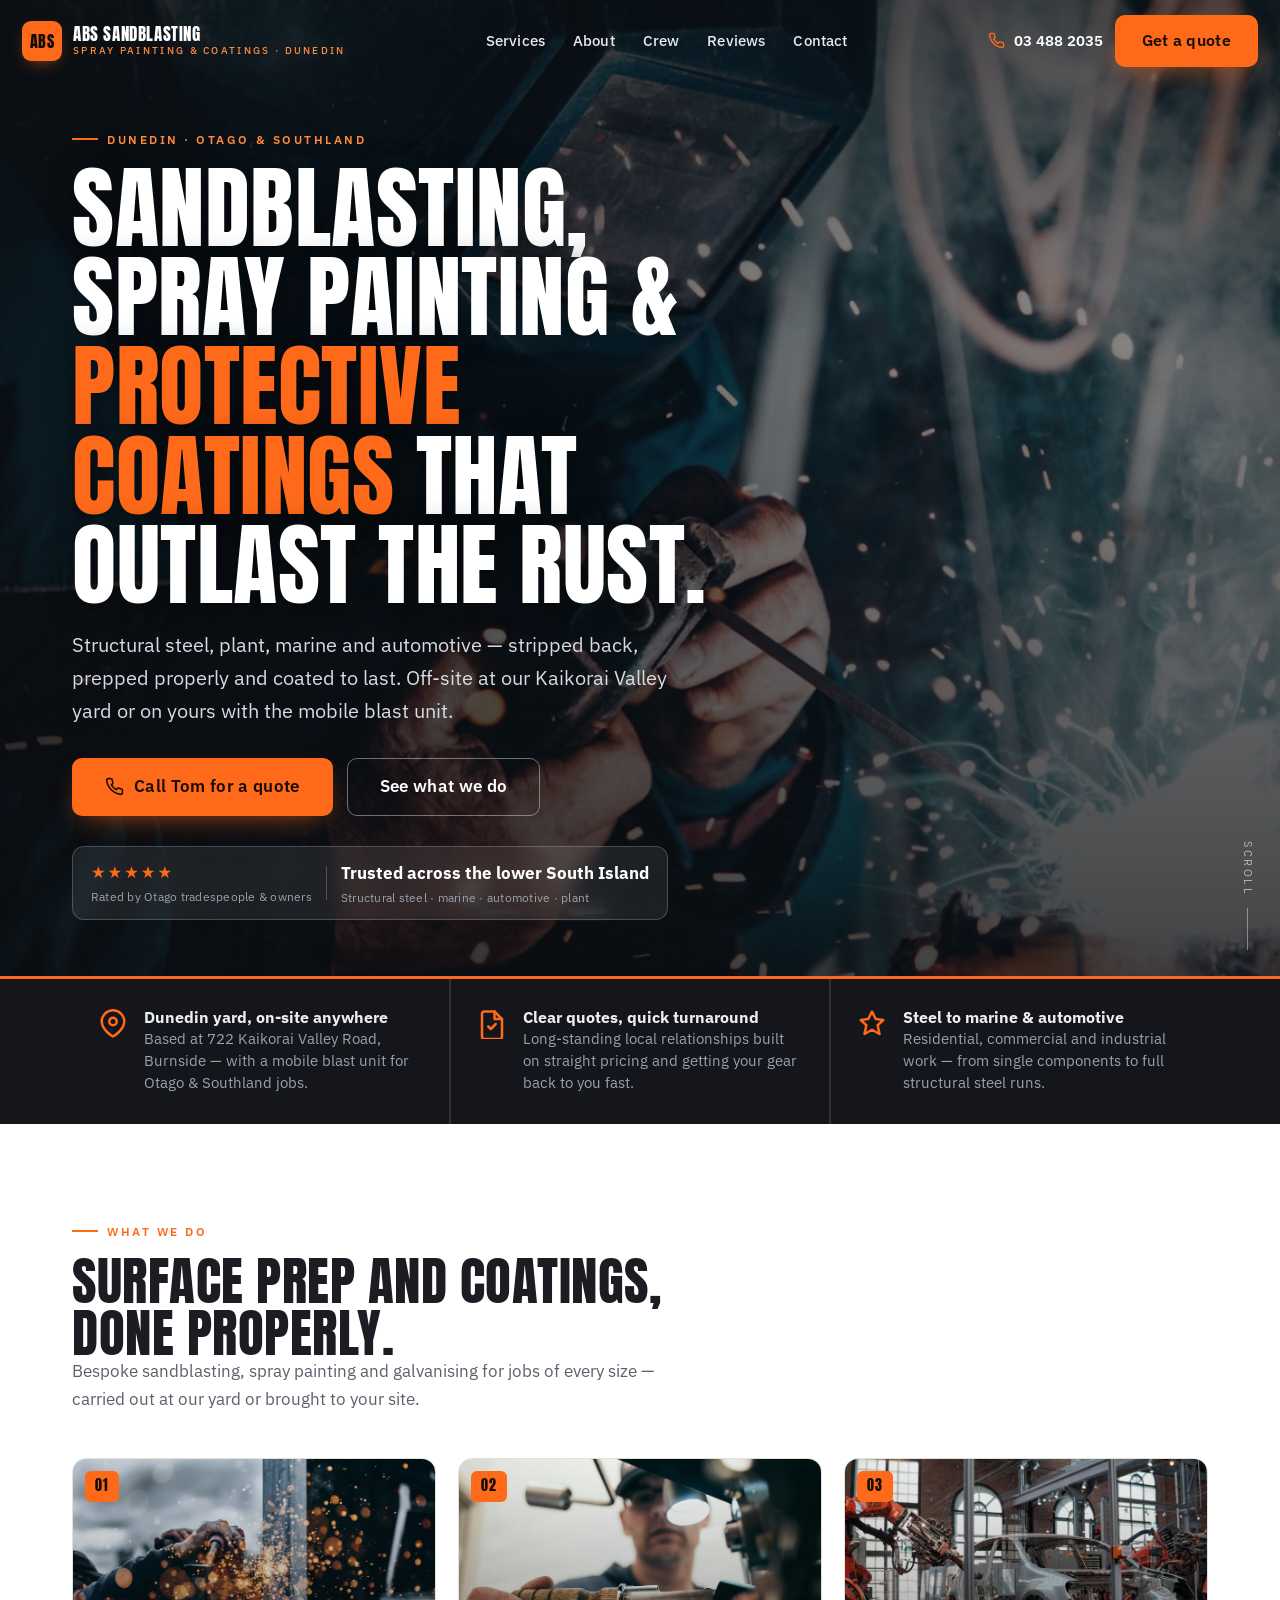
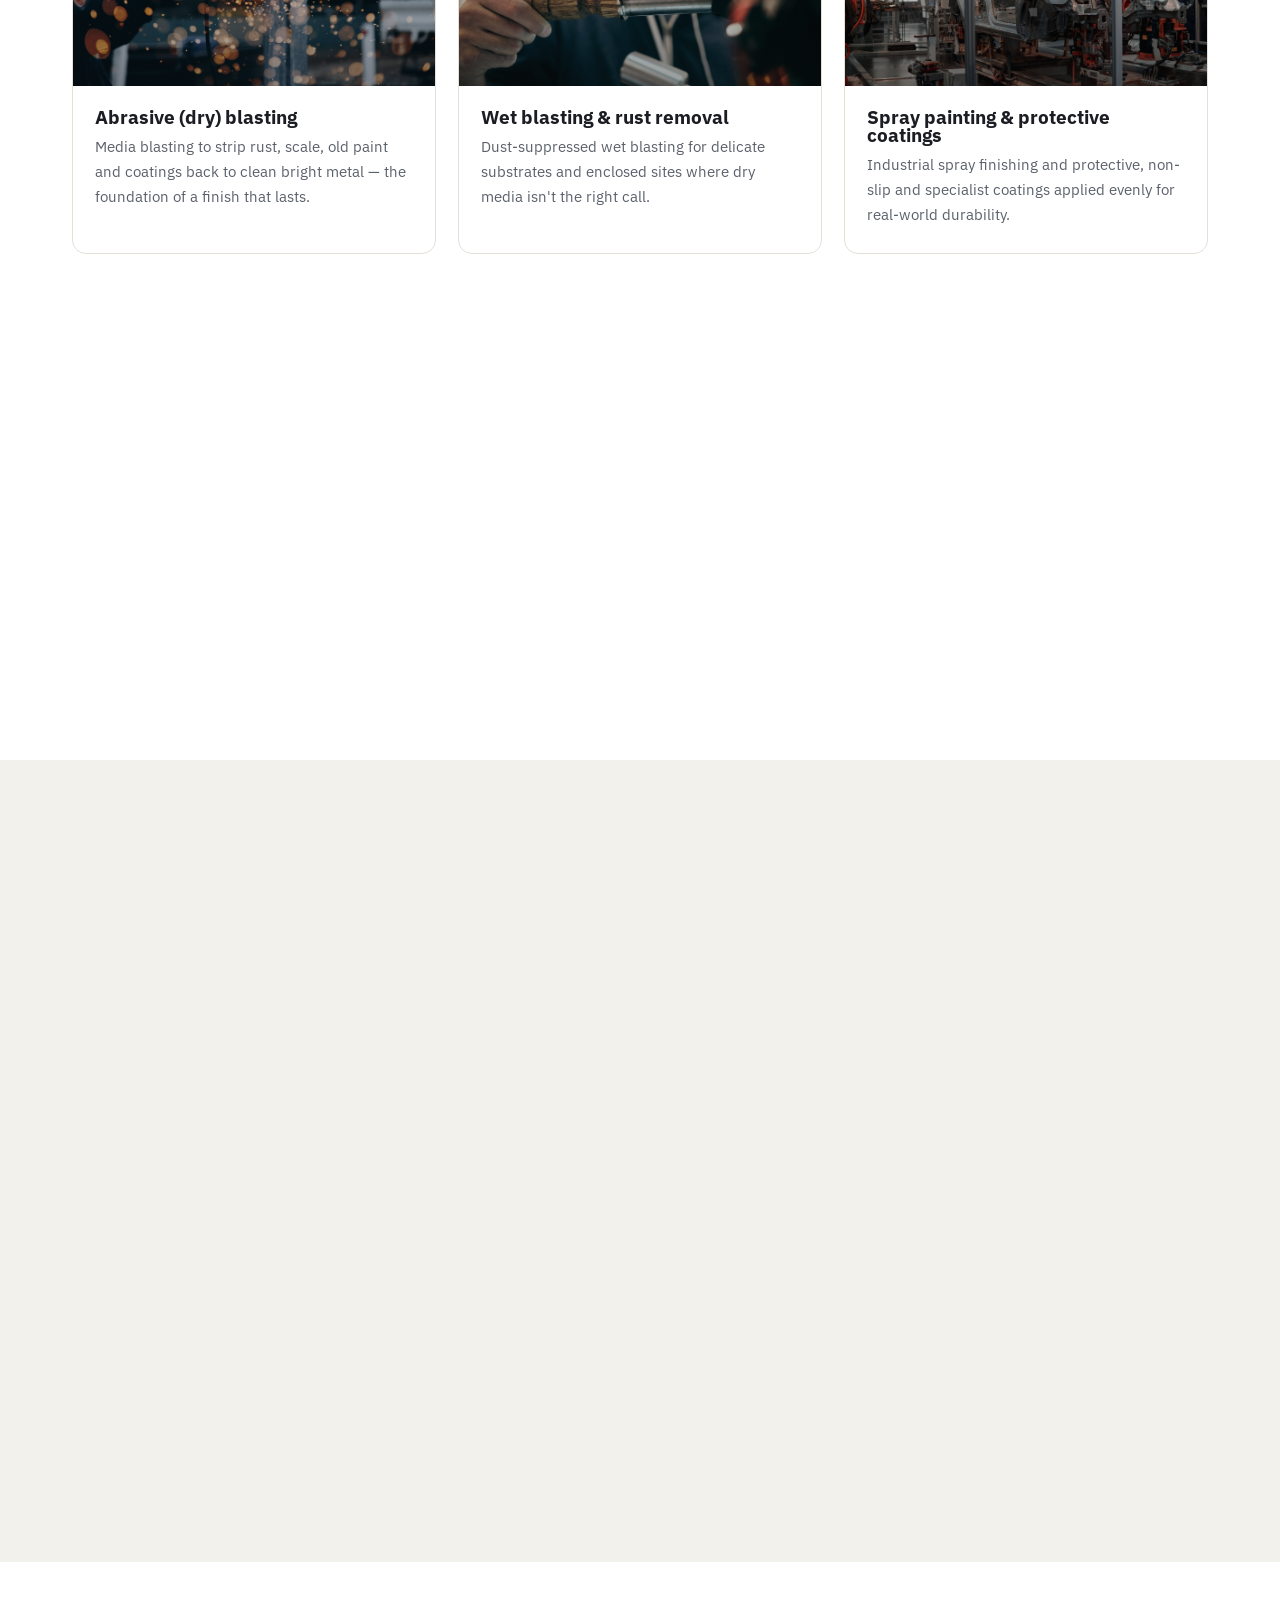
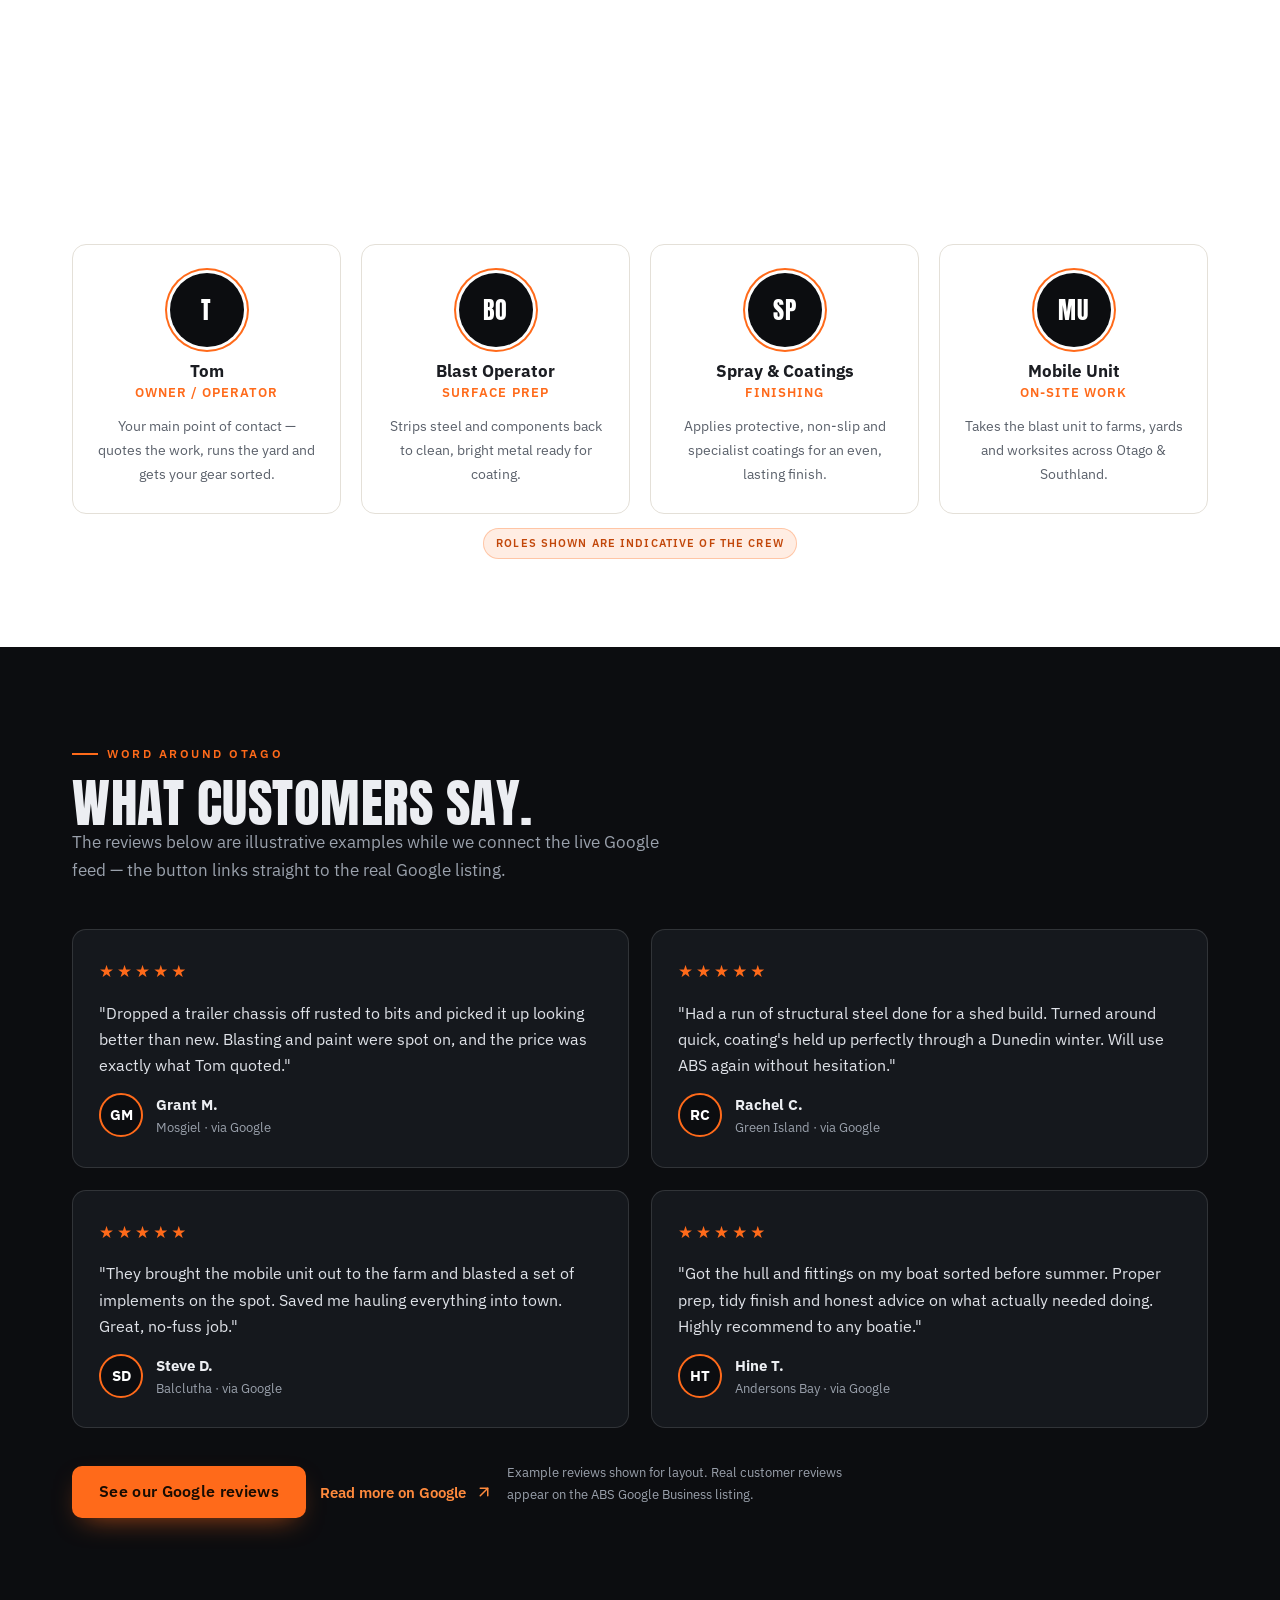
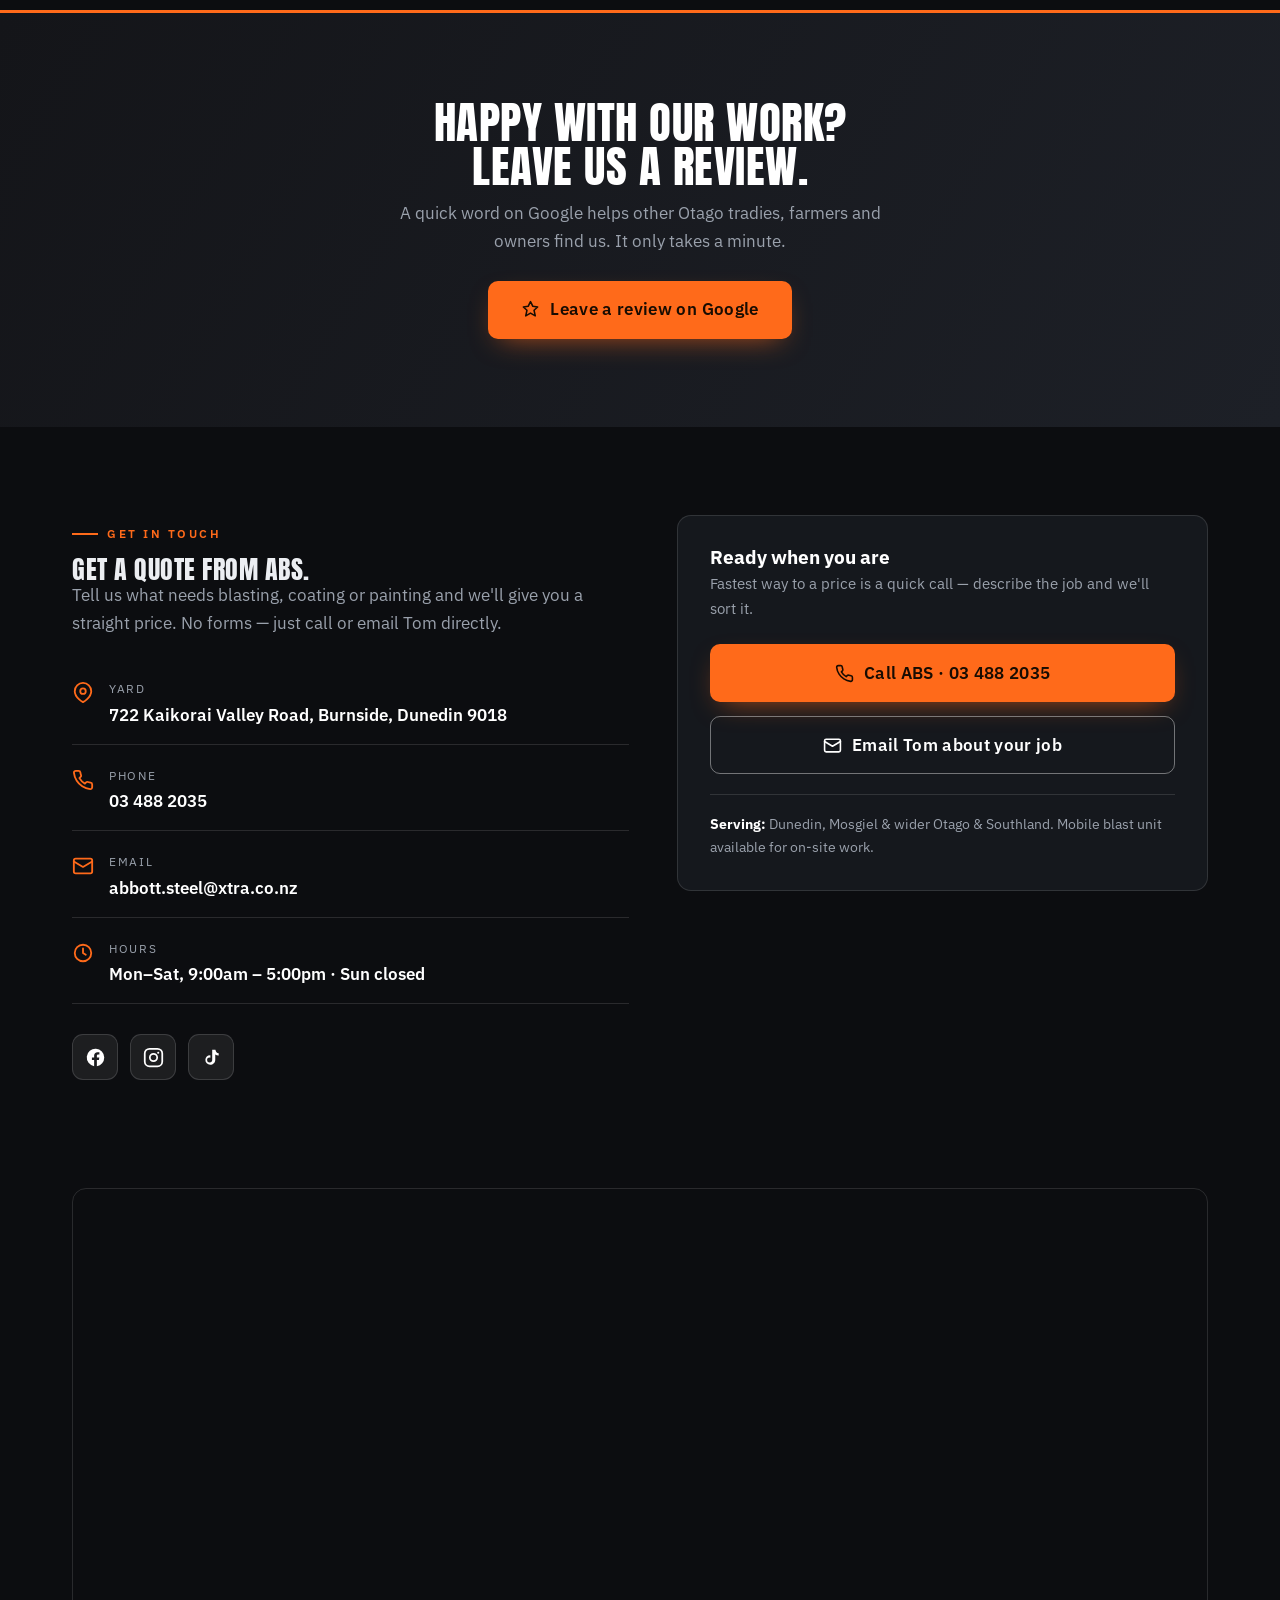
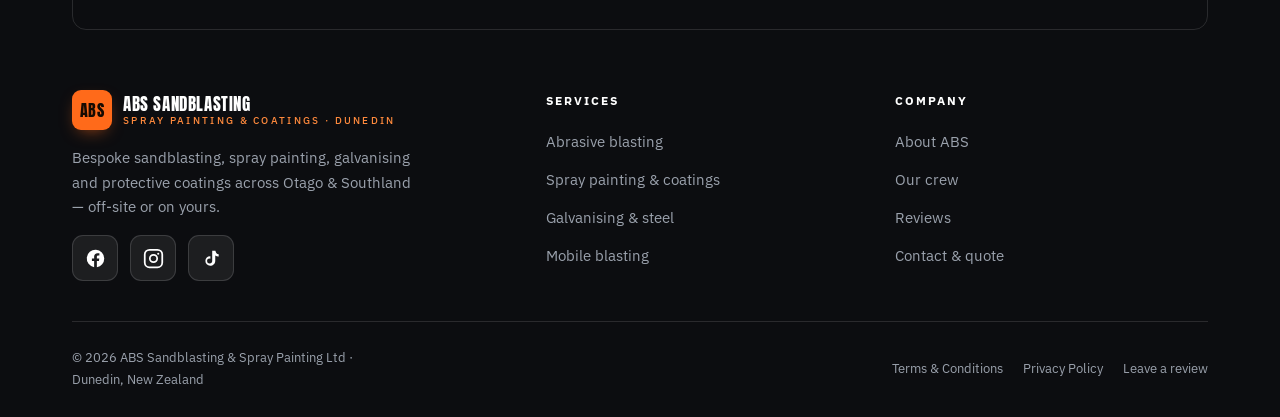
==== index.html @ 1811d4f9 "Initial build: ABS Sandblasting & Spray Painting Ltd" ====
<!DOCTYPE html>
<html lang="en-NZ">
<head>
<meta charset="UTF-8">
<meta name="viewport" content="width=device-width, initial-scale=1">
<title>ABS Sandblasting &amp; Spray Painting Ltd | Sandblasting &amp; Coatings, Dunedin</title>
<meta name="description" content="Dunedin sandblasting, spray painting, hot arc galvanising and protective coatings for structural steel, plant, marine and automotive. Mobile blast unit serving Otago &amp; Southland. Call Tom on 03 488 2035.">
<link rel="icon" href="favicon.svg" type="image/svg+xml">
<meta property="og:type" content="website">
<meta property="og:title" content="ABS Sandblasting &amp; Spray Painting Ltd — Dunedin">
<meta property="og:description" content="Abrasive blasting, spray painting, galvanising &amp; protective coatings across Otago &amp; Southland. Mobile blast unit. Call Tom on 03 488 2035.">
<meta property="og:image" content="img/og.jpg">
<meta name="theme-color" content="#0c0d10">
<link rel="preconnect" href="https://fonts.googleapis.com">
<link rel="preconnect" href="https://fonts.gstatic.com" crossorigin>
<link href="https://fonts.googleapis.com/css2?family=Anton&family=IBM+Plex+Sans:wght@400;500;600;700&display=swap" rel="stylesheet">
<link rel="stylesheet" href="styles.css">
</head>
<body>

<!-- Opening animation -->
<div id="loader" aria-hidden="true">
  <div class="loader-mark">AB<span>S</span></div>
  <div class="loader-bar"><i></i></div>
  <div class="loader-tag">Sandblasting &amp; Spray Painting</div>
</div>

<!-- Nav -->
<header class="nav" id="nav">
  <a class="brand" href="#top" aria-label="ABS Sandblasting &amp; Spray Painting home">
    <span class="brand-mark">ABS</span>
    <span class="brand-name">ABS Sandblasting<small>Spray Painting &amp; Coatings · Dunedin</small></span>
  </a>
  <nav class="nav-links" aria-label="Primary">
    <a href="#services">Services</a>
    <a href="#about">About</a>
    <a href="#crew">Crew</a>
    <a href="#reviews">Reviews</a>
    <a href="#contact">Contact</a>
  </nav>
  <div class="nav-cta">
    <a class="nav-phone" href="tel:+6434882035" aria-label="Call ABS on 03 488 2035">
      <svg viewBox="0 0 24 24" fill="none" stroke="currentColor" stroke-width="2" stroke-linecap="round" stroke-linejoin="round"><path d="M22 16.92v3a2 2 0 0 1-2.18 2 19.79 19.79 0 0 1-8.63-3.07 19.5 19.5 0 0 1-6-6 19.79 19.79 0 0 1-3.07-8.67A2 2 0 0 1 4.11 2h3a2 2 0 0 1 2 1.72c.13.96.36 1.9.7 2.81a2 2 0 0 1-.45 2.11L8.09 9.91a16 16 0 0 0 6 6l1.27-1.27a2 2 0 0 1 2.11-.45c.9.34 1.85.57 2.81.7A2 2 0 0 1 22 16.92z"/></svg>
      03 488 2035
    </a>
    <a class="btn btn--primary" href="#contact">Get a quote</a>
    <button class="hamburger" aria-label="Open menu" aria-expanded="false"><span></span><span></span><span></span></button>
  </div>
</header>

<!-- Hero -->
<section class="hero" id="top">
  <div class="hero-slides" aria-hidden="true">
    <div class="hero-slide active" style="background-image:url('img/h1.jpg')"></div>
    <div class="hero-slide" data-bg="img/a6.jpg"></div>
    <div class="hero-slide" data-bg="img/a3.jpg"></div>
  </div>
  <div class="hero-scrim"></div>
  <div class="hero-inner">
    <div class="container">
      <span class="eyebrow hero-eyebrow">Dunedin · Otago &amp; Southland</span>
      <h1>Sandblasting, spray painting &amp; <em>protective coatings</em> that outlast the rust.</h1>
      <p class="hero-sub">Structural steel, plant, marine and automotive — stripped back, prepped properly and coated to last. Off-site at our Kaikorai Valley yard or on yours with the mobile blast unit.</p>
      <div class="hero-cta">
        <a class="btn btn--primary btn--lg" href="tel:+6434882035">
          <svg viewBox="0 0 24 24" fill="none" stroke="currentColor" stroke-width="2" stroke-linecap="round" stroke-linejoin="round"><path d="M22 16.92v3a2 2 0 0 1-2.18 2 19.79 19.79 0 0 1-8.63-3.07 19.5 19.5 0 0 1-6-6 19.79 19.79 0 0 1-3.07-8.67A2 2 0 0 1 4.11 2h3a2 2 0 0 1 2 1.72c.13.96.36 1.9.7 2.81a2 2 0 0 1-.45 2.11L8.09 9.91a16 16 0 0 0 6 6l1.27-1.27a2 2 0 0 1 2.11-.45c.9.34 1.85.57 2.81.7A2 2 0 0 1 22 16.92z"/></svg>
          Call Tom for a quote
        </a>
        <a class="btn btn--ghost btn--lg" href="#services">See what we do</a>
      </div>
      <div class="hero-badge">
        <div><div class="stars">★★★★★</div><small>Rated by Otago tradespeople &amp; owners</small></div>
        <span class="divider"></span>
        <div><b>Trusted across the lower South Island</b><small>Structural steel · marine · automotive · plant</small></div>
      </div>
    </div>
  </div>
  <div class="scroll-hint">Scroll</div>
</section>

<!-- Trust strip -->
<section class="trust">
  <div class="container">
    <div class="trust-grid">
      <div class="trust-item">
        <svg viewBox="0 0 24 24" fill="none" stroke="currentColor" stroke-width="2" stroke-linecap="round" stroke-linejoin="round"><path d="M21 10c0 7-9 12-9 12s-9-5-9-12a9 9 0 0 1 18 0z"/><circle cx="12" cy="10" r="3"/></svg>
        <div><h3>Dunedin yard, on-site anywhere</h3><p>Based at 722 Kaikorai Valley Road, Burnside — with a mobile blast unit for Otago &amp; Southland jobs.</p></div>
      </div>
      <div class="trust-item">
        <svg viewBox="0 0 24 24" fill="none" stroke="currentColor" stroke-width="2" stroke-linecap="round" stroke-linejoin="round"><path d="M14 2v6h6"/><path d="M4 22V4a2 2 0 0 1 2-2h8l6 6v14a2 2 0 0 1-2 2H6a2 2 0 0 1-2-2z"/><path d="M9 14l2 2 4-4"/></svg>
        <div><h3>Clear quotes, quick turnaround</h3><p>Long-standing local relationships built on straight pricing and getting your gear back to you fast.</p></div>
      </div>
      <div class="trust-item">
        <svg viewBox="0 0 24 24" fill="none" stroke="currentColor" stroke-width="2" stroke-linecap="round" stroke-linejoin="round"><path d="M12 2l3 6 6 .8-4.5 4.2L18 20l-6-3.4L6 20l1.5-7L3 8.8 9 8z"/></svg>
        <div><h3>Steel to marine &amp; automotive</h3><p>Residential, commercial and industrial work — from single components to full structural steel runs.</p></div>
      </div>
    </div>
  </div>
</section>

<!-- Services -->
<section class="section" id="services">
  <div class="container">
    <div class="head reveal">
      <span class="eyebrow">What we do</span>
      <h2>Surface prep and coatings, done properly.</h2>
      <p class="lead">Bespoke sandblasting, spray painting and galvanising for jobs of every size — carried out at our yard or brought to your site.</p>
    </div>
    <div class="svc-grid">
      <article class="svc-card reveal">
        <div class="svc-media"><span class="svc-num">01</span><img src="img/a6.jpg" alt="Abrasive blasting sparks flying off a steel section during surface preparation" loading="lazy" width="800" height="500"></div>
        <div class="svc-body"><h3>Abrasive (dry) blasting</h3><p>Media blasting to strip rust, scale, old paint and coatings back to clean bright metal — the foundation of a finish that lasts.</p></div>
      </article>
      <article class="svc-card reveal">
        <div class="svc-media"><span class="svc-num">02</span><img src="img/s4.jpg" alt="Operator preparing a metal component in the ABS workshop" loading="lazy" width="800" height="500"></div>
        <div class="svc-body"><h3>Wet blasting &amp; rust removal</h3><p>Dust-suppressed wet blasting for delicate substrates and enclosed sites where dry media isn't the right call.</p></div>
      </article>
      <article class="svc-card reveal">
        <div class="svc-media"><span class="svc-num">03</span><img src="img/s7.jpg" alt="Panel receiving an even industrial spray-applied coating" loading="lazy" width="800" height="500"></div>
        <div class="svc-body"><h3>Spray painting &amp; protective coatings</h3><p>Industrial spray finishing and protective, non-slip and specialist coatings applied evenly for real-world durability.</p></div>
      </article>
      <article class="svc-card reveal">
        <div class="svc-media"><span class="svc-num">04</span><img src="img/s8.jpg" alt="Heavy plant and machinery prepared for blasting and coating" loading="lazy" width="800" height="500"></div>
        <div class="svc-body"><h3>Hot arc galvanising &amp; structural steel</h3><p>Protective galvanising and coating for structural steel, fabrication, flooring and heavy plant and equipment.</p></div>
      </article>
      <article class="svc-card reveal">
        <div class="svc-media"><span class="svc-num">05</span><img src="img/a5.jpg" alt="Vehicle with a fresh, deep automotive refinish" loading="lazy" width="800" height="500"></div>
        <div class="svc-body"><h3>Automotive &amp; marine refinishing</h3><p>Blasting and refinishing for cars, trailers, boats and marine gear — the right prep and coating for salt-water life.</p></div>
      </article>
      <article class="svc-card reveal">
        <div class="svc-media"><span class="svc-num">06</span><img src="img/a1.jpg" alt="Detailed on-site finishing work carried out with the mobile blast unit" loading="lazy" width="800" height="500"></div>
        <div class="svc-body"><h3>On-site &amp; mobile blasting</h3><p>Our mobile blast unit comes to your yard, farm or worksite when gear is too big or awkward to move.</p></div>
      </article>
    </div>
  </div>
</section>

<!-- About -->
<section class="section section--bone" id="about">
  <div class="container">
    <div class="about-grid">
      <div class="about-figure reveal">
        <img src="img/s7.jpg" alt="Precision coating work being carried out at ABS Sandblasting &amp; Spray Painting" loading="lazy" width="720" height="540">
        <div class="about-tag"><b>ABS</b><span>Dunedin owned &amp; run</span></div>
      </div>
      <div class="about-copy reveal">
        <span class="eyebrow">About ABS</span>
        <h2>A local crew that gets the prep right the first time.</h2>
        <p>ABS Sandblasting &amp; Spray Painting Ltd works out of Kaikorai Valley Road in Dunedin, handling bespoke sandblasting, spray painting and galvanising throughout Otago and Southland. A flexible approach lets us take on jobs of all sizes — off-site at our yard or on location with the mobile blast unit.</p>
        <p>We've built long-term relationships with local engineers, farmers, fabricators and boat owners by keeping things simple: proper surface preparation, honest advice and faster turnarounds.</p>
        <ul class="checklist">
          <li><svg viewBox="0 0 24 24" fill="none" stroke="currentColor" stroke-width="2.2" stroke-linecap="round" stroke-linejoin="round"><path d="M20 6L9 17l-5-5"/></svg><div><b>Locally owned &amp; operated</b><span>Dunedin-based, serving Otago &amp; Southland.</span></div></li>
          <li><svg viewBox="0 0 24 24" fill="none" stroke="currentColor" stroke-width="2.2" stroke-linecap="round" stroke-linejoin="round"><path d="M20 6L9 17l-5-5"/></svg><div><b>Off-site or on yours</b><span>Yard facilities plus a mobile blast unit that travels.</span></div></li>
          <li><svg viewBox="0 0 24 24" fill="none" stroke="currentColor" stroke-width="2.2" stroke-linecap="round" stroke-linejoin="round"><path d="M20 6L9 17l-5-5"/></svg><div><b>Every size of job</b><span>One component to full structural steel runs.</span></div></li>
        </ul>
        <a class="btn btn--dark" href="#contact">Talk to us about your job</a>
      </div>
    </div>
  </div>
</section>

<!-- Crew -->
<section class="section" id="crew">
  <div class="container">
    <div class="head head--center reveal">
      <span class="eyebrow">Meet the crew</span>
      <h2>The people on the tools.</h2>
      <p class="lead" style="margin:0 auto;">A small, hands-on Dunedin team who prep, blast and coat your gear themselves.</p>
    </div>
    <div class="crew-grid">
      <div class="crew-card reveal">
        <div class="avatar">T</div>
        <h3>Tom</h3>
        <div class="crew-role">Owner / Operator</div>
        <p>Your main point of contact — quotes the work, runs the yard and gets your gear sorted.</p>
      </div>
      <div class="crew-card reveal">
        <div class="avatar">BO</div>
        <h3>Blast Operator</h3>
        <div class="crew-role">Surface Prep</div>
        <p>Strips steel and components back to clean, bright metal ready for coating.</p>
      </div>
      <div class="crew-card reveal">
        <div class="avatar">SP</div>
        <h3>Spray &amp; Coatings</h3>
        <div class="crew-role">Finishing</div>
        <p>Applies protective, non-slip and specialist coatings for an even, lasting finish.</p>
      </div>
      <div class="crew-card reveal">
        <div class="avatar">MU</div>
        <h3>Mobile Unit</h3>
        <div class="crew-role">On-site Work</div>
        <p>Takes the blast unit to farms, yards and worksites across Otago &amp; Southland.</p>
      </div>
    </div>
    <div style="text-align:center"><span class="badge-pill">Roles shown are indicative of the crew</span></div>
  </div>
</section>

<!-- Reviews -->
<section class="section section--ink" id="reviews">
  <div class="container">
    <div class="head reveal">
      <span class="eyebrow">Word around Otago</span>
      <h2>What customers say.</h2>
      <p class="lead">The reviews below are illustrative examples while we connect the live Google feed — the button links straight to the real Google listing.</p>
    </div>
    <div class="rev-grid">
      <article class="rev-card reveal">
        <div class="rev-stars">★★★★★</div>
        <p class="rev-text">"Dropped a trailer chassis off rusted to bits and picked it up looking better than new. Blasting and paint were spot on, and the price was exactly what Tom quoted."</p>
        <div class="rev-meta"><div class="rev-ava">GM</div><div><div class="rev-name">Grant M.</div><div class="rev-sub">Mosgiel · via Google</div></div></div>
      </article>
      <article class="rev-card reveal">
        <div class="rev-stars">★★★★★</div>
        <p class="rev-text">"Had a run of structural steel done for a shed build. Turned around quick, coating's held up perfectly through a Dunedin winter. Will use ABS again without hesitation."</p>
        <div class="rev-meta"><div class="rev-ava">RC</div><div><div class="rev-name">Rachel C.</div><div class="rev-sub">Green Island · via Google</div></div></div>
      </article>
      <article class="rev-card reveal">
        <div class="rev-stars">★★★★★</div>
        <p class="rev-text">"They brought the mobile unit out to the farm and blasted a set of implements on the spot. Saved me hauling everything into town. Great, no-fuss job."</p>
        <div class="rev-meta"><div class="rev-ava">SD</div><div><div class="rev-name">Steve D.</div><div class="rev-sub">Balclutha · via Google</div></div></div>
      </article>
      <article class="rev-card reveal">
        <div class="rev-stars">★★★★★</div>
        <p class="rev-text">"Got the hull and fittings on my boat sorted before summer. Proper prep, tidy finish and honest advice on what actually needed doing. Highly recommend to any boatie."</p>
        <div class="rev-meta"><div class="rev-ava">HT</div><div><div class="rev-name">Hine T.</div><div class="rev-sub">Andersons Bay · via Google</div></div></div>
      </article>
    </div>
    <div class="rev-actions">
      <a class="btn btn--primary" href="https://www.google.com/maps/search/?api=1&query=ABS%20Sandblasting%20%26%20Spray%20Painting%20Ltd%20Dunedin" target="_blank" rel="noopener">See our Google reviews</a>
      <a class="glink" href="https://www.google.com/maps/search/?api=1&query=ABS%20Sandblasting%20%26%20Spray%20Painting%20Ltd%20Dunedin" target="_blank" rel="noopener">
        Read more on Google
        <svg viewBox="0 0 24 24" fill="none" stroke="currentColor" stroke-width="2" stroke-linecap="round" stroke-linejoin="round"><path d="M7 17L17 7"/><path d="M7 7h10v10"/></svg>
      </a>
      <p class="rev-note">Example reviews shown for layout. Real customer reviews appear on the ABS Google Business listing.</p>
    </div>
  </div>
</section>

<!-- Leave a review banner -->
<section class="section revbanner">
  <div class="container">
    <h2>Happy with our work? Leave us a review.</h2>
    <p>A quick word on Google helps other Otago tradies, farmers and owners find us. It only takes a minute.</p>
    <a class="btn btn--primary btn--lg" href="https://www.google.com/maps/search/?api=1&query=ABS%20Sandblasting%20%26%20Spray%20Painting%20Ltd%20Dunedin" target="_blank" rel="noopener">
      <svg viewBox="0 0 24 24" fill="none" stroke="currentColor" stroke-width="2" stroke-linecap="round" stroke-linejoin="round"><path d="M12 2l3 6 6 .8-4.5 4.2L18 20l-6-3.4L6 20l1.5-7L3 8.8 9 8z"/></svg>
      Leave a review on Google
    </a>
  </div>
</section>

<!-- Contact -->
<section class="section section--ink" id="contact">
  <div class="container">
    <div class="contact-grid">
      <div class="contact-info reveal">
        <span class="eyebrow">Get in touch</span>
        <h2>Get a quote from ABS.</h2>
        <p class="lead">Tell us what needs blasting, coating or painting and we'll give you a straight price. No forms — just call or email Tom directly.</p>
        <div class="contact-rows">
          <div class="crow">
            <svg viewBox="0 0 24 24" fill="none" stroke="currentColor" stroke-width="2" stroke-linecap="round" stroke-linejoin="round"><path d="M21 10c0 7-9 12-9 12s-9-5-9-12a9 9 0 0 1 18 0z"/><circle cx="12" cy="10" r="3"/></svg>
            <div><div class="k">Yard</div><div class="v">722 Kaikorai Valley Road, Burnside, Dunedin 9018</div></div>
          </div>
          <div class="crow">
            <svg viewBox="0 0 24 24" fill="none" stroke="currentColor" stroke-width="2" stroke-linecap="round" stroke-linejoin="round"><path d="M22 16.92v3a2 2 0 0 1-2.18 2 19.79 19.79 0 0 1-8.63-3.07 19.5 19.5 0 0 1-6-6 19.79 19.79 0 0 1-3.07-8.67A2 2 0 0 1 4.11 2h3a2 2 0 0 1 2 1.72c.13.96.36 1.9.7 2.81a2 2 0 0 1-.45 2.11L8.09 9.91a16 16 0 0 0 6 6l1.27-1.27a2 2 0 0 1 2.11-.45c.9.34 1.85.57 2.81.7A2 2 0 0 1 22 16.92z"/></svg>
            <div><div class="k">Phone</div><div class="v"><a href="tel:+6434882035">03 488 2035</a></div></div>
          </div>
          <div class="crow">
            <svg viewBox="0 0 24 24" fill="none" stroke="currentColor" stroke-width="2" stroke-linecap="round" stroke-linejoin="round"><path d="M4 4h16a2 2 0 0 1 2 2v12a2 2 0 0 1-2 2H4a2 2 0 0 1-2-2V6a2 2 0 0 1 2-2z"/><path d="M22 7l-10 6L2 7"/></svg>
            <div><div class="k">Email</div><div class="v"><a data-gmail data-user="abbott.steel" data-domain="xtra.co.nz" data-su="Sandblasting%20%26%20spray%20painting%20enquiry" data-body="Hi%20Tom%2C%0A%0AI%27d%20like%20a%20quote%20for%3A%0A%0AItem%20%2F%20job%3A%0ALocation%3A%0ATimeframe%3A%0A%0AThanks%2C" href="#">abbott.steel@xtra.co.nz</a></div></div>
          </div>
          <div class="crow">
            <svg viewBox="0 0 24 24" fill="none" stroke="currentColor" stroke-width="2" stroke-linecap="round" stroke-linejoin="round"><circle cx="12" cy="12" r="9"/><path d="M12 7v5l3 2"/></svg>
            <div><div class="k">Hours</div><div class="v">Mon–Sat, 9:00am – 5:00pm · Sun closed</div></div>
          </div>
        </div>
        <div class="socials" aria-label="Social media">
          <a class="soc" href="https://www.facebook.com/search/top?q=ABS%20Sandblasting%20%26%20Spray%20Painting%20Dunedin" target="_blank" rel="noopener" aria-label="Find ABS on Facebook">
            <svg viewBox="0 0 24 24" fill="currentColor"><path d="M22 12a10 10 0 1 0-11.56 9.88v-6.99H7.9V12h2.54V9.8c0-2.5 1.49-3.89 3.77-3.89 1.09 0 2.24.2 2.24.2v2.46h-1.26c-1.24 0-1.63.77-1.63 1.56V12h2.78l-.44 2.89h-2.34v6.99A10 10 0 0 0 22 12z"/></svg>
          </a>
          <a class="soc" href="https://www.instagram.com/explore/search/keyword/?q=ABS%20Sandblasting%20Dunedin" target="_blank" rel="noopener" aria-label="Find ABS on Instagram">
            <svg viewBox="0 0 24 24" fill="none" stroke="currentColor" stroke-width="2"><rect x="2" y="2" width="20" height="20" rx="5.5"/><circle cx="12" cy="12" r="4.2"/><circle cx="17.4" cy="6.6" r="1.2" fill="currentColor" stroke="none"/></svg>
          </a>
          <a class="soc" href="https://www.tiktok.com/search?q=ABS%20Sandblasting%20Dunedin" target="_blank" rel="noopener" aria-label="Find ABS on TikTok">
            <svg viewBox="0 0 24 24" fill="currentColor"><path d="M16.5 3c.3 2.2 1.6 3.8 3.7 4v2.6c-1.4.1-2.7-.3-3.9-1v6.1c0 3.4-2.6 5.7-5.8 5.7A5.6 5.6 0 0 1 5 14.7c.1-3 2.6-5.4 5.7-5.2v2.7a2.9 2.9 0 0 0-1-.2 2.9 2.9 0 0 0 .3 5.8c1.6 0 2.8-1.2 2.8-2.9V3h3.7z"/></svg>
          </a>
        </div>
      </div>
      <div class="contact-card reveal">
        <h3>Ready when you are</h3>
        <p>Fastest way to a price is a quick call — describe the job and we'll sort it.</p>
        <div class="contact-btns">
          <a class="btn btn--primary btn--lg btn--block" href="tel:+6434882035">
            <svg viewBox="0 0 24 24" fill="none" stroke="currentColor" stroke-width="2" stroke-linecap="round" stroke-linejoin="round"><path d="M22 16.92v3a2 2 0 0 1-2.18 2 19.79 19.79 0 0 1-8.63-3.07 19.5 19.5 0 0 1-6-6 19.79 19.79 0 0 1-3.07-8.67A2 2 0 0 1 4.11 2h3a2 2 0 0 1 2 1.72c.13.96.36 1.9.7 2.81a2 2 0 0 1-.45 2.11L8.09 9.91a16 16 0 0 0 6 6l1.27-1.27a2 2 0 0 1 2.11-.45c.9.34 1.85.57 2.81.7A2 2 0 0 1 22 16.92z"/></svg>
            Call ABS · 03 488 2035
          </a>
          <a class="btn btn--ghost btn--lg btn--block" data-gmail data-user="abbott.steel" data-domain="xtra.co.nz" data-su="Sandblasting%20%26%20spray%20painting%20enquiry" data-body="Hi%20Tom%2C%0A%0AI%27d%20like%20a%20quote%20for%3A%0A%0AItem%20%2F%20job%3A%0ALocation%3A%0ATimeframe%3A%0A%0AThanks%2C" href="#">
            <svg viewBox="0 0 24 24" fill="none" stroke="currentColor" stroke-width="2" stroke-linecap="round" stroke-linejoin="round"><path d="M4 4h16a2 2 0 0 1 2 2v12a2 2 0 0 1-2 2H4a2 2 0 0 1-2-2V6a2 2 0 0 1 2-2z"/><path d="M22 7l-10 6L2 7"/></svg>
            Email Tom about your job
          </a>
        </div>
        <div class="hours-note"><b>Serving:</b> Dunedin, Mosgiel &amp; wider Otago &amp; Southland. Mobile blast unit available for on-site work.</div>
      </div>
    </div>
  </div>
</section>

<!-- Map -->
<section class="map-band">
  <div class="container">
    <div class="map-inner">
      <iframe class="map-frame" title="ABS Sandblasting &amp; Spray Painting location on Google Maps"
        src="https://www.google.com/maps?q=722%20Kaikorai%20Valley%20Road,%20Burnside,%20Dunedin&output=embed"
        loading="lazy" referrerpolicy="no-referrer-when-downgrade" allowfullscreen></iframe>
    </div>
  </div>
</section>

<!-- Footer -->
<footer class="footer">
  <div class="container">
    <div class="footer-top">
      <div>
        <a class="brand" href="#top">
          <span class="brand-mark">ABS</span>
          <span class="brand-name">ABS Sandblasting<small>Spray Painting &amp; Coatings · Dunedin</small></span>
        </a>
        <p>Bespoke sandblasting, spray painting, galvanising and protective coatings across Otago &amp; Southland — off-site or on yours.</p>
        <div class="socials" aria-label="Social media">
          <a class="soc" href="https://www.facebook.com/search/top?q=ABS%20Sandblasting%20%26%20Spray%20Painting%20Dunedin" target="_blank" rel="noopener" aria-label="Find ABS on Facebook">
            <svg viewBox="0 0 24 24" fill="currentColor"><path d="M22 12a10 10 0 1 0-11.56 9.88v-6.99H7.9V12h2.54V9.8c0-2.5 1.49-3.89 3.77-3.89 1.09 0 2.24.2 2.24.2v2.46h-1.26c-1.24 0-1.63.77-1.63 1.56V12h2.78l-.44 2.89h-2.34v6.99A10 10 0 0 0 22 12z"/></svg>
          </a>
          <a class="soc" href="https://www.instagram.com/explore/search/keyword/?q=ABS%20Sandblasting%20Dunedin" target="_blank" rel="noopener" aria-label="Find ABS on Instagram">
            <svg viewBox="0 0 24 24" fill="none" stroke="currentColor" stroke-width="2"><rect x="2" y="2" width="20" height="20" rx="5.5"/><circle cx="12" cy="12" r="4.2"/><circle cx="17.4" cy="6.6" r="1.2" fill="currentColor" stroke="none"/></svg>
          </a>
          <a class="soc" href="https://www.tiktok.com/search?q=ABS%20Sandblasting%20Dunedin" target="_blank" rel="noopener" aria-label="Find ABS on TikTok">
            <svg viewBox="0 0 24 24" fill="currentColor"><path d="M16.5 3c.3 2.2 1.6 3.8 3.7 4v2.6c-1.4.1-2.7-.3-3.9-1v6.1c0 3.4-2.6 5.7-5.8 5.7A5.6 5.6 0 0 1 5 14.7c.1-3 2.6-5.4 5.7-5.2v2.7a2.9 2.9 0 0 0-1-.2 2.9 2.9 0 0 0 .3 5.8c1.6 0 2.8-1.2 2.8-2.9V3h3.7z"/></svg>
          </a>
        </div>
      </div>
      <div>
        <h4>Services</h4>
        <ul class="footer-links">
          <li><a href="#services">Abrasive blasting</a></li>
          <li><a href="#services">Spray painting &amp; coatings</a></li>
          <li><a href="#services">Galvanising &amp; steel</a></li>
          <li><a href="#services">Mobile blasting</a></li>
        </ul>
      </div>
      <div>
        <h4>Company</h4>
        <ul class="footer-links">
          <li><a href="#about">About ABS</a></li>
          <li><a href="#crew">Our crew</a></li>
          <li><a href="#reviews">Reviews</a></li>
          <li><a href="#contact">Contact &amp; quote</a></li>
        </ul>
      </div>
    </div>
    <div class="footer-bottom">
      <p>© <span id="year">2026</span> ABS Sandblasting &amp; Spray Painting Ltd · Dunedin, New Zealand</p>
      <div class="fl">
        <a href="terms.html">Terms &amp; Conditions</a>
        <a href="privacy.html">Privacy Policy</a>
        <a href="https://www.google.com/maps/search/?api=1&query=ABS%20Sandblasting%20%26%20Spray%20Painting%20Ltd%20Dunedin" target="_blank" rel="noopener">Leave a review</a>
      </div>
    </div>
  </div>
</footer>

<script src="script.js"></script>
</body>
</html>
---- styles.css ----
/* ABS Sandblasting & Spray Painting Ltd — Industrial archetype
   Display: Anton  ·  Body: IBM Plex Sans  ·  Accent: safety orange */

:root{
  --ink:#0c0d10;
  --ink-2:#14161b;
  --panel:#1a1d23;
  --bone:#f3f1ec;
  --paper:#ffffff;
  --accent:#ff6a1a;
  --accent-2:#ff8a3d;
  --text:#1b1d22;
  --muted:#5b616b;
  --muted-d:#9aa1ac;
  --line:#e4e0d8;
  --line-d:rgba(255,255,255,.12);
  --radius:14px;
  --radius-s:10px;
  --maxw:1180px;
  --ease:cubic-bezier(.22,.61,.36,1);
}

*,*::before,*::after{box-sizing:border-box}
html{scroll-behavior:smooth}
body{
  margin:0;
  font-family:"IBM Plex Sans",system-ui,-apple-system,Segoe UI,Roboto,sans-serif;
  color:var(--text);
  background:var(--paper);
  line-height:1.65;
  font-size:17px;
  -webkit-font-smoothing:antialiased;
  overflow-x:hidden;
}
img{max-width:100%;display:block;image-orientation:from-image}
a{color:inherit;text-decoration:none}
h1,h2,h3{font-family:"Anton",Impact,sans-serif;font-weight:400;line-height:.98;letter-spacing:.5px;text-transform:uppercase;margin:0}
p{margin:0 0 1rem}
.container{width:100%;max-width:var(--maxw);margin:0 auto;padding:0 22px}
.eyebrow{
  font-family:"IBM Plex Sans",sans-serif;font-weight:600;text-transform:uppercase;
  letter-spacing:.22em;font-size:.72rem;color:var(--accent);margin:0 0 14px;display:inline-flex;align-items:center;gap:9px;
}
.eyebrow::before{content:"";width:26px;height:2px;background:var(--accent);display:inline-block}
.section{padding:88px 0}
.section--bone{background:var(--bone)}
.section--ink{background:var(--ink);color:#eceef2}
.lead{font-size:1.06rem;color:var(--muted);max-width:60ch}
.section--ink .lead{color:var(--muted-d)}

/* ---------- Buttons ---------- */
.btn{
  display:inline-flex;align-items:center;justify-content:center;gap:10px;
  font-weight:600;font-size:.98rem;letter-spacing:.02em;
  padding:15px 26px;border-radius:var(--radius-s);border:1.5px solid transparent;
  cursor:pointer;transition:transform .25s var(--ease),background .25s,box-shadow .25s,color .25s;
  min-height:52px;line-height:1;
}
.btn svg{width:19px;height:19px;flex:none}
.btn--primary{background:var(--accent);color:#180c02;box-shadow:0 10px 28px -12px rgba(255,106,26,.7)}
.btn--primary:hover{background:var(--accent-2);transform:translateY(-2px)}
.btn--ghost{background:transparent;color:#fff;border-color:rgba(255,255,255,.4)}
.btn--ghost:hover{border-color:#fff;background:rgba(255,255,255,.08);transform:translateY(-2px)}
.btn--dark{background:var(--ink);color:#fff}
.btn--dark:hover{background:#26292f;transform:translateY(-2px)}
.btn--lg{padding:18px 32px;font-size:1.05rem;min-height:58px}
.btn--block{width:100%}

/* ---------- Loader ---------- */
#loader{
  position:fixed;inset:0;z-index:9999;background:var(--ink);
  display:flex;flex-direction:column;align-items:center;justify-content:center;gap:20px;
  transition:opacity .7s ease,visibility .7s ease;
}
#loader.done{opacity:0;visibility:hidden}
.loader-mark{font-family:"Anton",sans-serif;font-size:clamp(2.6rem,10vw,4.4rem);color:#fff;letter-spacing:2px;position:relative}
.loader-mark span{color:var(--accent)}
.loader-bar{width:190px;max-width:52vw;height:3px;background:rgba(255,255,255,.16);overflow:hidden;border-radius:2px}
.loader-bar i{display:block;height:100%;width:40%;background:var(--accent);animation:load 1.05s var(--ease) infinite}
@keyframes load{0%{transform:translateX(-120%)}100%{transform:translateX(360%)}}
.loader-tag{font-size:.72rem;letter-spacing:.28em;text-transform:uppercase;color:var(--muted-d)}

/* ---------- Nav ---------- */
.nav{
  position:fixed;top:0;left:0;right:0;z-index:900;
  display:flex;align-items:center;justify-content:space-between;gap:16px;
  padding:15px 22px;transition:background .3s,box-shadow .3s,padding .3s;
}
.nav.scrolled{background:rgba(12,13,16,.92);backdrop-filter:blur(12px);padding:10px 22px;box-shadow:0 1px 0 var(--line-d)}
.brand{display:flex;align-items:center;gap:11px;color:#fff}
.brand-mark{
  width:40px;height:40px;border-radius:9px;background:var(--accent);color:#160b02;
  display:grid;place-items:center;font-family:"Anton",sans-serif;font-size:1.02rem;letter-spacing:.5px;flex:none;
  box-shadow:0 6px 18px -8px rgba(255,106,26,.8);
}
.brand-name{font-family:"Anton",sans-serif;font-size:1.06rem;letter-spacing:.6px;line-height:1;text-transform:uppercase}
.brand-name small{display:block;font-family:"IBM Plex Sans",sans-serif;font-weight:500;font-size:.6rem;letter-spacing:.24em;color:var(--accent-2);margin-top:3px}
.nav-links{display:flex;align-items:center;gap:28px}
.nav-links a{color:#e7e9ee;font-size:.92rem;font-weight:500;letter-spacing:.01em;transition:color .2s;position:relative;padding:4px 0}
.nav-links a::after{content:"";position:absolute;left:0;bottom:-2px;width:0;height:2px;background:var(--accent);transition:width .28s var(--ease)}
.nav-links a:hover{color:#fff}
.nav-links a:hover::after{width:100%}
.nav-cta{display:flex;align-items:center;gap:12px}
.nav-phone{display:inline-flex;align-items:center;gap:9px;color:#fff;font-weight:600;font-size:.95rem}
.nav-phone svg{width:17px;height:17px;color:var(--accent)}
.hamburger{display:none;flex-direction:column;gap:5px;background:none;border:0;cursor:pointer;padding:8px;width:44px;height:44px;justify-content:center;align-items:center}
.hamburger span{width:24px;height:2px;background:#fff;transition:.3s}
.hamburger.open span:nth-child(1){transform:translateY(7px) rotate(45deg)}
.hamburger.open span:nth-child(2){opacity:0}
.hamburger.open span:nth-child(3){transform:translateY(-7px) rotate(-45deg)}

/* ---------- Hero ---------- */
.hero{position:relative;min-height:100svh;display:flex;align-items:flex-end;background:var(--ink);overflow:hidden}
.hero-slides{position:absolute;inset:0;z-index:0}
.hero-slide{position:absolute;inset:0;opacity:0;transition:opacity 1.6s ease;background-size:cover;background-position:center;
  filter:saturate(.82) contrast(1.05);transform:scale(1.04)}
.hero-slide.active{opacity:1;animation:kb 8s ease-out forwards}
@keyframes kb{from{transform:scale(1.04)}to{transform:scale(1.13)}}
.hero-scrim{position:absolute;inset:0;z-index:1;
  background:linear-gradient(180deg,rgba(12,13,16,.72) 0%,rgba(12,13,16,.5) 34%,rgba(12,13,16,.78) 100%)}
.hero-scrim::after{content:"";position:absolute;inset:0;background:linear-gradient(90deg,rgba(12,13,16,.6),transparent 62%)}
.hero-inner{position:relative;z-index:2;width:100%;padding-top:120px;padding-bottom:56px}
.hero-eyebrow{color:var(--accent-2)}
.hero h1{color:#fff;font-size:clamp(2.6rem,7.4vw,5.7rem);max-width:16ch;text-shadow:0 2px 30px rgba(0,0,0,.4)}
.hero h1 em{font-style:normal;color:var(--accent)}
.hero-sub{color:#d7dae1;font-size:clamp(1.02rem,2.2vw,1.24rem);max-width:52ch;margin:20px 0 30px}
.hero-cta{display:flex;flex-wrap:wrap;gap:14px}
.hero-badge{
  display:inline-flex;align-items:center;gap:14px;margin-top:30px;
  background:rgba(255,255,255,.08);border:1px solid rgba(255,255,255,.2);
  backdrop-filter:blur(10px);border-radius:12px;padding:12px 18px;color:#fff;max-width:100%;
}
.hero-badge .stars{color:var(--accent);letter-spacing:2px;font-size:1.02rem}
.hero-badge b{font-weight:700}
.hero-badge small{display:block;color:var(--muted-d);font-size:.78rem;letter-spacing:.02em}
.hero-badge .divider{width:1px;height:34px;background:rgba(255,255,255,.22)}
.scroll-hint{position:absolute;right:24px;bottom:26px;z-index:2;color:rgba(255,255,255,.6);font-size:.68rem;letter-spacing:.24em;text-transform:uppercase;writing-mode:vertical-rl;display:flex;align-items:center;gap:12px}
.scroll-hint::after{content:"";width:1px;height:42px;background:rgba(255,255,255,.4);animation:pulse 1.8s ease infinite}
@keyframes pulse{0%,100%{opacity:.3}50%{opacity:1}}

/* ---------- Trust strip ---------- */
.trust{background:var(--ink-2);color:#eceef2;border-top:3px solid var(--accent)}
.trust-grid{display:grid;grid-template-columns:repeat(3,1fr);gap:2px;background:var(--line-d)}
.trust-item{background:var(--ink-2);padding:30px 26px;display:flex;gap:16px;align-items:flex-start}
.trust-item svg{width:30px;height:30px;color:var(--accent);flex:none}
.trust-item h3{font-family:"IBM Plex Sans",sans-serif;font-weight:700;text-transform:none;letter-spacing:0;font-size:1.02rem;margin-bottom:3px}
.trust-item p{margin:0;color:var(--muted-d);font-size:.92rem;line-height:1.5}

/* ---------- Section heading ---------- */
.head{max-width:62ch;margin-bottom:44px}
.head h2{font-size:clamp(2rem,5vw,3.3rem)}
.head--center{margin-left:auto;margin-right:auto;text-align:center}
.head--center .eyebrow{justify-content:center}

/* ---------- Services ---------- */
.svc-grid{display:grid;grid-template-columns:repeat(3,1fr);gap:22px}
.svc-card{
  background:var(--paper);border:1px solid var(--line);border-radius:var(--radius);overflow:hidden;
  display:flex;flex-direction:column;transition:transform .35s var(--ease),box-shadow .35s,border-color .35s;
}
.svc-card:hover{transform:translateY(-6px);box-shadow:0 26px 50px -26px rgba(12,13,16,.4);border-color:#d6d1c7}
.svc-media{position:relative;aspect-ratio:16/10;overflow:hidden}
.svc-media img{width:100%;height:100%;object-fit:cover;filter:saturate(.82) contrast(1.05);transition:transform .6s var(--ease)}
.svc-card:hover .svc-media img{transform:scale(1.07)}
.svc-media::after{content:"";position:absolute;inset:0;background:linear-gradient(180deg,rgba(12,13,16,.05),rgba(12,13,16,.42))}
.svc-num{position:absolute;top:12px;left:12px;z-index:2;font-family:"Anton",sans-serif;font-size:.86rem;
  background:var(--accent);color:#160b02;padding:4px 10px;border-radius:6px;letter-spacing:1px}
.svc-body{padding:22px 22px 26px}
.svc-body h3{font-family:"IBM Plex Sans",sans-serif;font-weight:700;text-transform:none;letter-spacing:0;font-size:1.16rem;margin-bottom:8px}
.svc-body p{margin:0;color:var(--muted);font-size:.95rem}

/* ---------- About ---------- */
.about-grid{display:grid;grid-template-columns:1fr 1fr;gap:56px;align-items:center}
.about-figure{position:relative}
.about-figure img{width:100%;aspect-ratio:4/3;object-fit:cover;border-radius:var(--radius);filter:saturate(.82) contrast(1.05)}
.about-tag{position:absolute;left:-14px;bottom:-14px;background:var(--accent);color:#160b02;
  padding:16px 22px;border-radius:12px;font-family:"Anton",sans-serif;line-height:.95;box-shadow:0 18px 34px -18px rgba(255,106,26,.8)}
.about-tag b{display:block;font-size:1.9rem}
.about-tag span{font-family:"IBM Plex Sans",sans-serif;font-weight:600;font-size:.72rem;letter-spacing:.14em;text-transform:uppercase}
.checklist{list-style:none;margin:24px 0 30px;padding:0;display:grid;gap:14px}
.checklist li{display:flex;gap:13px;align-items:flex-start;font-weight:500}
.checklist svg{width:23px;height:23px;color:var(--accent);flex:none;margin-top:1px}
.checklist b{font-weight:700}
.checklist span{color:var(--muted);font-weight:400;font-size:.95rem;display:block}

/* ---------- Crew ---------- */
.crew-grid{display:grid;grid-template-columns:repeat(4,1fr);gap:20px}
.crew-card{background:var(--paper);border:1px solid var(--line);border-radius:var(--radius);padding:28px 22px;text-align:center;transition:transform .3s var(--ease),box-shadow .3s}
.crew-card:hover{transform:translateY(-5px);box-shadow:0 22px 44px -26px rgba(12,13,16,.4)}
.avatar{width:74px;height:74px;border-radius:50%;margin:0 auto 16px;display:grid;place-items:center;
  background:var(--ink);color:#fff;font-family:"Anton",sans-serif;font-size:1.5rem;letter-spacing:1px;
  box-shadow:0 0 0 3px var(--paper),0 0 0 5px var(--accent)}
.crew-card h3{font-family:"IBM Plex Sans",sans-serif;font-weight:700;text-transform:none;letter-spacing:0;font-size:1.08rem}
.crew-role{color:var(--accent);font-weight:600;font-size:.82rem;text-transform:uppercase;letter-spacing:.08em;margin:2px 0 10px}
.crew-card p{margin:0;color:var(--muted);font-size:.9rem}
.badge-pill{display:inline-block;background:rgba(255,106,26,.12);color:#c2470a;border:1px solid rgba(255,106,26,.3);
  font-size:.7rem;font-weight:600;letter-spacing:.1em;text-transform:uppercase;padding:5px 12px;border-radius:20px;margin-top:14px}
.section--bone .badge-pill{background:#fff}

/* ---------- Reviews ---------- */
.rev-grid{display:grid;grid-template-columns:repeat(2,1fr);gap:22px}
.rev-card{background:var(--paper);border:1px solid var(--line);border-radius:var(--radius);padding:28px 26px;display:flex;flex-direction:column;gap:14px}
.section--ink .rev-card{background:#15181d;border-color:var(--line-d)}
.rev-stars{color:var(--accent);letter-spacing:3px;font-size:1.05rem}
.rev-text{font-size:1.02rem;line-height:1.6;color:var(--text);margin:0}
.section--ink .rev-text{color:#dfe2e8}
.rev-meta{display:flex;align-items:center;gap:13px;margin-top:auto}
.rev-ava{width:44px;height:44px;border-radius:50%;background:var(--ink);color:#fff;display:grid;place-items:center;font-weight:700;font-size:.92rem;flex:none;border:2px solid var(--accent)}
.rev-name{font-weight:700;font-size:.95rem}
.rev-sub{color:var(--muted);font-size:.82rem}
.section--ink .rev-sub{color:var(--muted-d)}
.rev-actions{display:flex;flex-wrap:wrap;gap:14px;align-items:center;margin-top:34px}
.rev-note{font-size:.82rem;color:var(--muted);max-width:46ch}
.section--ink .rev-note{color:var(--muted-d)}
.glink{display:inline-flex;align-items:center;gap:9px;font-weight:600;color:var(--accent);font-size:.95rem}
.glink svg{width:18px;height:18px}
.section--ink .glink{color:var(--accent-2)}

/* ---------- Review banner ---------- */
.revbanner{background:linear-gradient(120deg,#141519,#1d2027);color:#fff;border-top:3px solid var(--accent);text-align:center}
.revbanner h2{font-size:clamp(1.8rem,4.6vw,2.8rem);max-width:22ch;margin:0 auto 10px}
.revbanner p{color:var(--muted-d);max-width:52ch;margin:0 auto 26px}

/* ---------- Contact ---------- */
.contact-grid{display:grid;grid-template-columns:1.05fr 1fr;gap:48px;align-items:start}
.contact-rows{display:grid;gap:6px;margin:26px 0 30px}
.crow{display:flex;gap:15px;align-items:flex-start;padding:15px 0;border-bottom:1px solid var(--line-d)}
.crow svg{width:22px;height:22px;color:var(--accent);flex:none;margin-top:3px}
.crow .k{font-size:.74rem;letter-spacing:.14em;text-transform:uppercase;color:var(--muted-d);margin-bottom:2px}
.crow .v{font-weight:600;color:#fff}
.crow .v a{transition:color .2s}
.crow .v a:hover{color:var(--accent-2)}
.socials{display:flex;gap:12px;flex-wrap:wrap}
.soc{width:46px;height:46px;border-radius:11px;display:grid;place-items:center;background:rgba(255,255,255,.07);
  border:1px solid rgba(255,255,255,.14);color:#fff;transition:.25s}
.soc:hover{background:var(--accent);color:#160b02;transform:translateY(-3px);border-color:var(--accent)}
.soc svg{width:21px;height:21px}
.contact-card{background:#15181d;border:1px solid var(--line-d);border-radius:var(--radius);padding:32px}
.contact-card h3{font-family:"IBM Plex Sans",sans-serif;font-weight:700;text-transform:none;letter-spacing:0;font-size:1.2rem;color:#fff;margin-bottom:6px}
.contact-card p{color:var(--muted-d);font-size:.94rem}
.contact-btns{display:grid;gap:14px;margin-top:22px}
.hours-note{margin-top:20px;padding-top:18px;border-top:1px solid var(--line-d);color:var(--muted-d);font-size:.86rem}
.hours-note b{color:#fff}

/* ---------- Map ---------- */
.map-wrap{padding:0 0 0}
.map-frame{width:100%;height:440px;border:0;display:block;filter:grayscale(.25) contrast(1.02)}
.map-band{background:var(--ink);padding:20px 0 0}
.map-inner{border-radius:var(--radius);overflow:hidden;border:1px solid var(--line-d)}

/* ---------- Footer ---------- */
.footer{background:var(--ink);color:#c9ccd3;padding:60px 0 26px}
.footer-top{display:grid;grid-template-columns:1.4fr 1fr 1fr;gap:36px;padding-bottom:40px;border-bottom:1px solid var(--line-d)}
.footer .brand{margin-bottom:16px}
.footer p{color:var(--muted-d);font-size:.92rem;max-width:38ch}
.footer h4{font-family:"IBM Plex Sans",sans-serif;font-size:.78rem;letter-spacing:.16em;text-transform:uppercase;color:#fff;margin:0 0 16px}
.footer-links{list-style:none;padding:0;margin:0;display:grid;gap:10px}
.footer-links a{color:var(--muted-d);font-size:.94rem;transition:color .2s}
.footer-links a:hover{color:var(--accent-2)}
.footer .socials{margin-top:4px}
.footer-bottom{display:flex;justify-content:space-between;align-items:center;flex-wrap:wrap;gap:14px;padding-top:24px}
.footer-bottom p{margin:0;font-size:.84rem;color:var(--muted-d)}
.footer-bottom .fl{display:flex;gap:20px;flex-wrap:wrap}
.footer-bottom a{color:var(--muted-d);font-size:.84rem}
.footer-bottom a:hover{color:var(--accent-2)}

/* ---------- Reveal animation ---------- */
.reveal{opacity:0;transform:translateY(26px);transition:opacity .7s var(--ease),transform .7s var(--ease)}
.reveal.in{opacity:1;transform:none}

/* ---------- Legal pages ---------- */
.legal-hero{background:var(--ink);color:#fff;padding:150px 0 70px}
.legal-hero h1{font-size:clamp(2.4rem,6vw,4rem)}
.legal-hero p{color:var(--muted-d);margin-top:12px}
.legal-body{padding:64px 0 80px;max-width:820px}
.legal-body h2{font-size:1.5rem;margin:38px 0 12px;color:var(--text)}
.legal-body h2:first-child{margin-top:0}
.legal-body p,.legal-body li{color:var(--muted);font-size:1rem}
.legal-body ul{padding-left:20px}

/* ---------- Responsive ---------- */
@media (max-width:960px){
  .about-grid{grid-template-columns:1fr;gap:40px}
  .about-figure{order:-1}
  .contact-grid{grid-template-columns:1fr;gap:30px}
  .footer-top{grid-template-columns:1fr 1fr}
  .crew-grid{grid-template-columns:repeat(2,1fr)}
  .svc-grid{grid-template-columns:repeat(2,1fr)}
}
@media (max-width:760px){
  .nav-links,.nav .nav-phone{display:none}
  .hamburger{display:flex}
  .nav-menu-open .nav-links{
    display:flex;position:fixed;inset:0 0 0 auto;top:0;height:100vh;width:min(80vw,320px);
    flex-direction:column;justify-content:center;gap:26px;padding:40px;
    background:rgba(12,13,16,.98);backdrop-filter:blur(14px);z-index:850;
  }
  .nav-menu-open .nav-links a{font-size:1.25rem}
  .nav-menu-open .nav-phone{display:inline-flex;margin-top:10px;font-size:1.1rem}
  .section{padding:64px 0}
  .trust-grid{grid-template-columns:1fr}
  .rev-grid{grid-template-columns:1fr}
  .footer-top{grid-template-columns:1fr}
  .hero-inner{padding-top:112px}
  .hero-badge .divider{display:none}
  .about-tag{left:12px}
}
@media (max-width:520px){
  body{font-size:16px}
  .svc-grid{grid-template-columns:1fr}
  .crew-grid{grid-template-columns:1fr}
  .container{padding:0 18px}
  .btn{width:100%}
  .hero-cta{flex-direction:column;align-items:stretch}
  .footer-bottom{flex-direction:column;align-items:flex-start}
}
@media (prefers-reduced-motion:reduce){
  .hero-slide,.hero-slide.active{animation:none;transition:opacity .4s}
  .reveal{transition:none;opacity:1;transform:none}
  html{scroll-behavior:auto}
}
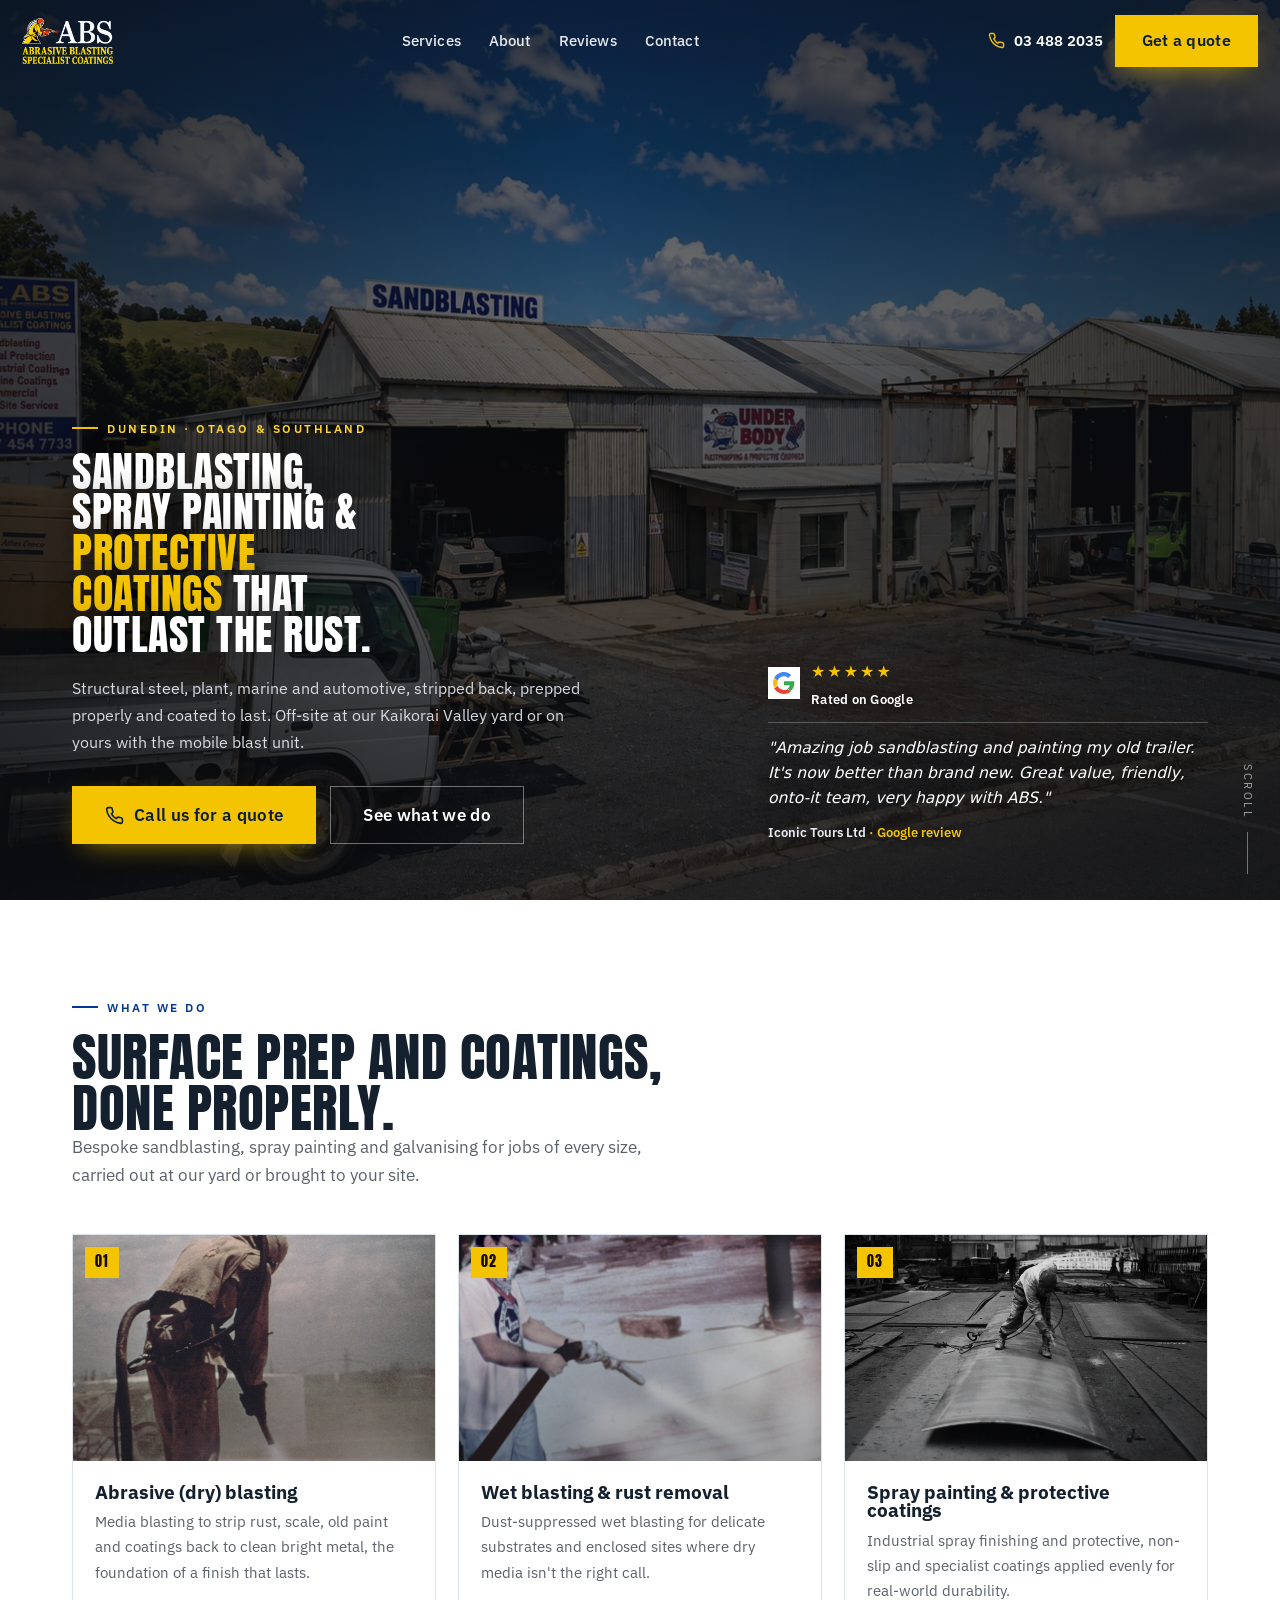
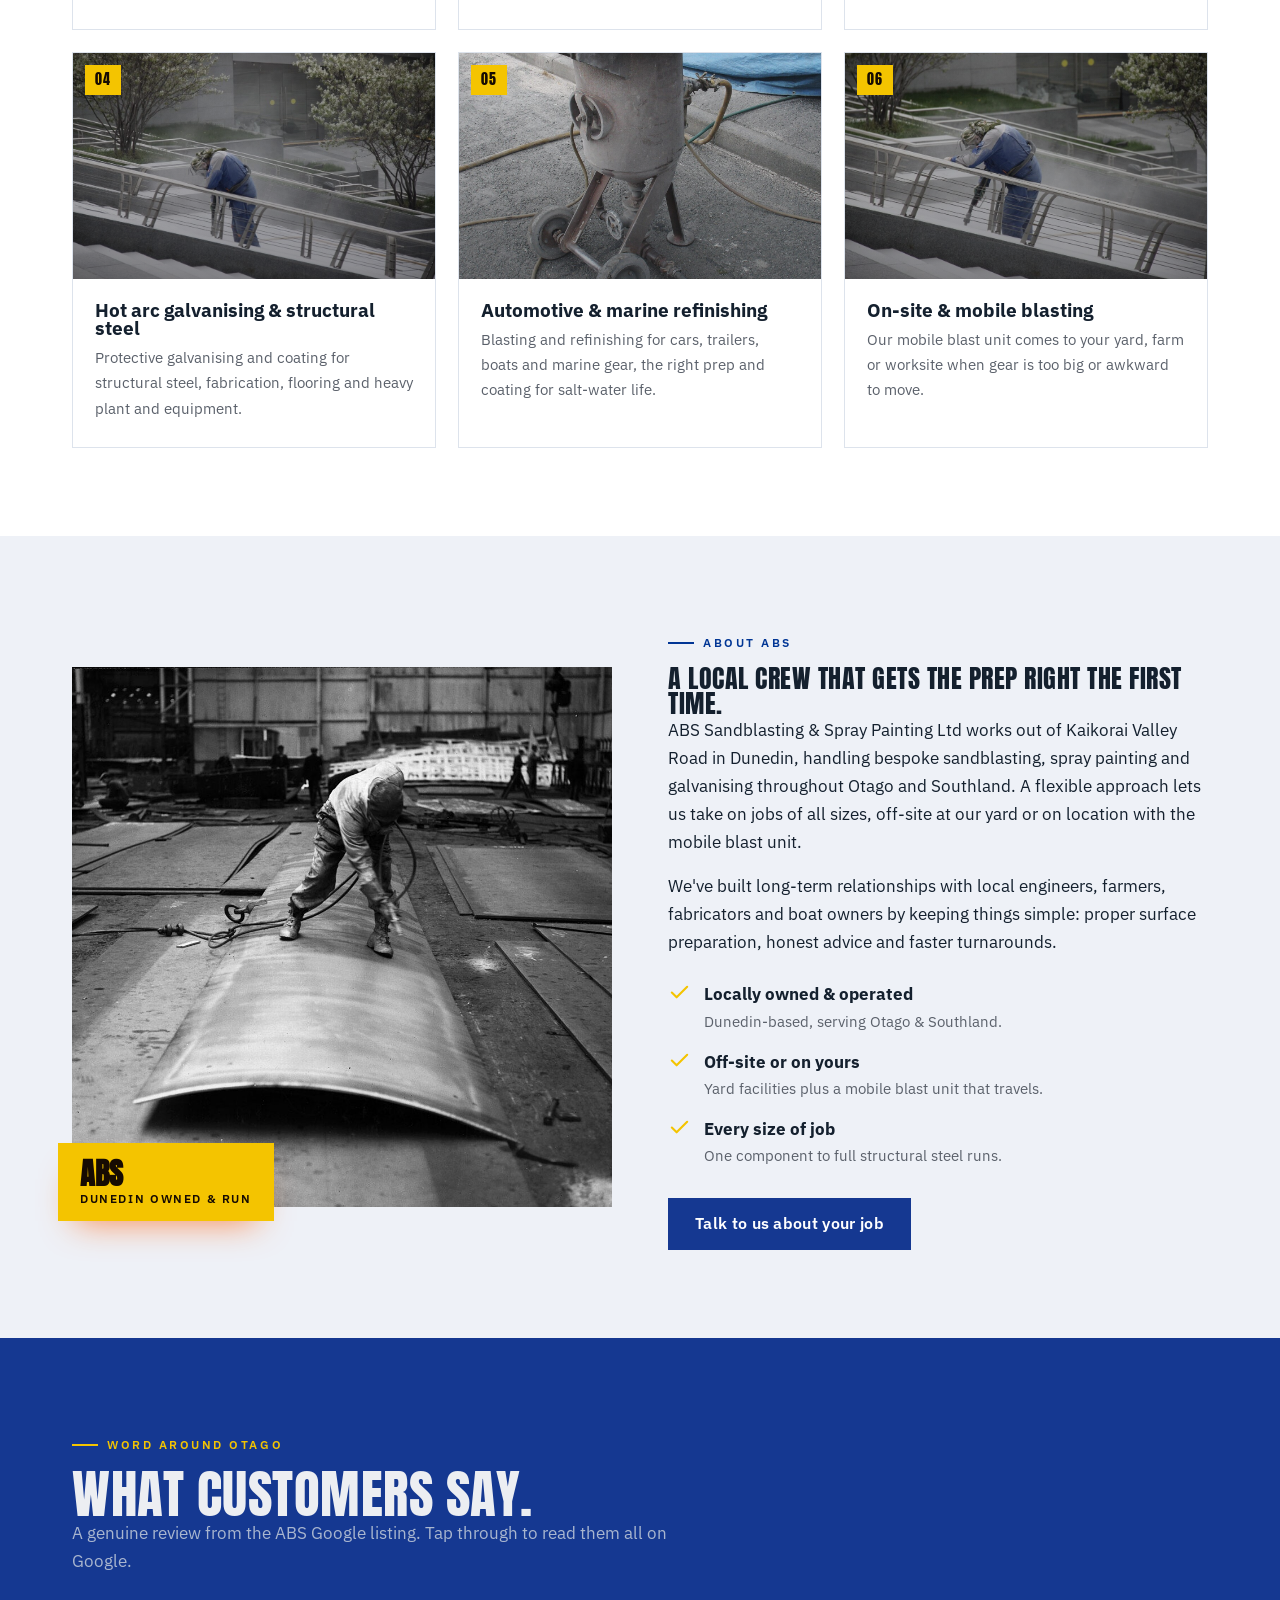
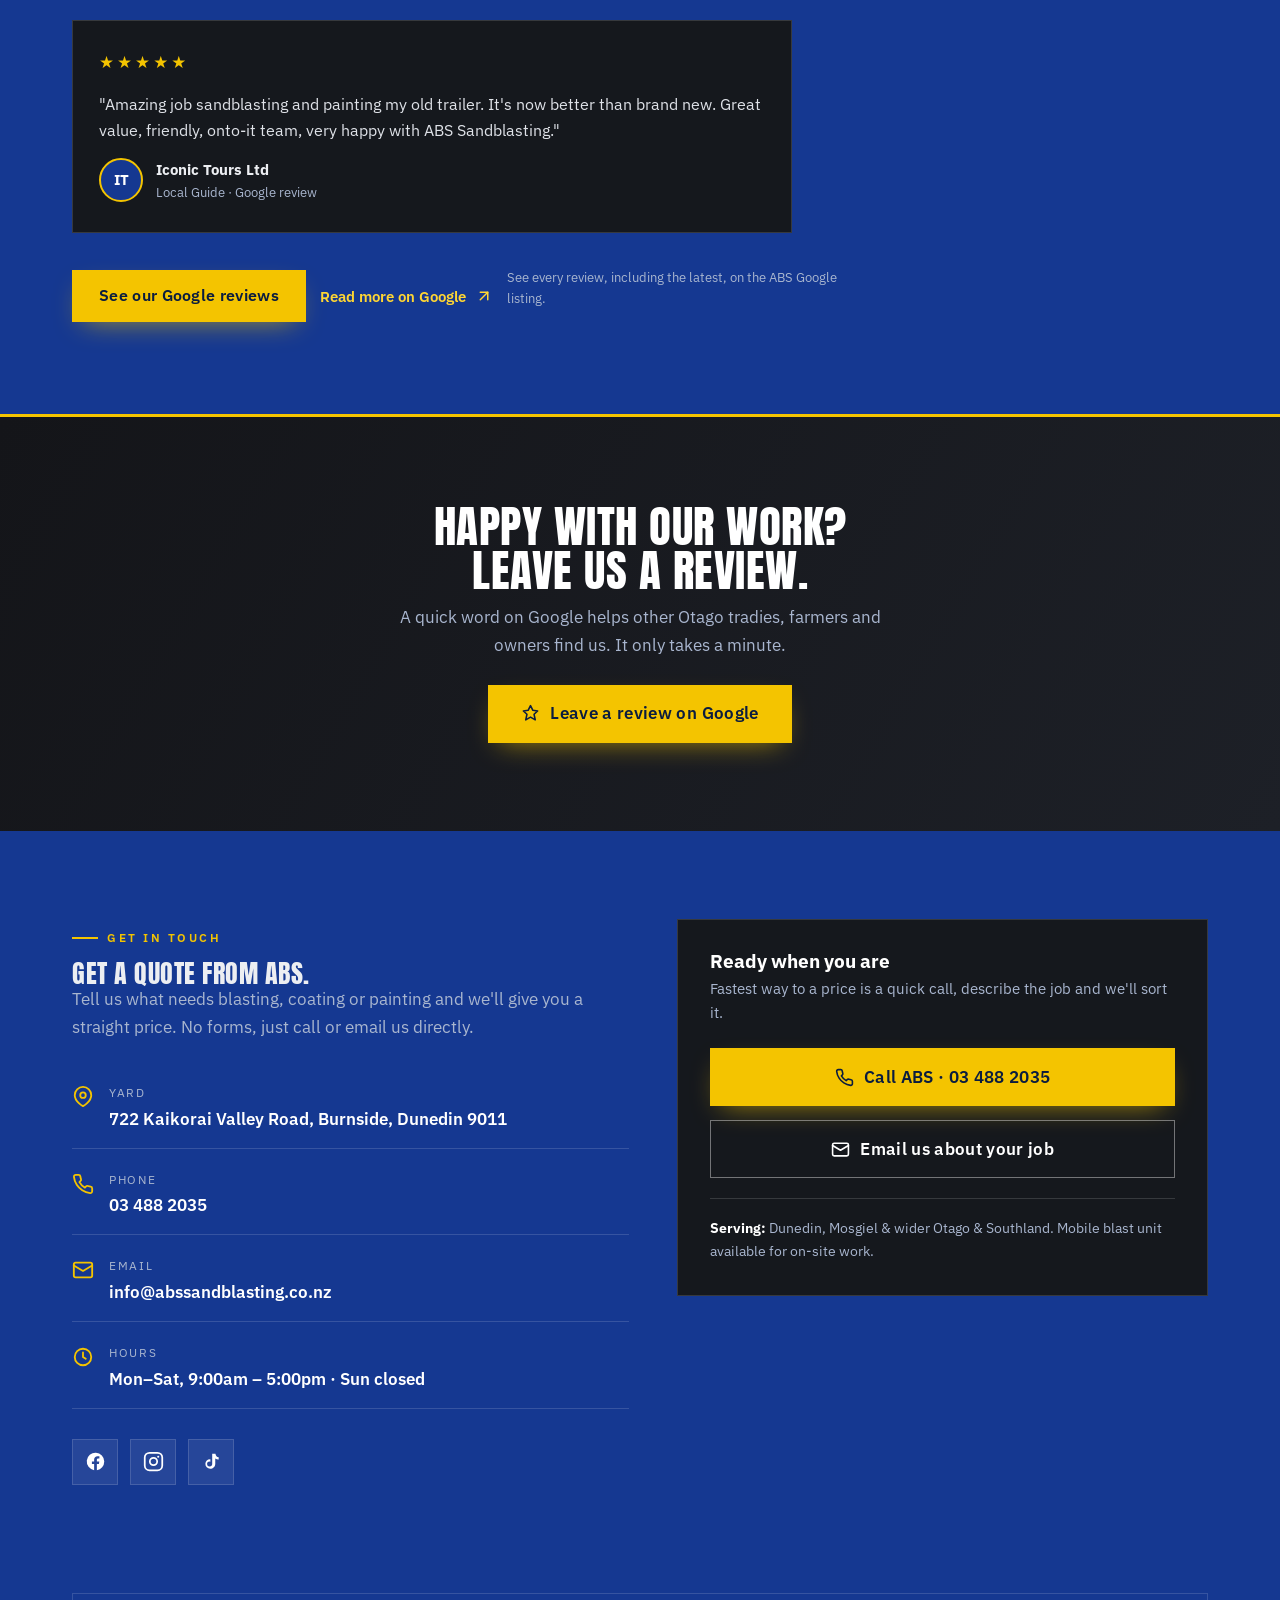
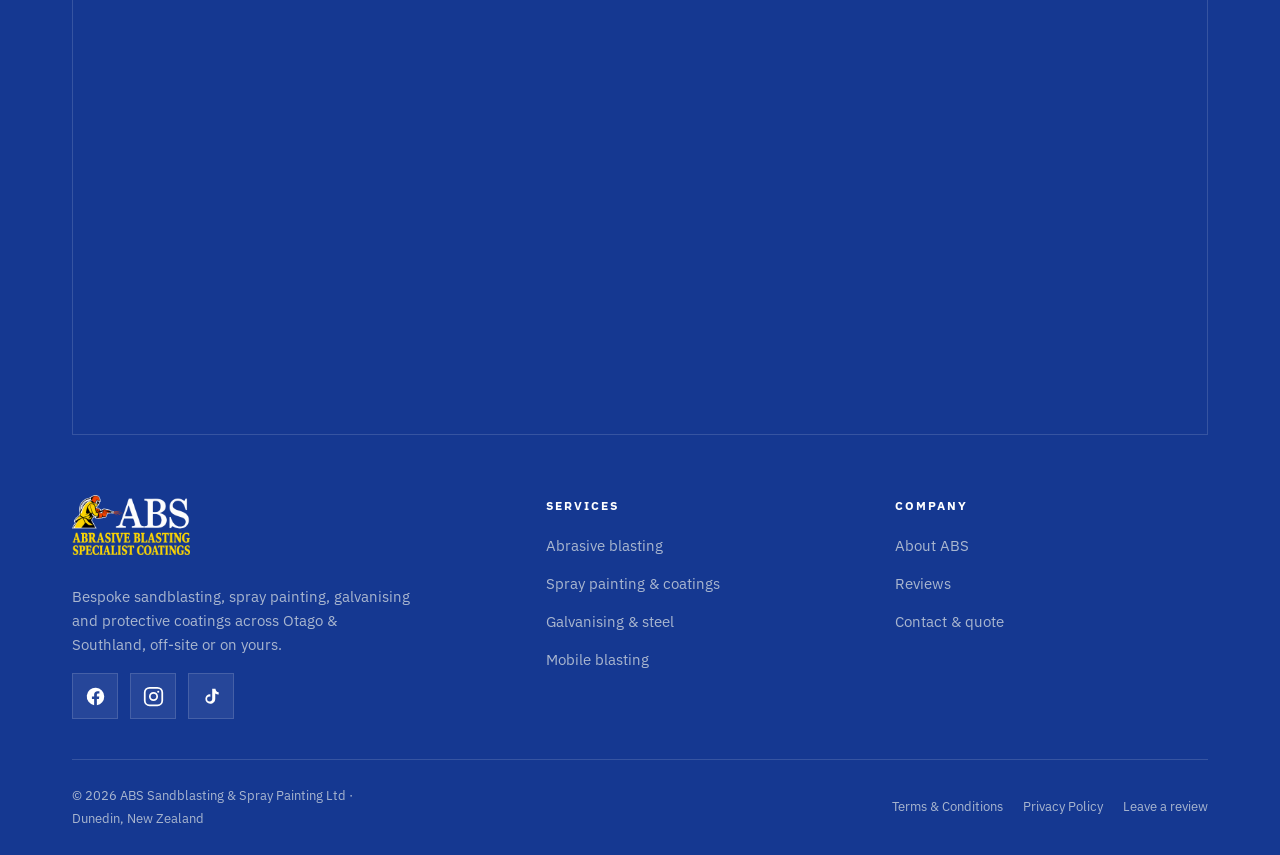
==== commit 612becb5: "Sync local demo changes Co-Authored-By: Claude Fable 5 <noreply@anthropic.com>" ====
--- a/index.html
+++ b/index.html
@@ -4,13 +4,13 @@
 <meta charset="UTF-8">
 <meta name="viewport" content="width=device-width, initial-scale=1">
 <title>ABS Sandblasting &amp; Spray Painting Ltd | Sandblasting &amp; Coatings, Dunedin</title>
-<meta name="description" content="Dunedin sandblasting, spray painting, hot arc galvanising and protective coatings for structural steel, plant, marine and automotive. Mobile blast unit serving Otago &amp; Southland. Call Tom on 03 488 2035.">
+<meta name="description" content="Dunedin sandblasting, spray painting, hot arc galvanising and protective coatings for structural steel, plant, marine and automotive. Mobile blast unit serving Otago &amp; Southland. Call ABS on 03 488 2035.">
 <link rel="icon" href="favicon.svg" type="image/svg+xml">
 <meta property="og:type" content="website">
-<meta property="og:title" content="ABS Sandblasting &amp; Spray Painting Ltd — Dunedin">
-<meta property="og:description" content="Abrasive blasting, spray painting, galvanising &amp; protective coatings across Otago &amp; Southland. Mobile blast unit. Call Tom on 03 488 2035.">
+<meta property="og:title" content="ABS Sandblasting &amp; Spray Painting Ltd, Dunedin">
+<meta property="og:description" content="Abrasive blasting, spray painting, galvanising &amp; protective coatings across Otago &amp; Southland. Mobile blast unit. Call ABS on 03 488 2035.">
 <meta property="og:image" content="img/og.jpg">
-<meta name="theme-color" content="#0c0d10">
+<meta name="theme-color" content="#08152f">
 <link rel="preconnect" href="https://fonts.googleapis.com">
 <link rel="preconnect" href="https://fonts.gstatic.com" crossorigin>
 <link href="https://fonts.googleapis.com/css2?family=Anton&family=IBM+Plex+Sans:wght@400;500;600;700&display=swap" rel="stylesheet">
@@ -20,7 +20,7 @@
 
 <!-- Opening animation -->
 <div id="loader" aria-hidden="true">
-  <div class="loader-mark">AB<span>S</span></div>
+  <img class="loader-logo" src="img/logo.png" alt="ABS Sandblasting &amp; Spray Painting">
   <div class="loader-bar"><i></i></div>
   <div class="loader-tag">Sandblasting &amp; Spray Painting</div>
 </div>
@@ -28,13 +28,11 @@
 <!-- Nav -->
 <header class="nav" id="nav">
   <a class="brand" href="#top" aria-label="ABS Sandblasting &amp; Spray Painting home">
-    <span class="brand-mark">ABS</span>
-    <span class="brand-name">ABS Sandblasting<small>Spray Painting &amp; Coatings · Dunedin</small></span>
+    <img class="brand-logo" src="img/logo.png" alt="ABS Sandblasting &amp; Spray Painting">
   </a>
   <nav class="nav-links" aria-label="Primary">
     <a href="#services">Services</a>
     <a href="#about">About</a>
-    <a href="#crew">Crew</a>
     <a href="#reviews">Reviews</a>
     <a href="#contact">Contact</a>
   </nav>
@@ -51,51 +49,34 @@
 <!-- Hero -->
 <section class="hero" id="top">
   <div class="hero-slides" aria-hidden="true">
-    <div class="hero-slide active" style="background-image:url('img/h1.jpg')"></div>
-    <div class="hero-slide" data-bg="img/a6.jpg"></div>
-    <div class="hero-slide" data-bg="img/a3.jpg"></div>
+    <div class="hero-slide active" style="background-image:url('img/premises.jpg')"></div>
   </div>
   <div class="hero-scrim"></div>
   <div class="hero-inner">
-    <div class="container">
+    <div class="container hero-row">
+      <div class="hero-lead">
       <span class="eyebrow hero-eyebrow">Dunedin · Otago &amp; Southland</span>
       <h1>Sandblasting, spray painting &amp; <em>protective coatings</em> that outlast the rust.</h1>
-      <p class="hero-sub">Structural steel, plant, marine and automotive — stripped back, prepped properly and coated to last. Off-site at our Kaikorai Valley yard or on yours with the mobile blast unit.</p>
+      <p class="hero-sub">Structural steel, plant, marine and automotive, stripped back, prepped properly and coated to last. Off-site at our Kaikorai Valley yard or on yours with the mobile blast unit.</p>
       <div class="hero-cta">
         <a class="btn btn--primary btn--lg" href="tel:+6434882035">
           <svg viewBox="0 0 24 24" fill="none" stroke="currentColor" stroke-width="2" stroke-linecap="round" stroke-linejoin="round"><path d="M22 16.92v3a2 2 0 0 1-2.18 2 19.79 19.79 0 0 1-8.63-3.07 19.5 19.5 0 0 1-6-6 19.79 19.79 0 0 1-3.07-8.67A2 2 0 0 1 4.11 2h3a2 2 0 0 1 2 1.72c.13.96.36 1.9.7 2.81a2 2 0 0 1-.45 2.11L8.09 9.91a16 16 0 0 0 6 6l1.27-1.27a2 2 0 0 1 2.11-.45c.9.34 1.85.57 2.81.7A2 2 0 0 1 22 16.92z"/></svg>
-          Call Tom for a quote
+          Call us for a quote
         </a>
         <a class="btn btn--ghost btn--lg" href="#services">See what we do</a>
       </div>
-      <div class="hero-badge">
-        <div><div class="stars">★★★★★</div><small>Rated by Otago tradespeople &amp; owners</small></div>
-        <span class="divider"></span>
-        <div><b>Trusted across the lower South Island</b><small>Structural steel · marine · automotive · plant</small></div>
+      </div>
+      <div class="hero-rev" id="heroRev">
+        <div class="hero-rev-head">
+          <span class="hero-rev-g" aria-hidden="true"><svg viewBox="0 0 48 48"><path fill="#4285F4" d="M24 9.5c3.5 0 6.6 1.2 9 3.6l6.7-6.7C35.6 2.4 30.2 0 24 0 14.6 0 6.4 5.4 2.5 13.3l7.8 6C12.2 13.2 17.6 9.5 24 9.5z"/><path fill="#34A853" d="M46.5 24.5c0-1.6-.1-3.1-.4-4.5H24v9h12.7c-.5 2.9-2.1 5.3-4.5 7l7 5.4C43.6 37 46.5 31.3 46.5 24.5z"/><path fill="#FBBC05" d="M10.3 28.3c-.5-1.4-.8-2.9-.8-4.3s.3-3 .8-4.3l-7.8-6C.9 16.9 0 20.3 0 24s.9 7.1 2.5 10.3l7.8-6z"/><path fill="#EA4335" d="M24 48c6.2 0 11.4-2 15.2-5.5l-7-5.4c-2 1.3-4.6 2.1-8.2 2.1-6.4 0-11.8-3.7-13.7-9l-7.8 6C6.4 42.6 14.6 48 24 48z"/></svg></span>
+          <div><span class="stars" id="hrStars">★★★★★</span><b>Rated on Google</b></div>
+        </div>
+        <p class="hero-rev-text" id="hrText">"Amazing job sandblasting and painting my old trailer. It's now better than brand new. Great value, friendly, onto-it team, very happy with ABS."</p>
+        <div class="hero-rev-by" id="hrBy">Iconic Tours Ltd <span>· Google review</span></div>
       </div>
     </div>
   </div>
   <div class="scroll-hint">Scroll</div>
-</section>
-
-<!-- Trust strip -->
-<section class="trust">
-  <div class="container">
-    <div class="trust-grid">
-      <div class="trust-item">
-        <svg viewBox="0 0 24 24" fill="none" stroke="currentColor" stroke-width="2" stroke-linecap="round" stroke-linejoin="round"><path d="M21 10c0 7-9 12-9 12s-9-5-9-12a9 9 0 0 1 18 0z"/><circle cx="12" cy="10" r="3"/></svg>
-        <div><h3>Dunedin yard, on-site anywhere</h3><p>Based at 722 Kaikorai Valley Road, Burnside — with a mobile blast unit for Otago &amp; Southland jobs.</p></div>
-      </div>
-      <div class="trust-item">
-        <svg viewBox="0 0 24 24" fill="none" stroke="currentColor" stroke-width="2" stroke-linecap="round" stroke-linejoin="round"><path d="M14 2v6h6"/><path d="M4 22V4a2 2 0 0 1 2-2h8l6 6v14a2 2 0 0 1-2 2H6a2 2 0 0 1-2-2z"/><path d="M9 14l2 2 4-4"/></svg>
-        <div><h3>Clear quotes, quick turnaround</h3><p>Long-standing local relationships built on straight pricing and getting your gear back to you fast.</p></div>
-      </div>
-      <div class="trust-item">
-        <svg viewBox="0 0 24 24" fill="none" stroke="currentColor" stroke-width="2" stroke-linecap="round" stroke-linejoin="round"><path d="M12 2l3 6 6 .8-4.5 4.2L18 20l-6-3.4L6 20l1.5-7L3 8.8 9 8z"/></svg>
-        <div><h3>Steel to marine &amp; automotive</h3><p>Residential, commercial and industrial work — from single components to full structural steel runs.</p></div>
-      </div>
-    </div>
-  </div>
 </section>
 
 <!-- Services -->
@@ -104,12 +85,12 @@
     <div class="head reveal">
       <span class="eyebrow">What we do</span>
       <h2>Surface prep and coatings, done properly.</h2>
-      <p class="lead">Bespoke sandblasting, spray painting and galvanising for jobs of every size — carried out at our yard or brought to your site.</p>
+      <p class="lead">Bespoke sandblasting, spray painting and galvanising for jobs of every size, carried out at our yard or brought to your site.</p>
     </div>
     <div class="svc-grid">
       <article class="svc-card reveal">
         <div class="svc-media"><span class="svc-num">01</span><img src="img/a6.jpg" alt="Abrasive blasting sparks flying off a steel section during surface preparation" loading="lazy" width="800" height="500"></div>
-        <div class="svc-body"><h3>Abrasive (dry) blasting</h3><p>Media blasting to strip rust, scale, old paint and coatings back to clean bright metal — the foundation of a finish that lasts.</p></div>
+        <div class="svc-body"><h3>Abrasive (dry) blasting</h3><p>Media blasting to strip rust, scale, old paint and coatings back to clean bright metal, the foundation of a finish that lasts.</p></div>
       </article>
       <article class="svc-card reveal">
         <div class="svc-media"><span class="svc-num">02</span><img src="img/s4.jpg" alt="Operator preparing a metal component in the ABS workshop" loading="lazy" width="800" height="500"></div>
@@ -125,7 +106,7 @@
       </article>
       <article class="svc-card reveal">
         <div class="svc-media"><span class="svc-num">05</span><img src="img/a5.jpg" alt="Vehicle with a fresh, deep automotive refinish" loading="lazy" width="800" height="500"></div>
-        <div class="svc-body"><h3>Automotive &amp; marine refinishing</h3><p>Blasting and refinishing for cars, trailers, boats and marine gear — the right prep and coating for salt-water life.</p></div>
+        <div class="svc-body"><h3>Automotive &amp; marine refinishing</h3><p>Blasting and refinishing for cars, trailers, boats and marine gear, the right prep and coating for salt-water life.</p></div>
       </article>
       <article class="svc-card reveal">
         <div class="svc-media"><span class="svc-num">06</span><img src="img/a1.jpg" alt="Detailed on-site finishing work carried out with the mobile blast unit" loading="lazy" width="800" height="500"></div>
@@ -146,7 +127,7 @@
       <div class="about-copy reveal">
         <span class="eyebrow">About ABS</span>
         <h2>A local crew that gets the prep right the first time.</h2>
-        <p>ABS Sandblasting &amp; Spray Painting Ltd works out of Kaikorai Valley Road in Dunedin, handling bespoke sandblasting, spray painting and galvanising throughout Otago and Southland. A flexible approach lets us take on jobs of all sizes — off-site at our yard or on location with the mobile blast unit.</p>
+        <p>ABS Sandblasting &amp; Spray Painting Ltd works out of Kaikorai Valley Road in Dunedin, handling bespoke sandblasting, spray painting and galvanising throughout Otago and Southland. A flexible approach lets us take on jobs of all sizes, off-site at our yard or on location with the mobile blast unit.</p>
         <p>We've built long-term relationships with local engineers, farmers, fabricators and boat owners by keeping things simple: proper surface preparation, honest advice and faster turnarounds.</p>
         <ul class="checklist">
           <li><svg viewBox="0 0 24 24" fill="none" stroke="currentColor" stroke-width="2.2" stroke-linecap="round" stroke-linejoin="round"><path d="M20 6L9 17l-5-5"/></svg><div><b>Locally owned &amp; operated</b><span>Dunedin-based, serving Otago &amp; Southland.</span></div></li>
@@ -159,72 +140,19 @@
   </div>
 </section>
 
-<!-- Crew -->
-<section class="section" id="crew">
-  <div class="container">
-    <div class="head head--center reveal">
-      <span class="eyebrow">Meet the crew</span>
-      <h2>The people on the tools.</h2>
-      <p class="lead" style="margin:0 auto;">A small, hands-on Dunedin team who prep, blast and coat your gear themselves.</p>
-    </div>
-    <div class="crew-grid">
-      <div class="crew-card reveal">
-        <div class="avatar">T</div>
-        <h3>Tom</h3>
-        <div class="crew-role">Owner / Operator</div>
-        <p>Your main point of contact — quotes the work, runs the yard and gets your gear sorted.</p>
-      </div>
-      <div class="crew-card reveal">
-        <div class="avatar">BO</div>
-        <h3>Blast Operator</h3>
-        <div class="crew-role">Surface Prep</div>
-        <p>Strips steel and components back to clean, bright metal ready for coating.</p>
-      </div>
-      <div class="crew-card reveal">
-        <div class="avatar">SP</div>
-        <h3>Spray &amp; Coatings</h3>
-        <div class="crew-role">Finishing</div>
-        <p>Applies protective, non-slip and specialist coatings for an even, lasting finish.</p>
-      </div>
-      <div class="crew-card reveal">
-        <div class="avatar">MU</div>
-        <h3>Mobile Unit</h3>
-        <div class="crew-role">On-site Work</div>
-        <p>Takes the blast unit to farms, yards and worksites across Otago &amp; Southland.</p>
-      </div>
-    </div>
-    <div style="text-align:center"><span class="badge-pill">Roles shown are indicative of the crew</span></div>
-  </div>
-</section>
-
 <!-- Reviews -->
 <section class="section section--ink" id="reviews">
   <div class="container">
     <div class="head reveal">
       <span class="eyebrow">Word around Otago</span>
       <h2>What customers say.</h2>
-      <p class="lead">The reviews below are illustrative examples while we connect the live Google feed — the button links straight to the real Google listing.</p>
-    </div>
-    <div class="rev-grid">
+      <p class="lead">A genuine review from the ABS Google listing. Tap through to read them all on Google.</p>
+    </div>
+    <div class="rev-grid" style="grid-template-columns:1fr;max-width:720px">
       <article class="rev-card reveal">
         <div class="rev-stars">★★★★★</div>
-        <p class="rev-text">"Dropped a trailer chassis off rusted to bits and picked it up looking better than new. Blasting and paint were spot on, and the price was exactly what Tom quoted."</p>
-        <div class="rev-meta"><div class="rev-ava">GM</div><div><div class="rev-name">Grant M.</div><div class="rev-sub">Mosgiel · via Google</div></div></div>
-      </article>
-      <article class="rev-card reveal">
-        <div class="rev-stars">★★★★★</div>
-        <p class="rev-text">"Had a run of structural steel done for a shed build. Turned around quick, coating's held up perfectly through a Dunedin winter. Will use ABS again without hesitation."</p>
-        <div class="rev-meta"><div class="rev-ava">RC</div><div><div class="rev-name">Rachel C.</div><div class="rev-sub">Green Island · via Google</div></div></div>
-      </article>
-      <article class="rev-card reveal">
-        <div class="rev-stars">★★★★★</div>
-        <p class="rev-text">"They brought the mobile unit out to the farm and blasted a set of implements on the spot. Saved me hauling everything into town. Great, no-fuss job."</p>
-        <div class="rev-meta"><div class="rev-ava">SD</div><div><div class="rev-name">Steve D.</div><div class="rev-sub">Balclutha · via Google</div></div></div>
-      </article>
-      <article class="rev-card reveal">
-        <div class="rev-stars">★★★★★</div>
-        <p class="rev-text">"Got the hull and fittings on my boat sorted before summer. Proper prep, tidy finish and honest advice on what actually needed doing. Highly recommend to any boatie."</p>
-        <div class="rev-meta"><div class="rev-ava">HT</div><div><div class="rev-name">Hine T.</div><div class="rev-sub">Andersons Bay · via Google</div></div></div>
+        <p class="rev-text">"Amazing job sandblasting and painting my old trailer. It's now better than brand new. Great value, friendly, onto-it team, very happy with ABS Sandblasting."</p>
+        <div class="rev-meta"><div class="rev-ava">IT</div><div><div class="rev-name">Iconic Tours Ltd</div><div class="rev-sub">Local Guide · Google review</div></div></div>
       </article>
     </div>
     <div class="rev-actions">
@@ -233,7 +161,7 @@
         Read more on Google
         <svg viewBox="0 0 24 24" fill="none" stroke="currentColor" stroke-width="2" stroke-linecap="round" stroke-linejoin="round"><path d="M7 17L17 7"/><path d="M7 7h10v10"/></svg>
       </a>
-      <p class="rev-note">Example reviews shown for layout. Real customer reviews appear on the ABS Google Business listing.</p>
+      <p class="rev-note">See every review, including the latest, on the ABS Google listing.</p>
     </div>
   </div>
 </section>
@@ -257,11 +185,11 @@
       <div class="contact-info reveal">
         <span class="eyebrow">Get in touch</span>
         <h2>Get a quote from ABS.</h2>
-        <p class="lead">Tell us what needs blasting, coating or painting and we'll give you a straight price. No forms — just call or email Tom directly.</p>
+        <p class="lead">Tell us what needs blasting, coating or painting and we'll give you a straight price. No forms, just call or email us directly.</p>
         <div class="contact-rows">
           <div class="crow">
             <svg viewBox="0 0 24 24" fill="none" stroke="currentColor" stroke-width="2" stroke-linecap="round" stroke-linejoin="round"><path d="M21 10c0 7-9 12-9 12s-9-5-9-12a9 9 0 0 1 18 0z"/><circle cx="12" cy="10" r="3"/></svg>
-            <div><div class="k">Yard</div><div class="v">722 Kaikorai Valley Road, Burnside, Dunedin 9018</div></div>
+            <div><div class="k">Yard</div><div class="v">722 Kaikorai Valley Road, Burnside, Dunedin 9011</div></div>
           </div>
           <div class="crow">
             <svg viewBox="0 0 24 24" fill="none" stroke="currentColor" stroke-width="2" stroke-linecap="round" stroke-linejoin="round"><path d="M22 16.92v3a2 2 0 0 1-2.18 2 19.79 19.79 0 0 1-8.63-3.07 19.5 19.5 0 0 1-6-6 19.79 19.79 0 0 1-3.07-8.67A2 2 0 0 1 4.11 2h3a2 2 0 0 1 2 1.72c.13.96.36 1.9.7 2.81a2 2 0 0 1-.45 2.11L8.09 9.91a16 16 0 0 0 6 6l1.27-1.27a2 2 0 0 1 2.11-.45c.9.34 1.85.57 2.81.7A2 2 0 0 1 22 16.92z"/></svg>
@@ -269,7 +197,7 @@
           </div>
           <div class="crow">
             <svg viewBox="0 0 24 24" fill="none" stroke="currentColor" stroke-width="2" stroke-linecap="round" stroke-linejoin="round"><path d="M4 4h16a2 2 0 0 1 2 2v12a2 2 0 0 1-2 2H4a2 2 0 0 1-2-2V6a2 2 0 0 1 2-2z"/><path d="M22 7l-10 6L2 7"/></svg>
-            <div><div class="k">Email</div><div class="v"><a data-gmail data-user="abbott.steel" data-domain="xtra.co.nz" data-su="Sandblasting%20%26%20spray%20painting%20enquiry" data-body="Hi%20Tom%2C%0A%0AI%27d%20like%20a%20quote%20for%3A%0A%0AItem%20%2F%20job%3A%0ALocation%3A%0ATimeframe%3A%0A%0AThanks%2C" href="#">abbott.steel@xtra.co.nz</a></div></div>
+            <div><div class="k">Email</div><div class="v"><a data-gmail data-user="info" data-domain="abssandblasting.co.nz" data-su="Sandblasting%20%26%20spray%20painting%20enquiry" data-body="Hi%20ABS%2C%0A%0AI%27d%20like%20a%20quote%20for%3A%0A%0AItem%20%2F%20job%3A%0ALocation%3A%0ATimeframe%3A%0A%0AThanks%2C" href="#">info@abssandblasting.co.nz</a></div></div>
           </div>
           <div class="crow">
             <svg viewBox="0 0 24 24" fill="none" stroke="currentColor" stroke-width="2" stroke-linecap="round" stroke-linejoin="round"><circle cx="12" cy="12" r="9"/><path d="M12 7v5l3 2"/></svg>
@@ -290,15 +218,15 @@
       </div>
       <div class="contact-card reveal">
         <h3>Ready when you are</h3>
-        <p>Fastest way to a price is a quick call — describe the job and we'll sort it.</p>
+        <p>Fastest way to a price is a quick call, describe the job and we'll sort it.</p>
         <div class="contact-btns">
           <a class="btn btn--primary btn--lg btn--block" href="tel:+6434882035">
             <svg viewBox="0 0 24 24" fill="none" stroke="currentColor" stroke-width="2" stroke-linecap="round" stroke-linejoin="round"><path d="M22 16.92v3a2 2 0 0 1-2.18 2 19.79 19.79 0 0 1-8.63-3.07 19.5 19.5 0 0 1-6-6 19.79 19.79 0 0 1-3.07-8.67A2 2 0 0 1 4.11 2h3a2 2 0 0 1 2 1.72c.13.96.36 1.9.7 2.81a2 2 0 0 1-.45 2.11L8.09 9.91a16 16 0 0 0 6 6l1.27-1.27a2 2 0 0 1 2.11-.45c.9.34 1.85.57 2.81.7A2 2 0 0 1 22 16.92z"/></svg>
             Call ABS · 03 488 2035
           </a>
-          <a class="btn btn--ghost btn--lg btn--block" data-gmail data-user="abbott.steel" data-domain="xtra.co.nz" data-su="Sandblasting%20%26%20spray%20painting%20enquiry" data-body="Hi%20Tom%2C%0A%0AI%27d%20like%20a%20quote%20for%3A%0A%0AItem%20%2F%20job%3A%0ALocation%3A%0ATimeframe%3A%0A%0AThanks%2C" href="#">
+          <a class="btn btn--ghost btn--lg btn--block" data-gmail data-user="info" data-domain="abssandblasting.co.nz" data-su="Sandblasting%20%26%20spray%20painting%20enquiry" data-body="Hi%20ABS%2C%0A%0AI%27d%20like%20a%20quote%20for%3A%0A%0AItem%20%2F%20job%3A%0ALocation%3A%0ATimeframe%3A%0A%0AThanks%2C" href="#">
             <svg viewBox="0 0 24 24" fill="none" stroke="currentColor" stroke-width="2" stroke-linecap="round" stroke-linejoin="round"><path d="M4 4h16a2 2 0 0 1 2 2v12a2 2 0 0 1-2 2H4a2 2 0 0 1-2-2V6a2 2 0 0 1 2-2z"/><path d="M22 7l-10 6L2 7"/></svg>
-            Email Tom about your job
+            Email us about your job
           </a>
         </div>
         <div class="hours-note"><b>Serving:</b> Dunedin, Mosgiel &amp; wider Otago &amp; Southland. Mobile blast unit available for on-site work.</div>
@@ -324,10 +252,9 @@
     <div class="footer-top">
       <div>
         <a class="brand" href="#top">
-          <span class="brand-mark">ABS</span>
-          <span class="brand-name">ABS Sandblasting<small>Spray Painting &amp; Coatings · Dunedin</small></span>
+          <img class="brand-logo" src="img/logo.png" alt="ABS Sandblasting &amp; Spray Painting">
         </a>
-        <p>Bespoke sandblasting, spray painting, galvanising and protective coatings across Otago &amp; Southland — off-site or on yours.</p>
+        <p>Bespoke sandblasting, spray painting, galvanising and protective coatings across Otago &amp; Southland, off-site or on yours.</p>
         <div class="socials" aria-label="Social media">
           <a class="soc" href="https://www.facebook.com/search/top?q=ABS%20Sandblasting%20%26%20Spray%20Painting%20Dunedin" target="_blank" rel="noopener" aria-label="Find ABS on Facebook">
             <svg viewBox="0 0 24 24" fill="currentColor"><path d="M22 12a10 10 0 1 0-11.56 9.88v-6.99H7.9V12h2.54V9.8c0-2.5 1.49-3.89 3.77-3.89 1.09 0 2.24.2 2.24.2v2.46h-1.26c-1.24 0-1.63.77-1.63 1.56V12h2.78l-.44 2.89h-2.34v6.99A10 10 0 0 0 22 12z"/></svg>
@@ -353,7 +280,6 @@
         <h4>Company</h4>
         <ul class="footer-links">
           <li><a href="#about">About ABS</a></li>
-          <li><a href="#crew">Our crew</a></li>
           <li><a href="#reviews">Reviews</a></li>
           <li><a href="#contact">Contact &amp; quote</a></li>
         </ul>
--- a/styles.css
+++ b/styles.css
@@ -2,20 +2,22 @@
    Display: Anton  ·  Body: IBM Plex Sans  ·  Accent: safety orange */
 
 :root{
-  --ink:#0c0d10;
-  --ink-2:#14161b;
-  --panel:#1a1d23;
-  --bone:#f3f1ec;
+  --ink:#153891;
+  --ink-2:#103073;
+  --panel:#1f4fb0;
+  --bone:#eef1f7;
   --paper:#ffffff;
-  --accent:#ff6a1a;
-  --accent-2:#ff8a3d;
-  --text:#1b1d22;
+  --blue:#013695;
+  --accent:#f4c400;
+  --accent-2:#ffd633;
+  --gold:#f4c400;
+  --text:#14202e;
   --muted:#5b616b;
-  --muted-d:#9aa1ac;
-  --line:#e4e0d8;
-  --line-d:rgba(255,255,255,.12);
-  --radius:14px;
-  --radius-s:10px;
+  --muted-d:#a9b6cf;
+  --line:#dde3ec;
+  --line-d:rgba(255,255,255,.14);
+  --radius:0;
+  --radius-s:0;
   --maxw:1180px;
   --ease:cubic-bezier(.22,.61,.36,1);
 }
@@ -39,9 +41,11 @@
 .container{width:100%;max-width:var(--maxw);margin:0 auto;padding:0 22px}
 .eyebrow{
   font-family:"IBM Plex Sans",sans-serif;font-weight:600;text-transform:uppercase;
-  letter-spacing:.22em;font-size:.72rem;color:var(--accent);margin:0 0 14px;display:inline-flex;align-items:center;gap:9px;
-}
-.eyebrow::before{content:"";width:26px;height:2px;background:var(--accent);display:inline-block}
+  letter-spacing:.22em;font-size:.72rem;color:var(--blue);margin:0 0 14px;display:inline-flex;align-items:center;gap:9px;
+}
+.eyebrow::before{content:"";width:26px;height:2px;background:var(--blue);display:inline-block}
+.section--ink .eyebrow,.hero-eyebrow{color:var(--gold)}
+.section--ink .eyebrow::before,.hero-eyebrow::before{background:var(--gold)}
 .section{padding:88px 0}
 .section--bone{background:var(--bone)}
 .section--ink{background:var(--ink);color:#eceef2}
@@ -57,7 +61,7 @@
   min-height:52px;line-height:1;
 }
 .btn svg{width:19px;height:19px;flex:none}
-.btn--primary{background:var(--accent);color:#180c02;box-shadow:0 10px 28px -12px rgba(255,106,26,.7)}
+.btn--primary{background:var(--accent);color:#0a1c3f;box-shadow:0 10px 28px -12px rgba(244,196,0,.7)}
 .btn--primary:hover{background:var(--accent-2);transform:translateY(-2px)}
 .btn--ghost{background:transparent;color:#fff;border-color:rgba(255,255,255,.4)}
 .btn--ghost:hover{border-color:#fff;background:rgba(255,255,255,.08);transform:translateY(-2px)}
@@ -75,9 +79,30 @@
 #loader.done{opacity:0;visibility:hidden}
 .loader-mark{font-family:"Anton",sans-serif;font-size:clamp(2.6rem,10vw,4.4rem);color:#fff;letter-spacing:2px;position:relative}
 .loader-mark span{color:var(--accent)}
-.loader-bar{width:190px;max-width:52vw;height:3px;background:rgba(255,255,255,.16);overflow:hidden;border-radius:2px}
+.loader-bar{width:190px;max-width:52vw;height:3px;background:rgba(255,255,255,.16);overflow:hidden;border-radius:0}
 .loader-bar i{display:block;height:100%;width:40%;background:var(--accent);animation:load 1.05s var(--ease) infinite}
 @keyframes load{0%{transform:translateX(-120%)}100%{transform:translateX(360%)}}
+
+/* ---------- Logo lockups + hero review widget (ABS) ---------- */
+.brand-logo{height:46px;width:auto;display:block;border-radius:0}
+.nav.scrolled .brand-logo{height:40px}
+.footer .brand-logo{height:60px;margin-bottom:14px}
+.loader-logo{width:min(320px,70vw);height:auto;border-radius:0;filter:drop-shadow(0 12px 34px rgba(0,0,0,.55));animation:loaderPop .8s var(--ease) both}
+@keyframes loaderPop{from{opacity:0;transform:translateY(12px) scale(.95)}to{opacity:1;transform:none}}
+.hero-rev{position:relative;margin-top:26px;max-width:440px;background:transparent;border:none;border-radius:0;padding:0;box-shadow:none;transition:opacity .55s ease}
+.hero-rev.fade{opacity:0}
+.hero-rev-head{display:flex;align-items:center;gap:11px;padding-bottom:12px;margin-bottom:12px;border-bottom:1px solid rgba(255,255,255,.26)}
+.hero-rev-g{background:#fff;border-radius:0;padding:5px;display:flex;flex:none}
+.hero-rev-g svg{width:22px;height:22px;display:block}
+.hero-rev-head .stars{color:var(--gold);letter-spacing:2px;font-size:1rem;line-height:1}
+.hero-rev-head b{display:block;color:#fff;font-size:.8rem;font-weight:600;margin-top:4px;letter-spacing:.02em;text-shadow:0 1px 10px rgba(0,0,0,.65)}
+.hero-rev-text{color:#fff;font-size:.98rem;line-height:1.6;margin:0 0 12px;font-style:italic;text-shadow:0 1px 14px rgba(0,0,0,.7)}
+.hero-rev-by{color:#e7ecf5;font-size:.82rem;font-weight:600;text-shadow:0 1px 10px rgba(0,0,0,.65)}
+.hero-rev-by span{color:var(--gold)}
+.hero-row{display:flex;align-items:flex-end;justify-content:space-between;gap:clamp(24px,4vw,56px);flex-wrap:wrap}
+.hero-lead{flex:1 1 540px;min-width:0}
+.hero-row .hero-rev{margin-top:0;flex:0 0 auto;align-self:flex-end}
+@media(max-width:900px){.hero-row{flex-direction:column;align-items:stretch}.hero-row .hero-rev{align-self:flex-start}}
 .loader-tag{font-size:.72rem;letter-spacing:.28em;text-transform:uppercase;color:var(--muted-d)}
 
 /* ---------- Nav ---------- */
@@ -86,10 +111,10 @@
   display:flex;align-items:center;justify-content:space-between;gap:16px;
   padding:15px 22px;transition:background .3s,box-shadow .3s,padding .3s;
 }
-.nav.scrolled{background:rgba(12,13,16,.92);backdrop-filter:blur(12px);padding:10px 22px;box-shadow:0 1px 0 var(--line-d)}
+.nav.scrolled{background:rgba(6,16,38,.94);backdrop-filter:blur(12px);padding:10px 22px;box-shadow:0 1px 0 var(--line-d)}
 .brand{display:flex;align-items:center;gap:11px;color:#fff}
 .brand-mark{
-  width:40px;height:40px;border-radius:9px;background:var(--accent);color:#160b02;
+  width:40px;height:40px;border-radius:0;background:var(--accent);color:#160b02;
   display:grid;place-items:center;font-family:"Anton",sans-serif;font-size:1.02rem;letter-spacing:.5px;flex:none;
   box-shadow:0 6px 18px -8px rgba(255,106,26,.8);
 }
@@ -114,21 +139,21 @@
 .hero-slides{position:absolute;inset:0;z-index:0}
 .hero-slide{position:absolute;inset:0;opacity:0;transition:opacity 1.6s ease;background-size:cover;background-position:center;
   filter:saturate(.82) contrast(1.05);transform:scale(1.04)}
-.hero-slide.active{opacity:1;animation:kb 8s ease-out forwards}
+.hero-slide.active{opacity:1}
 @keyframes kb{from{transform:scale(1.04)}to{transform:scale(1.13)}}
 .hero-scrim{position:absolute;inset:0;z-index:1;
   background:linear-gradient(180deg,rgba(12,13,16,.72) 0%,rgba(12,13,16,.5) 34%,rgba(12,13,16,.78) 100%)}
-.hero-scrim::after{content:"";position:absolute;inset:0;background:linear-gradient(90deg,rgba(12,13,16,.6),transparent 62%)}
+.hero-scrim::after{content:"";position:absolute;inset:0;background:linear-gradient(90deg,rgba(12,13,16,.62) 0%,rgba(12,13,16,.16) 46%,rgba(12,13,16,.52) 100%)}
 .hero-inner{position:relative;z-index:2;width:100%;padding-top:120px;padding-bottom:56px}
 .hero-eyebrow{color:var(--accent-2)}
-.hero h1{color:#fff;font-size:clamp(2.6rem,7.4vw,5.7rem);max-width:16ch;text-shadow:0 2px 30px rgba(0,0,0,.4)}
+.hero h1{color:#fff;font-size:clamp(1.5rem,3.4vw,2.6rem);max-width:16ch;text-shadow:0 2px 30px rgba(0,0,0,.4)}
 .hero h1 em{font-style:normal;color:var(--accent)}
-.hero-sub{color:#d7dae1;font-size:clamp(1.02rem,2.2vw,1.24rem);max-width:52ch;margin:20px 0 30px}
+.hero-sub{color:#d7dae1;font-size:clamp(.92rem,1.5vw,1.02rem);max-width:52ch;margin:20px 0 30px}
 .hero-cta{display:flex;flex-wrap:wrap;gap:14px}
 .hero-badge{
   display:inline-flex;align-items:center;gap:14px;margin-top:30px;
   background:rgba(255,255,255,.08);border:1px solid rgba(255,255,255,.2);
-  backdrop-filter:blur(10px);border-radius:12px;padding:12px 18px;color:#fff;max-width:100%;
+  backdrop-filter:blur(10px);border-radius:0;padding:12px 18px;color:#fff;max-width:100%;
 }
 .hero-badge .stars{color:var(--accent);letter-spacing:2px;font-size:1.02rem}
 .hero-badge b{font-weight:700}
@@ -164,7 +189,7 @@
 .svc-card:hover .svc-media img{transform:scale(1.07)}
 .svc-media::after{content:"";position:absolute;inset:0;background:linear-gradient(180deg,rgba(12,13,16,.05),rgba(12,13,16,.42))}
 .svc-num{position:absolute;top:12px;left:12px;z-index:2;font-family:"Anton",sans-serif;font-size:.86rem;
-  background:var(--accent);color:#160b02;padding:4px 10px;border-radius:6px;letter-spacing:1px}
+  background:var(--accent);color:#160b02;padding:4px 10px;border-radius:0;letter-spacing:1px}
 .svc-body{padding:22px 22px 26px}
 .svc-body h3{font-family:"IBM Plex Sans",sans-serif;font-weight:700;text-transform:none;letter-spacing:0;font-size:1.16rem;margin-bottom:8px}
 .svc-body p{margin:0;color:var(--muted);font-size:.95rem}
@@ -174,7 +199,7 @@
 .about-figure{position:relative}
 .about-figure img{width:100%;aspect-ratio:4/3;object-fit:cover;border-radius:var(--radius);filter:saturate(.82) contrast(1.05)}
 .about-tag{position:absolute;left:-14px;bottom:-14px;background:var(--accent);color:#160b02;
-  padding:16px 22px;border-radius:12px;font-family:"Anton",sans-serif;line-height:.95;box-shadow:0 18px 34px -18px rgba(255,106,26,.8)}
+  padding:16px 22px;border-radius:0;font-family:"Anton",sans-serif;line-height:.95;box-shadow:0 18px 34px -18px rgba(255,106,26,.8)}
 .about-tag b{display:block;font-size:1.9rem}
 .about-tag span{font-family:"IBM Plex Sans",sans-serif;font-weight:600;font-size:.72rem;letter-spacing:.14em;text-transform:uppercase}
 .checklist{list-style:none;margin:24px 0 30px;padding:0;display:grid;gap:14px}
@@ -194,7 +219,7 @@
 .crew-role{color:var(--accent);font-weight:600;font-size:.82rem;text-transform:uppercase;letter-spacing:.08em;margin:2px 0 10px}
 .crew-card p{margin:0;color:var(--muted);font-size:.9rem}
 .badge-pill{display:inline-block;background:rgba(255,106,26,.12);color:#c2470a;border:1px solid rgba(255,106,26,.3);
-  font-size:.7rem;font-weight:600;letter-spacing:.1em;text-transform:uppercase;padding:5px 12px;border-radius:20px;margin-top:14px}
+  font-size:.7rem;font-weight:600;letter-spacing:.1em;text-transform:uppercase;padding:5px 12px;border-radius:0;margin-top:14px}
 .section--bone .badge-pill{background:#fff}
 
 /* ---------- Reviews ---------- */
@@ -231,7 +256,7 @@
 .crow .v a{transition:color .2s}
 .crow .v a:hover{color:var(--accent-2)}
 .socials{display:flex;gap:12px;flex-wrap:wrap}
-.soc{width:46px;height:46px;border-radius:11px;display:grid;place-items:center;background:rgba(255,255,255,.07);
+.soc{width:46px;height:46px;border-radius:0;display:grid;place-items:center;background:rgba(255,255,255,.07);
   border:1px solid rgba(255,255,255,.14);color:#fff;transition:.25s}
 .soc:hover{background:var(--accent);color:#160b02;transform:translateY(-3px);border-color:var(--accent)}
 .soc svg{width:21px;height:21px}
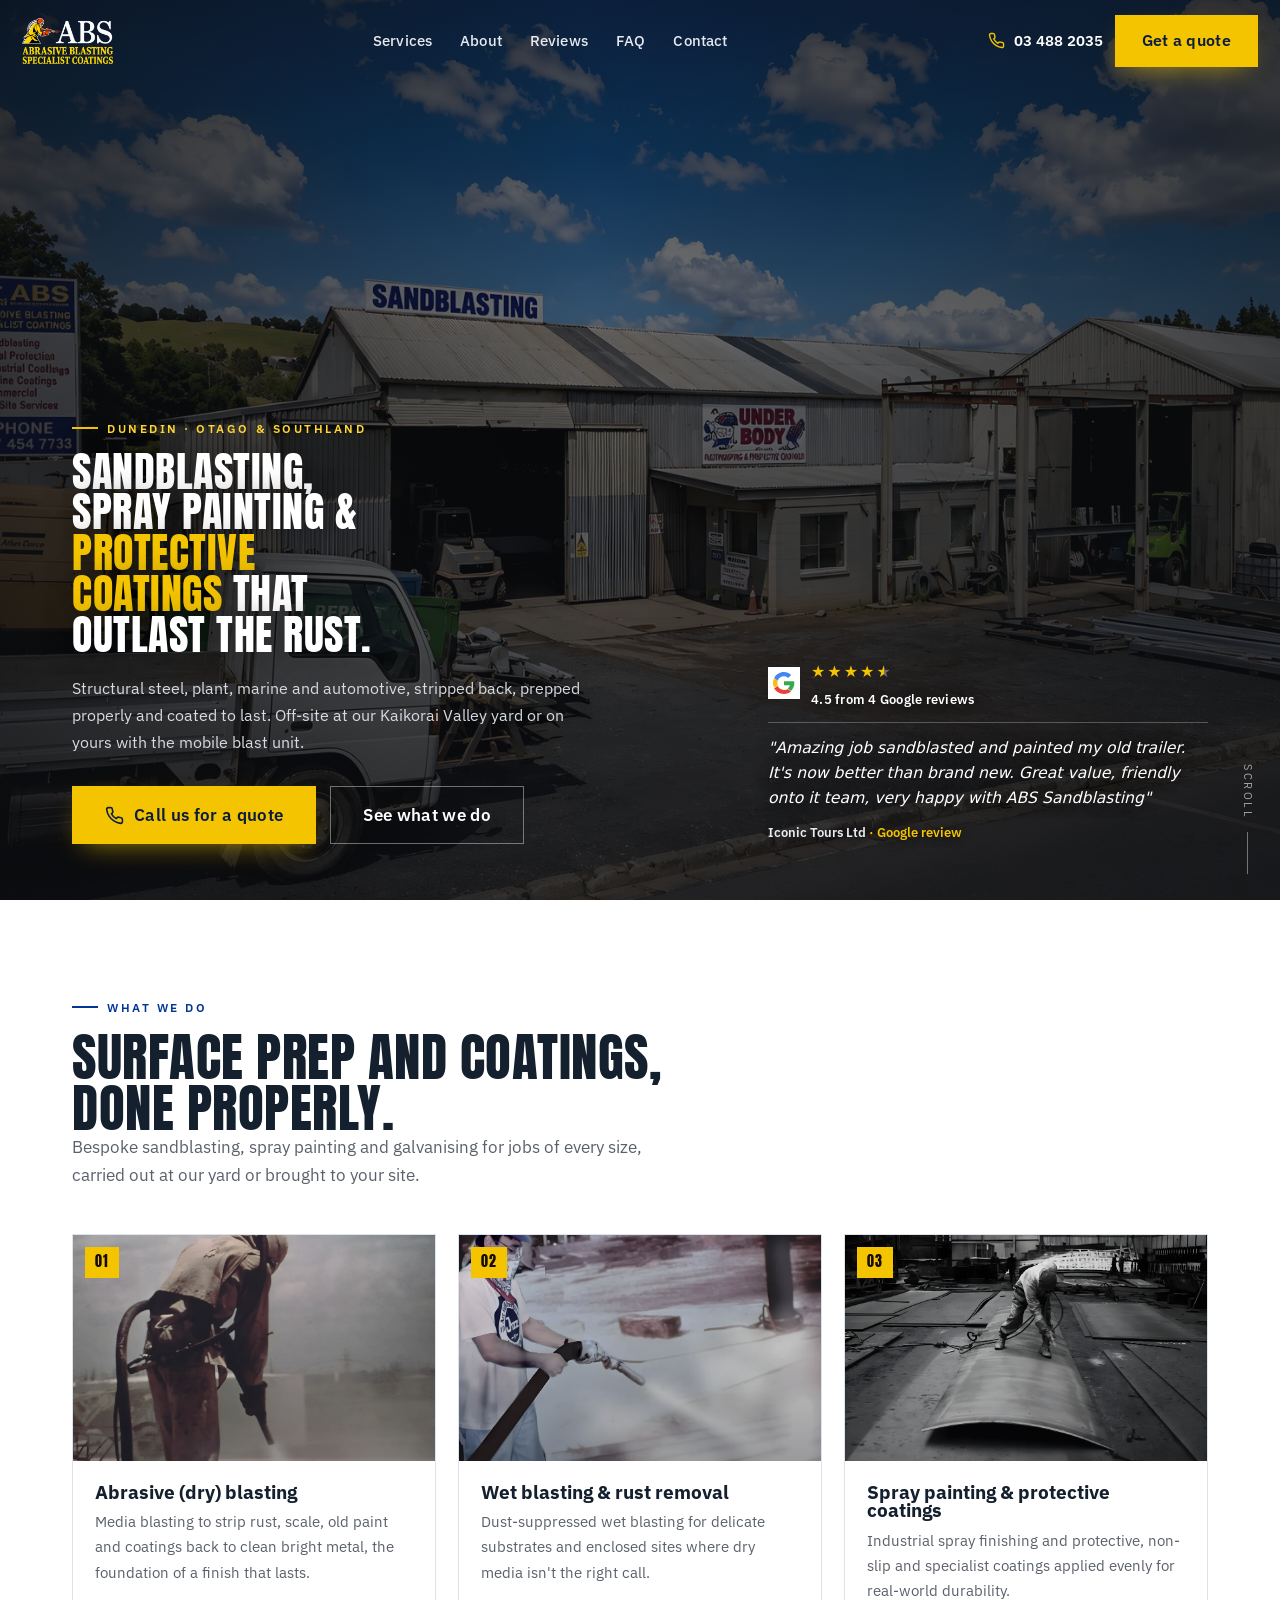
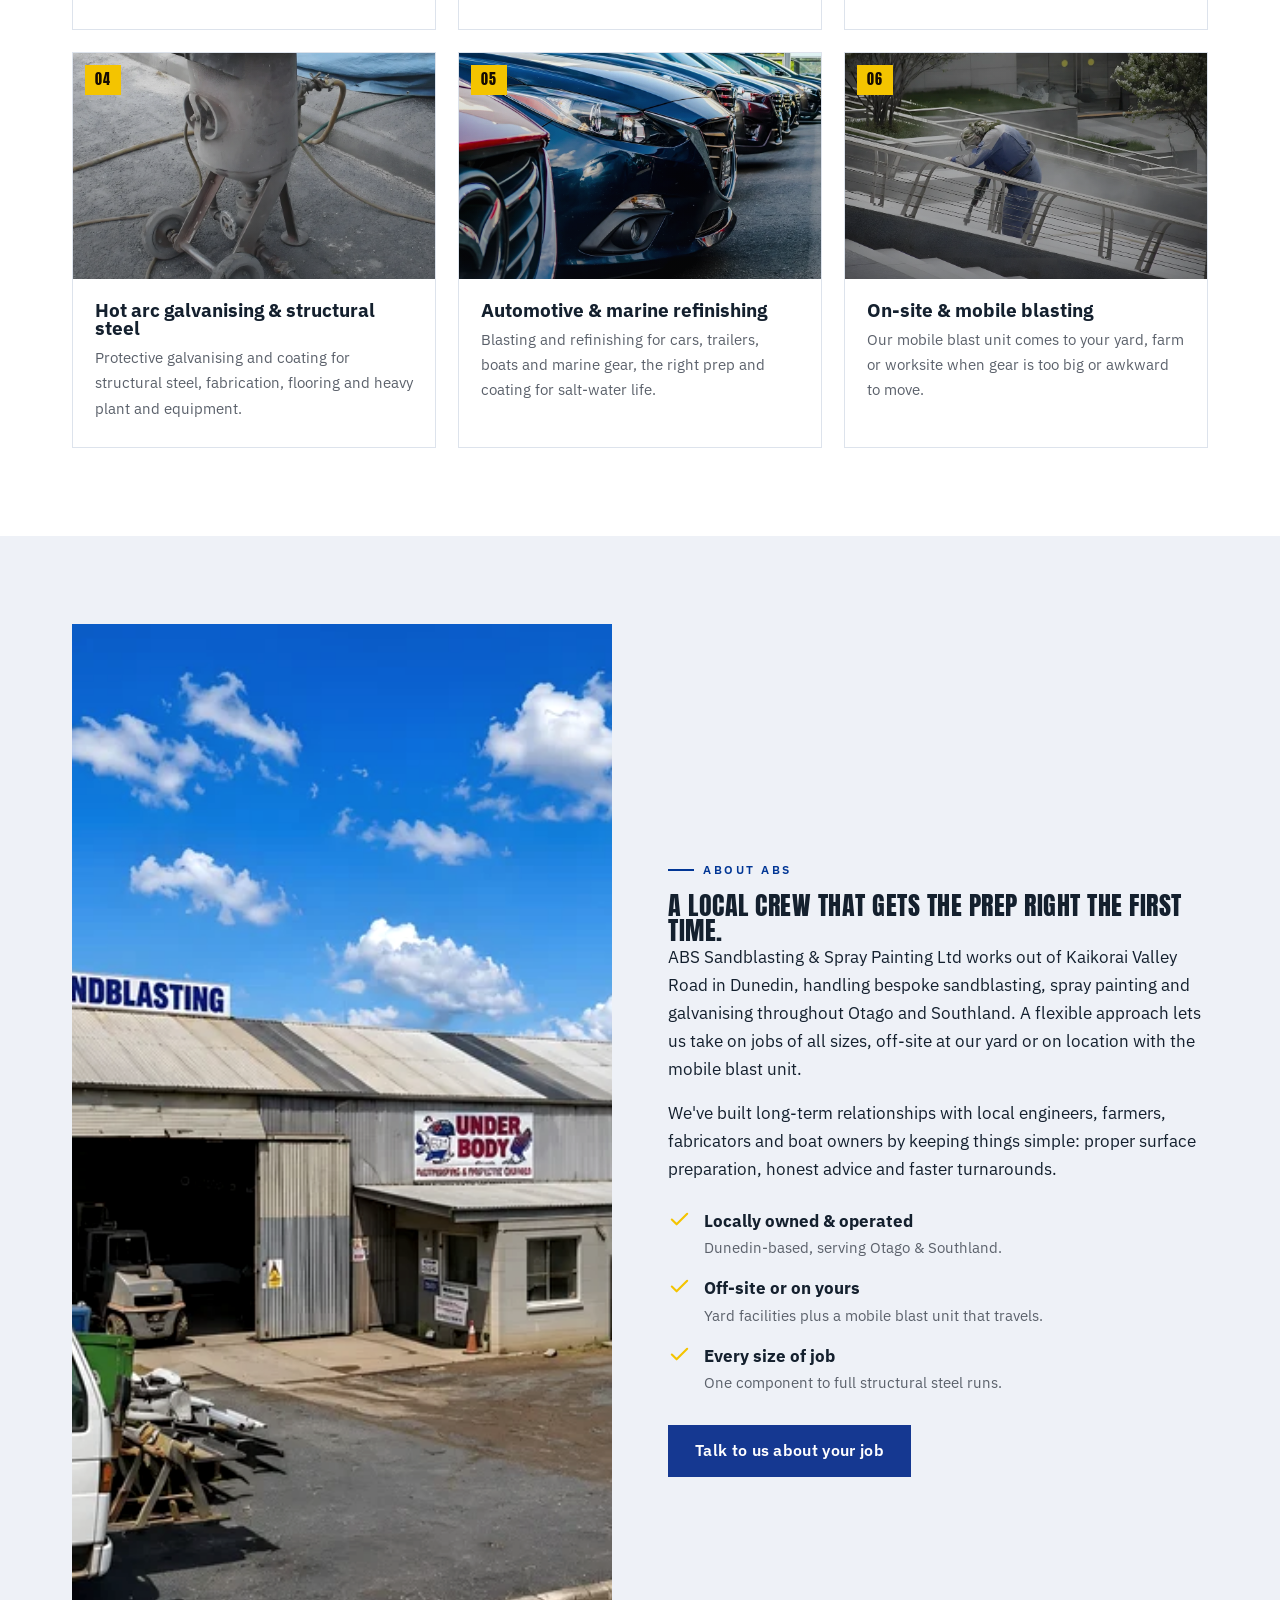
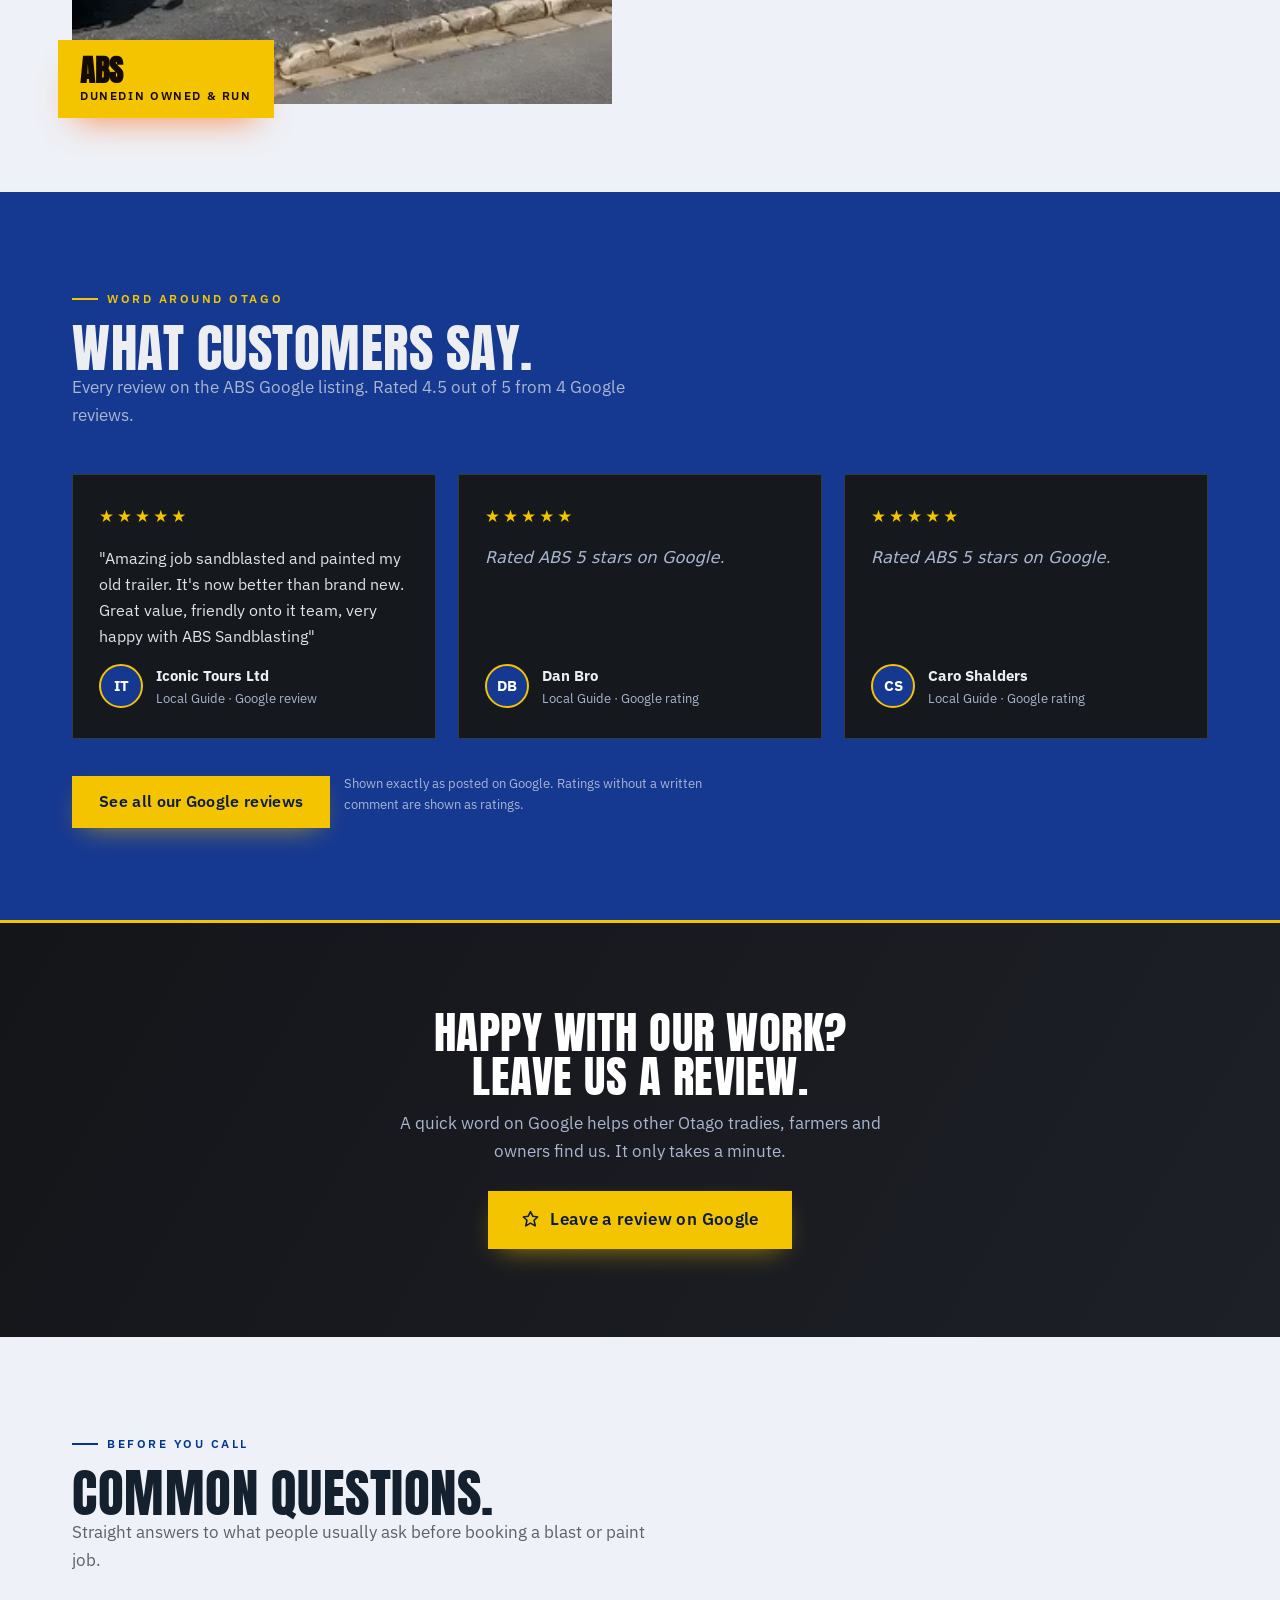
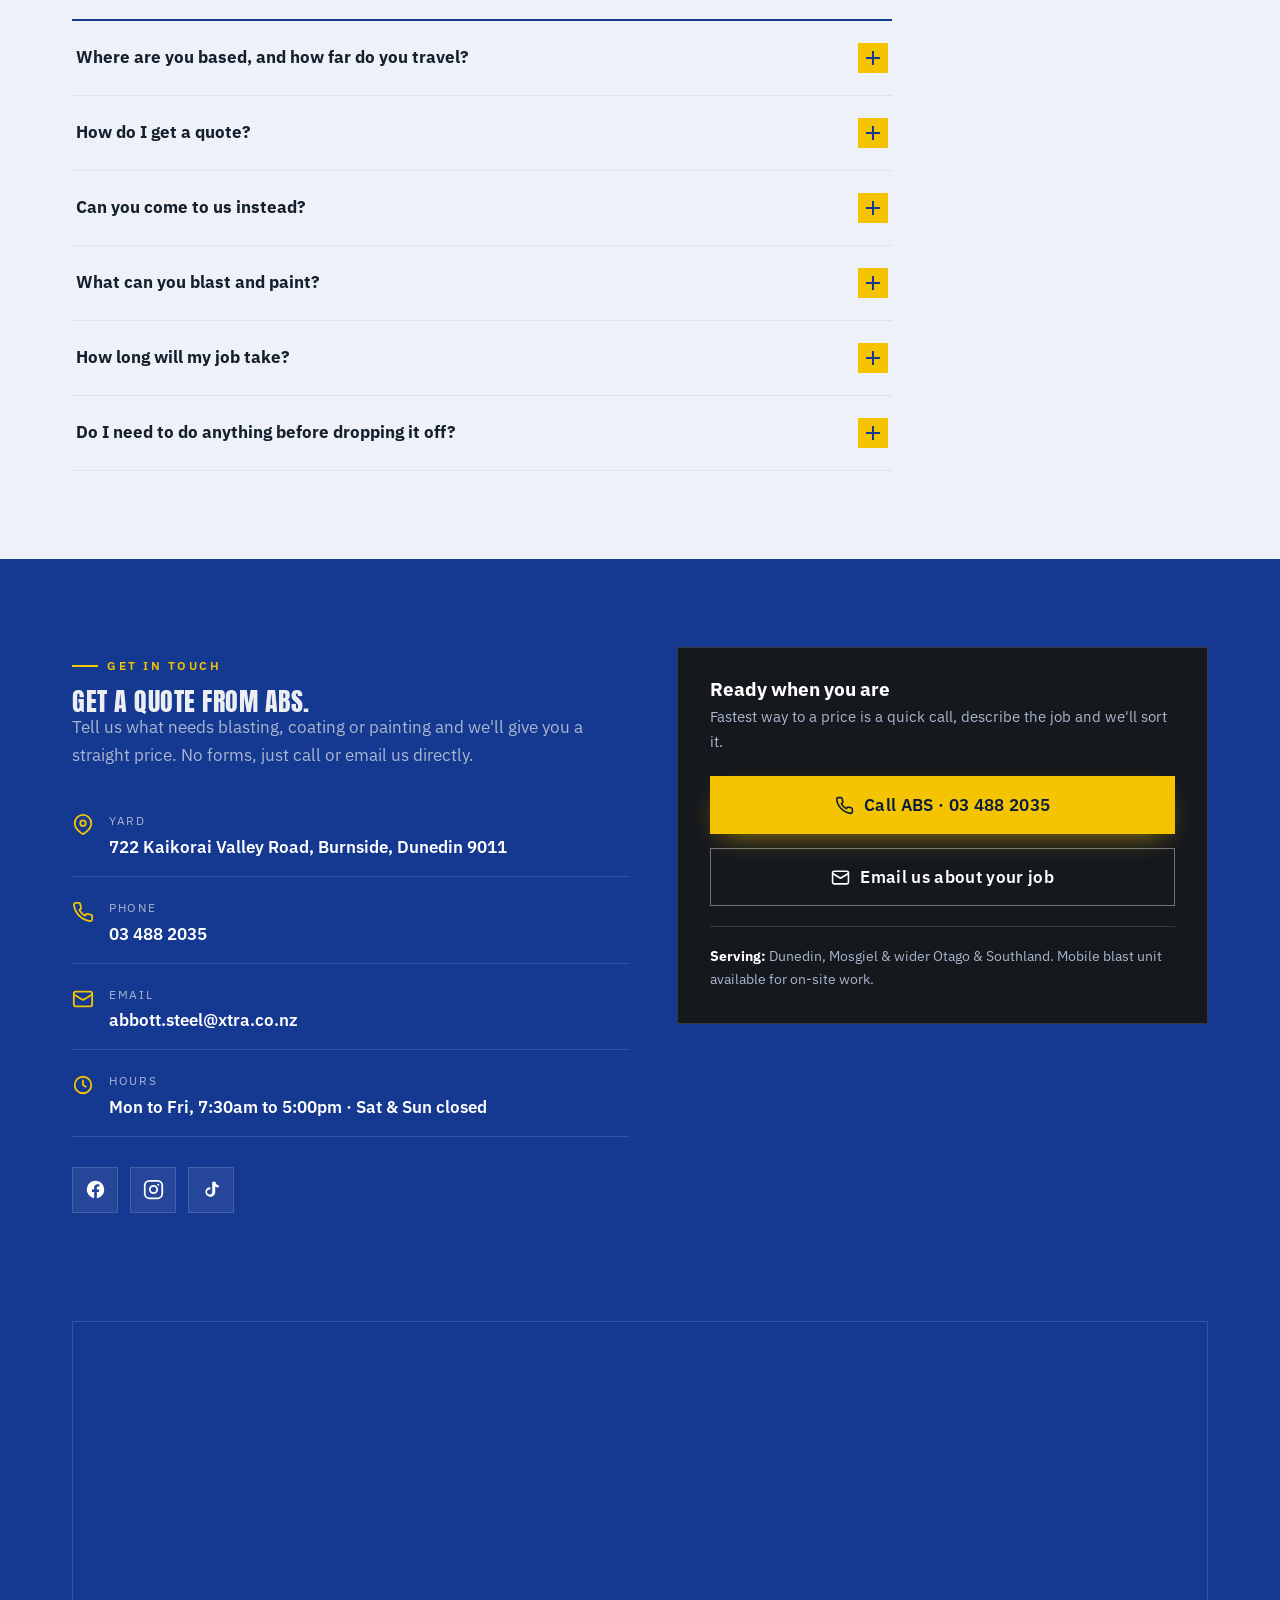
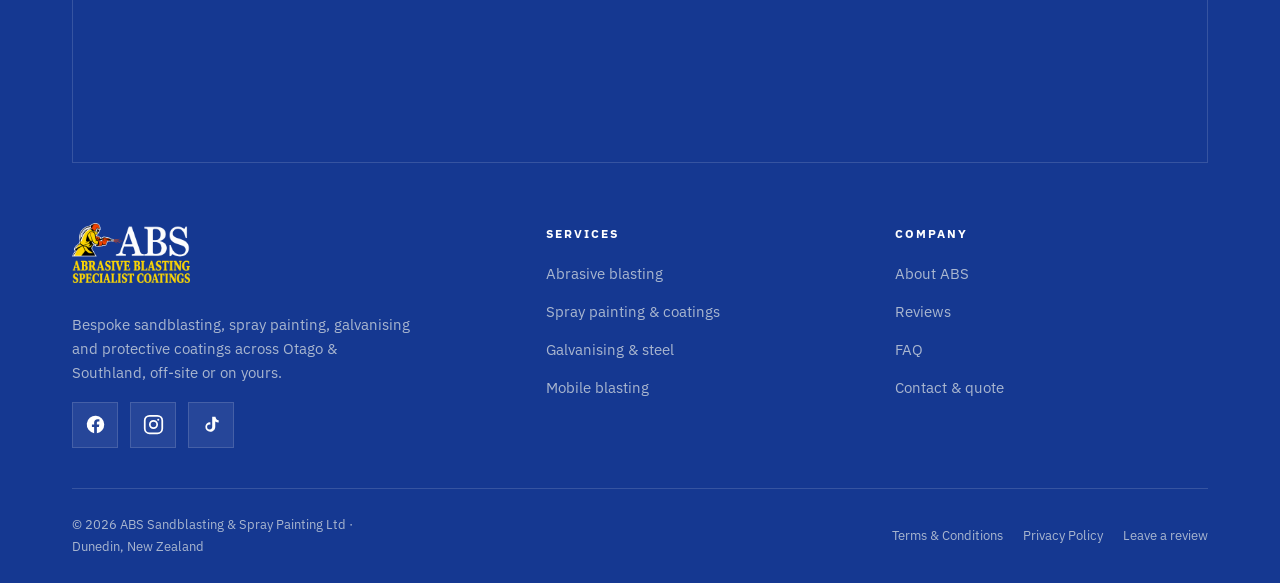
==== commit 74cbccb3: "Bring ABS up to the current build prompt: FAQ, every Google review, HD images - FAQ accordion before" ====
--- a/index.html
+++ b/index.html
@@ -9,7 +9,9 @@
 <meta property="og:type" content="website">
 <meta property="og:title" content="ABS Sandblasting &amp; Spray Painting Ltd, Dunedin">
 <meta property="og:description" content="Abrasive blasting, spray painting, galvanising &amp; protective coatings across Otago &amp; Southland. Mobile blast unit. Call ABS on 03 488 2035.">
-<meta property="og:image" content="img/og.jpg">
+<meta property="og:image" content="img/og-premises.jpg">
+<meta property="og:image:width" content="1200">
+<meta property="og:image:height" content="675">
 <meta name="theme-color" content="#08152f">
 <link rel="preconnect" href="https://fonts.googleapis.com">
 <link rel="preconnect" href="https://fonts.gstatic.com" crossorigin>
@@ -34,6 +36,7 @@
     <a href="#services">Services</a>
     <a href="#about">About</a>
     <a href="#reviews">Reviews</a>
+    <a href="#faq">FAQ</a>
     <a href="#contact">Contact</a>
   </nav>
   <div class="nav-cta">
@@ -49,7 +52,9 @@
 <!-- Hero -->
 <section class="hero" id="top">
   <div class="hero-slides" aria-hidden="true">
-    <div class="hero-slide active" style="background-image:url('img/premises.jpg')"></div>
+    <div class="hero-slide active"><img src="img/premises-1920.webp" srcset="img/premises-1080.webp 1080w, img/premises-1920.webp 1920w, img/premises-3840.webp 3840w" sizes="100vw" alt="" width="1920" height="1080" fetchpriority="high"></div>
+    <div class="hero-slide"><img src="img/a6-1920.webp" srcset="img/a6-1080.webp 1080w, img/a6-1920.webp 1920w, img/a6-3840.webp 3840w" sizes="100vw" alt="" width="1920" height="1371" loading="lazy"></div>
+    <div class="hero-slide"><img src="img/s7-1920.webp" srcset="img/s7-1080.webp 1080w, img/s7-1920.webp 1920w, img/s7-3840.webp 3840w" sizes="100vw" alt="" width="1920" height="1436" loading="lazy"></div>
   </div>
   <div class="hero-scrim"></div>
   <div class="hero-inner">
@@ -69,9 +74,9 @@
       <div class="hero-rev" id="heroRev">
         <div class="hero-rev-head">
           <span class="hero-rev-g" aria-hidden="true"><svg viewBox="0 0 48 48"><path fill="#4285F4" d="M24 9.5c3.5 0 6.6 1.2 9 3.6l6.7-6.7C35.6 2.4 30.2 0 24 0 14.6 0 6.4 5.4 2.5 13.3l7.8 6C12.2 13.2 17.6 9.5 24 9.5z"/><path fill="#34A853" d="M46.5 24.5c0-1.6-.1-3.1-.4-4.5H24v9h12.7c-.5 2.9-2.1 5.3-4.5 7l7 5.4C43.6 37 46.5 31.3 46.5 24.5z"/><path fill="#FBBC05" d="M10.3 28.3c-.5-1.4-.8-2.9-.8-4.3s.3-3 .8-4.3l-7.8-6C.9 16.9 0 20.3 0 24s.9 7.1 2.5 10.3l7.8-6z"/><path fill="#EA4335" d="M24 48c6.2 0 11.4-2 15.2-5.5l-7-5.4c-2 1.3-4.6 2.1-8.2 2.1-6.4 0-11.8-3.7-13.7-9l-7.8 6C6.4 42.6 14.6 48 24 48z"/></svg></span>
-          <div><span class="stars" id="hrStars">★★★★★</span><b>Rated on Google</b></div>
-        </div>
-        <p class="hero-rev-text" id="hrText">"Amazing job sandblasting and painting my old trailer. It's now better than brand new. Great value, friendly, onto-it team, very happy with ABS."</p>
+          <div><span class="stars" id="hrStars" aria-label="4.5 out of 5 stars">★★★★<span class="half">★</span></span><b>4.5 from 4 Google reviews</b></div>
+        </div>
+        <p class="hero-rev-text" id="hrText">"Amazing job sandblasted and painted my old trailer. It's now better than brand new. Great value, friendly onto it team, very happy with ABS Sandblasting"</p>
         <div class="hero-rev-by" id="hrBy">Iconic Tours Ltd <span>· Google review</span></div>
       </div>
     </div>
@@ -89,27 +94,27 @@
     </div>
     <div class="svc-grid">
       <article class="svc-card reveal">
-        <div class="svc-media"><span class="svc-num">01</span><img src="img/a6.jpg" alt="Abrasive blasting sparks flying off a steel section during surface preparation" loading="lazy" width="800" height="500"></div>
+        <div class="svc-media"><span class="svc-num">01</span><img src="img/a6-1920.webp" srcset="img/a6-1080.webp 1080w, img/a6-1920.webp 1920w" sizes="(max-width:520px) 100vw, (max-width:960px) 50vw, 380px" alt="Operator in a blast hood abrasive blasting a steel surface" loading="lazy" width="1920" height="1371"></div>
         <div class="svc-body"><h3>Abrasive (dry) blasting</h3><p>Media blasting to strip rust, scale, old paint and coatings back to clean bright metal, the foundation of a finish that lasts.</p></div>
       </article>
       <article class="svc-card reveal">
-        <div class="svc-media"><span class="svc-num">02</span><img src="img/s4.jpg" alt="Operator preparing a metal component in the ABS workshop" loading="lazy" width="800" height="500"></div>
+        <div class="svc-media"><span class="svc-num">02</span><img src="img/s4-1920.webp" srcset="img/s4-1080.webp 1080w, img/s4-1920.webp 1920w" sizes="(max-width:520px) 100vw, (max-width:960px) 50vw, 380px" alt="Operator in a respirator blasting with a pressure hose" loading="lazy" width="1920" height="1371"></div>
         <div class="svc-body"><h3>Wet blasting &amp; rust removal</h3><p>Dust-suppressed wet blasting for delicate substrates and enclosed sites where dry media isn't the right call.</p></div>
       </article>
       <article class="svc-card reveal">
-        <div class="svc-media"><span class="svc-num">03</span><img src="img/s7.jpg" alt="Panel receiving an even industrial spray-applied coating" loading="lazy" width="800" height="500"></div>
+        <div class="svc-media"><span class="svc-num">03</span><img src="img/s7-1920.webp" srcset="img/s7-1080.webp 1080w, img/s7-1920.webp 1920w" sizes="(max-width:520px) 100vw, (max-width:960px) 50vw, 380px" alt="Large curved steel plate being prepared in an industrial workshop" loading="lazy" width="1920" height="1436"></div>
         <div class="svc-body"><h3>Spray painting &amp; protective coatings</h3><p>Industrial spray finishing and protective, non-slip and specialist coatings applied evenly for real-world durability.</p></div>
       </article>
       <article class="svc-card reveal">
-        <div class="svc-media"><span class="svc-num">04</span><img src="img/s8.jpg" alt="Heavy plant and machinery prepared for blasting and coating" loading="lazy" width="800" height="500"></div>
+        <div class="svc-media"><span class="svc-num">04</span><img src="img/a5-1920.webp" srcset="img/a5-1080.webp 1080w, img/a5-1920.webp 1920w" sizes="(max-width:520px) 100vw, (max-width:960px) 50vw, 380px" alt="Pressure blast pot and hose set up ready for a job" loading="lazy" width="1800" height="1920"></div>
         <div class="svc-body"><h3>Hot arc galvanising &amp; structural steel</h3><p>Protective galvanising and coating for structural steel, fabrication, flooring and heavy plant and equipment.</p></div>
       </article>
       <article class="svc-card reveal">
-        <div class="svc-media"><span class="svc-num">05</span><img src="img/a5.jpg" alt="Vehicle with a fresh, deep automotive refinish" loading="lazy" width="800" height="500"></div>
+        <div class="svc-media"><span class="svc-num">05</span><img src="img/h3-1920.webp" srcset="img/h3-1080.webp 1080w, img/h3-1920.webp 1920w" sizes="(max-width:520px) 100vw, (max-width:960px) 50vw, 380px" alt="Row of cars with glossy painted bodywork" loading="lazy" width="1920" height="1440"></div>
         <div class="svc-body"><h3>Automotive &amp; marine refinishing</h3><p>Blasting and refinishing for cars, trailers, boats and marine gear, the right prep and coating for salt-water life.</p></div>
       </article>
       <article class="svc-card reveal">
-        <div class="svc-media"><span class="svc-num">06</span><img src="img/a1.jpg" alt="Detailed on-site finishing work carried out with the mobile blast unit" loading="lazy" width="800" height="500"></div>
+        <div class="svc-media"><span class="svc-num">06</span><img src="img/a1-1920.webp" srcset="img/a1-1080.webp 1080w, img/a1-1920.webp 1920w" sizes="(max-width:520px) 100vw, (max-width:960px) 50vw, 380px" alt="Operator blasting a stair handrail on site" loading="lazy" width="1920" height="1281"></div>
         <div class="svc-body"><h3>On-site &amp; mobile blasting</h3><p>Our mobile blast unit comes to your yard, farm or worksite when gear is too big or awkward to move.</p></div>
       </article>
     </div>
@@ -121,7 +126,7 @@
   <div class="container">
     <div class="about-grid">
       <div class="about-figure reveal">
-        <img src="img/s7.jpg" alt="Precision coating work being carried out at ABS Sandblasting &amp; Spray Painting" loading="lazy" width="720" height="540">
+        <img src="img/premises-1920.webp" srcset="img/premises-1080.webp 1080w, img/premises-1920.webp 1920w" sizes="(max-width:960px) 100vw, 560px" alt="The ABS sandblasting sheds and yard on Kaikorai Valley Road, Burnside" loading="lazy" width="1920" height="1080">
         <div class="about-tag"><b>ABS</b><span>Dunedin owned &amp; run</span></div>
       </div>
       <div class="about-copy reveal">
@@ -146,22 +151,28 @@
     <div class="head reveal">
       <span class="eyebrow">Word around Otago</span>
       <h2>What customers say.</h2>
-      <p class="lead">A genuine review from the ABS Google listing. Tap through to read them all on Google.</p>
-    </div>
-    <div class="rev-grid" style="grid-template-columns:1fr;max-width:720px">
+      <p class="lead">Every review on the ABS Google listing. Rated 4.5 out of 5 from 4 Google reviews.</p>
+    </div>
+    <div class="rev-grid rev-grid--3">
       <article class="rev-card reveal">
-        <div class="rev-stars">★★★★★</div>
-        <p class="rev-text">"Amazing job sandblasting and painting my old trailer. It's now better than brand new. Great value, friendly, onto-it team, very happy with ABS Sandblasting."</p>
+        <div class="rev-stars" aria-label="5 out of 5 stars">★★★★★</div>
+        <p class="rev-text">"Amazing job sandblasted and painted my old trailer. It's now better than brand new. Great value, friendly onto it team, very happy with ABS Sandblasting"</p>
         <div class="rev-meta"><div class="rev-ava">IT</div><div><div class="rev-name">Iconic Tours Ltd</div><div class="rev-sub">Local Guide · Google review</div></div></div>
       </article>
+      <article class="rev-card reveal">
+        <div class="rev-stars" aria-label="5 out of 5 stars">★★★★★</div>
+        <p class="rev-text rev-text--rating">Rated ABS 5 stars on Google.</p>
+        <div class="rev-meta"><div class="rev-ava">DB</div><div><div class="rev-name">Dan Bro</div><div class="rev-sub">Local Guide · Google rating</div></div></div>
+      </article>
+      <article class="rev-card reveal">
+        <div class="rev-stars" aria-label="5 out of 5 stars">★★★★★</div>
+        <p class="rev-text rev-text--rating">Rated ABS 5 stars on Google.</p>
+        <div class="rev-meta"><div class="rev-ava">CS</div><div><div class="rev-name">Caro Shalders</div><div class="rev-sub">Local Guide · Google rating</div></div></div>
+      </article>
     </div>
     <div class="rev-actions">
-      <a class="btn btn--primary" href="https://www.google.com/maps/search/?api=1&query=ABS%20Sandblasting%20%26%20Spray%20Painting%20Ltd%20Dunedin" target="_blank" rel="noopener">See our Google reviews</a>
-      <a class="glink" href="https://www.google.com/maps/search/?api=1&query=ABS%20Sandblasting%20%26%20Spray%20Painting%20Ltd%20Dunedin" target="_blank" rel="noopener">
-        Read more on Google
-        <svg viewBox="0 0 24 24" fill="none" stroke="currentColor" stroke-width="2" stroke-linecap="round" stroke-linejoin="round"><path d="M7 17L17 7"/><path d="M7 7h10v10"/></svg>
-      </a>
-      <p class="rev-note">See every review, including the latest, on the ABS Google listing.</p>
+      <a class="btn btn--primary" href="https://www.google.com/search?q=ABS+Sandblasting+%26+Spray+Painting+Ltd+Dunedin#lrd=0xa82ea96edd3e4775:0x544e4d0aee30a643,1" target="_blank" rel="noopener">See all our Google reviews</a>
+      <p class="rev-note">Shown exactly as posted on Google. Ratings without a written comment are shown as ratings.</p>
     </div>
   </div>
 </section>
@@ -171,10 +182,47 @@
   <div class="container">
     <h2>Happy with our work? Leave us a review.</h2>
     <p>A quick word on Google helps other Otago tradies, farmers and owners find us. It only takes a minute.</p>
-    <a class="btn btn--primary btn--lg" href="https://www.google.com/maps/search/?api=1&query=ABS%20Sandblasting%20%26%20Spray%20Painting%20Ltd%20Dunedin" target="_blank" rel="noopener">
+    <a class="btn btn--primary btn--lg" href="https://www.google.com/search?q=ABS+Sandblasting+%26+Spray+Painting+Ltd+Dunedin#lrd=0xa82ea96edd3e4775:0x544e4d0aee30a643,3" target="_blank" rel="noopener">
       <svg viewBox="0 0 24 24" fill="none" stroke="currentColor" stroke-width="2" stroke-linecap="round" stroke-linejoin="round"><path d="M12 2l3 6 6 .8-4.5 4.2L18 20l-6-3.4L6 20l1.5-7L3 8.8 9 8z"/></svg>
       Leave a review on Google
     </a>
+  </div>
+</section>
+
+<!-- FAQ -->
+<section class="section section--bone" id="faq">
+  <div class="container">
+    <div class="head reveal">
+      <span class="eyebrow">Before you call</span>
+      <h2>Common questions.</h2>
+      <p class="lead">Straight answers to what people usually ask before booking a blast or paint job.</p>
+    </div>
+    <div class="faq-list reveal">
+      <details class="faq">
+        <summary>Where are you based, and how far do you travel?</summary>
+        <p>Our yard is at 722 Kaikorai Valley Road, Burnside, Dunedin. We work across Dunedin, Mosgiel and the wider Otago and Southland area, either at the yard or on your site with the mobile blast unit.</p>
+      </details>
+      <details class="faq">
+        <summary>How do I get a quote?</summary>
+        <p>Call us on <a href="tel:+6434882035">03 488 2035</a> (Monday to Friday, 7:30am to 5pm) or email us. It helps to tell us what the item is, roughly how big it is, what coating it has now, what finish you want and where it is. Photos make it quicker to give you a straight price.</p>
+      </details>
+      <details class="faq">
+        <summary>Can you come to us instead?</summary>
+        <p>Yes. When gear is too big or awkward to move, the mobile blast unit can come to your yard, farm or worksite. Give us a call to check it suits your job and site.</p>
+      </details>
+      <details class="faq">
+        <summary>What can you blast and paint?</summary>
+        <p>Structural steel and fabrication, plant and machinery, trailers, vehicles and parts, boats and marine gear, and plenty of one-off pieces. If you're not sure whether your job suits blasting, call and ask.</p>
+      </details>
+      <details class="faq">
+        <summary>How long will my job take?</summary>
+        <p>It depends on the size of the job, the coating that has to come off and the finish going on. We'll give you a timeframe along with your quote.</p>
+      </details>
+      <details class="faq">
+        <summary>Do I need to do anything before dropping it off?</summary>
+        <p>Empty out anything loose and tell us about parts that mustn't be blasted, such as bearings, seals, threads or glass, so they can be removed or masked. When you book, ask us what else to sort before drop-off.</p>
+      </details>
+    </div>
   </div>
 </section>
 
@@ -197,11 +245,11 @@
           </div>
           <div class="crow">
             <svg viewBox="0 0 24 24" fill="none" stroke="currentColor" stroke-width="2" stroke-linecap="round" stroke-linejoin="round"><path d="M4 4h16a2 2 0 0 1 2 2v12a2 2 0 0 1-2 2H4a2 2 0 0 1-2-2V6a2 2 0 0 1 2-2z"/><path d="M22 7l-10 6L2 7"/></svg>
-            <div><div class="k">Email</div><div class="v"><a data-gmail data-user="info" data-domain="abssandblasting.co.nz" data-su="Sandblasting%20%26%20spray%20painting%20enquiry" data-body="Hi%20ABS%2C%0A%0AI%27d%20like%20a%20quote%20for%3A%0A%0AItem%20%2F%20job%3A%0ALocation%3A%0ATimeframe%3A%0A%0AThanks%2C" href="#">info@abssandblasting.co.nz</a></div></div>
+            <div><div class="k">Email</div><div class="v"><a data-gmail data-user="abbott.steel" data-domain="xtra.co.nz" data-su="Sandblasting%20%26%20spray%20painting%20enquiry" data-body="Hi%20ABS%2C%0A%0AI%27d%20like%20a%20quote%20for%3A%0A%0AItem%20%2F%20job%3A%0ALocation%3A%0ATimeframe%3A%0A%0AThanks%2C" href="#"><span data-email-text>Email ABS</span></a></div></div>
           </div>
           <div class="crow">
             <svg viewBox="0 0 24 24" fill="none" stroke="currentColor" stroke-width="2" stroke-linecap="round" stroke-linejoin="round"><circle cx="12" cy="12" r="9"/><path d="M12 7v5l3 2"/></svg>
-            <div><div class="k">Hours</div><div class="v">Mon–Sat, 9:00am – 5:00pm · Sun closed</div></div>
+            <div><div class="k">Hours</div><div class="v">Mon to Fri, 7:30am to 5:00pm · Sat &amp; Sun closed</div></div>
           </div>
         </div>
         <div class="socials" aria-label="Social media">
@@ -224,7 +272,7 @@
             <svg viewBox="0 0 24 24" fill="none" stroke="currentColor" stroke-width="2" stroke-linecap="round" stroke-linejoin="round"><path d="M22 16.92v3a2 2 0 0 1-2.18 2 19.79 19.79 0 0 1-8.63-3.07 19.5 19.5 0 0 1-6-6 19.79 19.79 0 0 1-3.07-8.67A2 2 0 0 1 4.11 2h3a2 2 0 0 1 2 1.72c.13.96.36 1.9.7 2.81a2 2 0 0 1-.45 2.11L8.09 9.91a16 16 0 0 0 6 6l1.27-1.27a2 2 0 0 1 2.11-.45c.9.34 1.85.57 2.81.7A2 2 0 0 1 22 16.92z"/></svg>
             Call ABS · 03 488 2035
           </a>
-          <a class="btn btn--ghost btn--lg btn--block" data-gmail data-user="info" data-domain="abssandblasting.co.nz" data-su="Sandblasting%20%26%20spray%20painting%20enquiry" data-body="Hi%20ABS%2C%0A%0AI%27d%20like%20a%20quote%20for%3A%0A%0AItem%20%2F%20job%3A%0ALocation%3A%0ATimeframe%3A%0A%0AThanks%2C" href="#">
+          <a class="btn btn--ghost btn--lg btn--block" data-gmail data-user="abbott.steel" data-domain="xtra.co.nz" data-su="Sandblasting%20%26%20spray%20painting%20enquiry" data-body="Hi%20ABS%2C%0A%0AI%27d%20like%20a%20quote%20for%3A%0A%0AItem%20%2F%20job%3A%0ALocation%3A%0ATimeframe%3A%0A%0AThanks%2C" href="#">
             <svg viewBox="0 0 24 24" fill="none" stroke="currentColor" stroke-width="2" stroke-linecap="round" stroke-linejoin="round"><path d="M4 4h16a2 2 0 0 1 2 2v12a2 2 0 0 1-2 2H4a2 2 0 0 1-2-2V6a2 2 0 0 1 2-2z"/><path d="M22 7l-10 6L2 7"/></svg>
             Email us about your job
           </a>
@@ -281,6 +329,7 @@
         <ul class="footer-links">
           <li><a href="#about">About ABS</a></li>
           <li><a href="#reviews">Reviews</a></li>
+          <li><a href="#faq">FAQ</a></li>
           <li><a href="#contact">Contact &amp; quote</a></li>
         </ul>
       </div>
@@ -290,7 +339,7 @@
       <div class="fl">
         <a href="terms.html">Terms &amp; Conditions</a>
         <a href="privacy.html">Privacy Policy</a>
-        <a href="https://www.google.com/maps/search/?api=1&query=ABS%20Sandblasting%20%26%20Spray%20Painting%20Ltd%20Dunedin" target="_blank" rel="noopener">Leave a review</a>
+        <a href="https://www.google.com/search?q=ABS+Sandblasting+%26+Spray+Painting+Ltd+Dunedin#lrd=0xa82ea96edd3e4775:0x544e4d0aee30a643,3" target="_blank" rel="noopener">Leave a review</a>
       </div>
     </div>
   </div>
--- a/styles.css
+++ b/styles.css
@@ -344,3 +344,28 @@
   .reveal{transition:none;opacity:1;transform:none}
   html{scroll-behavior:auto}
 }
+
+/* ---------- Hero slides as responsive images ---------- */
+.hero-slide img{width:100%;height:100%;object-fit:cover;display:block}
+.hero-rev-head .stars .half{background:linear-gradient(90deg,var(--gold) 50%,rgba(255,255,255,.35) 50%);-webkit-background-clip:text;background-clip:text;color:transparent}
+
+/* ---------- Reviews: all real Google reviews ---------- */
+.rev-grid--3{grid-template-columns:repeat(3,1fr)}
+.rev-text--rating{color:var(--muted-d)!important;font-style:italic}
+@media (max-width:960px){.rev-grid--3{grid-template-columns:1fr}}
+
+/* ---------- FAQ ---------- */
+.faq-list{max-width:820px;border-top:2px solid var(--ink)}
+.faq{border-bottom:1px solid var(--line);background:transparent}
+.faq summary{list-style:none;cursor:pointer;display:flex;justify-content:space-between;align-items:center;gap:18px;
+  padding:22px 4px;min-height:44px;font-weight:700;font-size:1.06rem;color:var(--text)}
+.faq summary::-webkit-details-marker{display:none}
+.faq summary::after{content:"";flex:none;width:30px;height:30px;background:
+  linear-gradient(var(--ink),var(--ink)) center/14px 2px no-repeat,
+  linear-gradient(var(--ink),var(--ink)) center/2px 14px no-repeat,var(--accent);transition:transform .3s var(--ease)}
+.faq[open] summary::after{transform:rotate(45deg)}
+.faq summary:hover{color:var(--blue)}
+.faq summary:focus-visible{outline:3px solid var(--blue);outline-offset:3px}
+.faq p{margin:0;padding:0 50px 24px 4px;color:var(--muted);max-width:68ch}
+.faq p a{color:var(--blue);font-weight:600;text-decoration:underline;text-underline-offset:3px}
+@media (max-width:520px){.faq p{padding-right:4px}.faq summary{font-size:1rem;padding:18px 2px}}
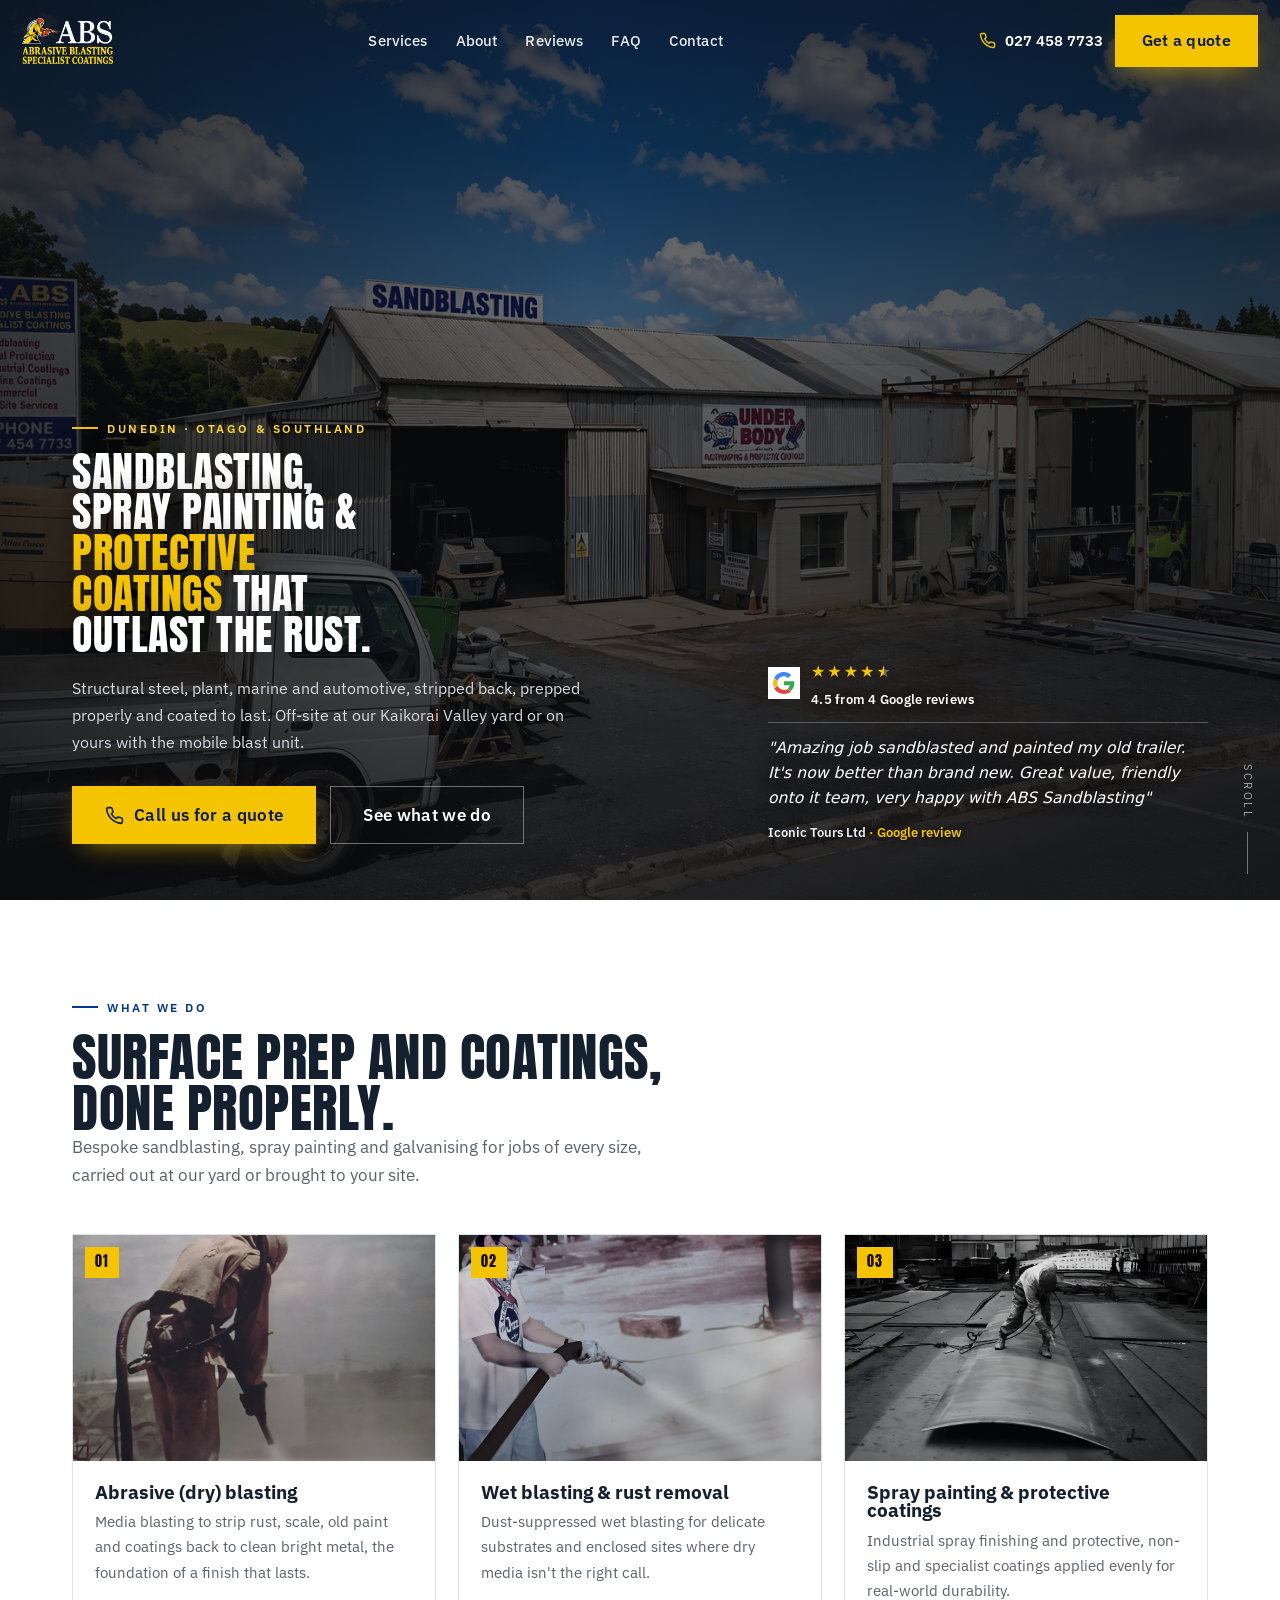
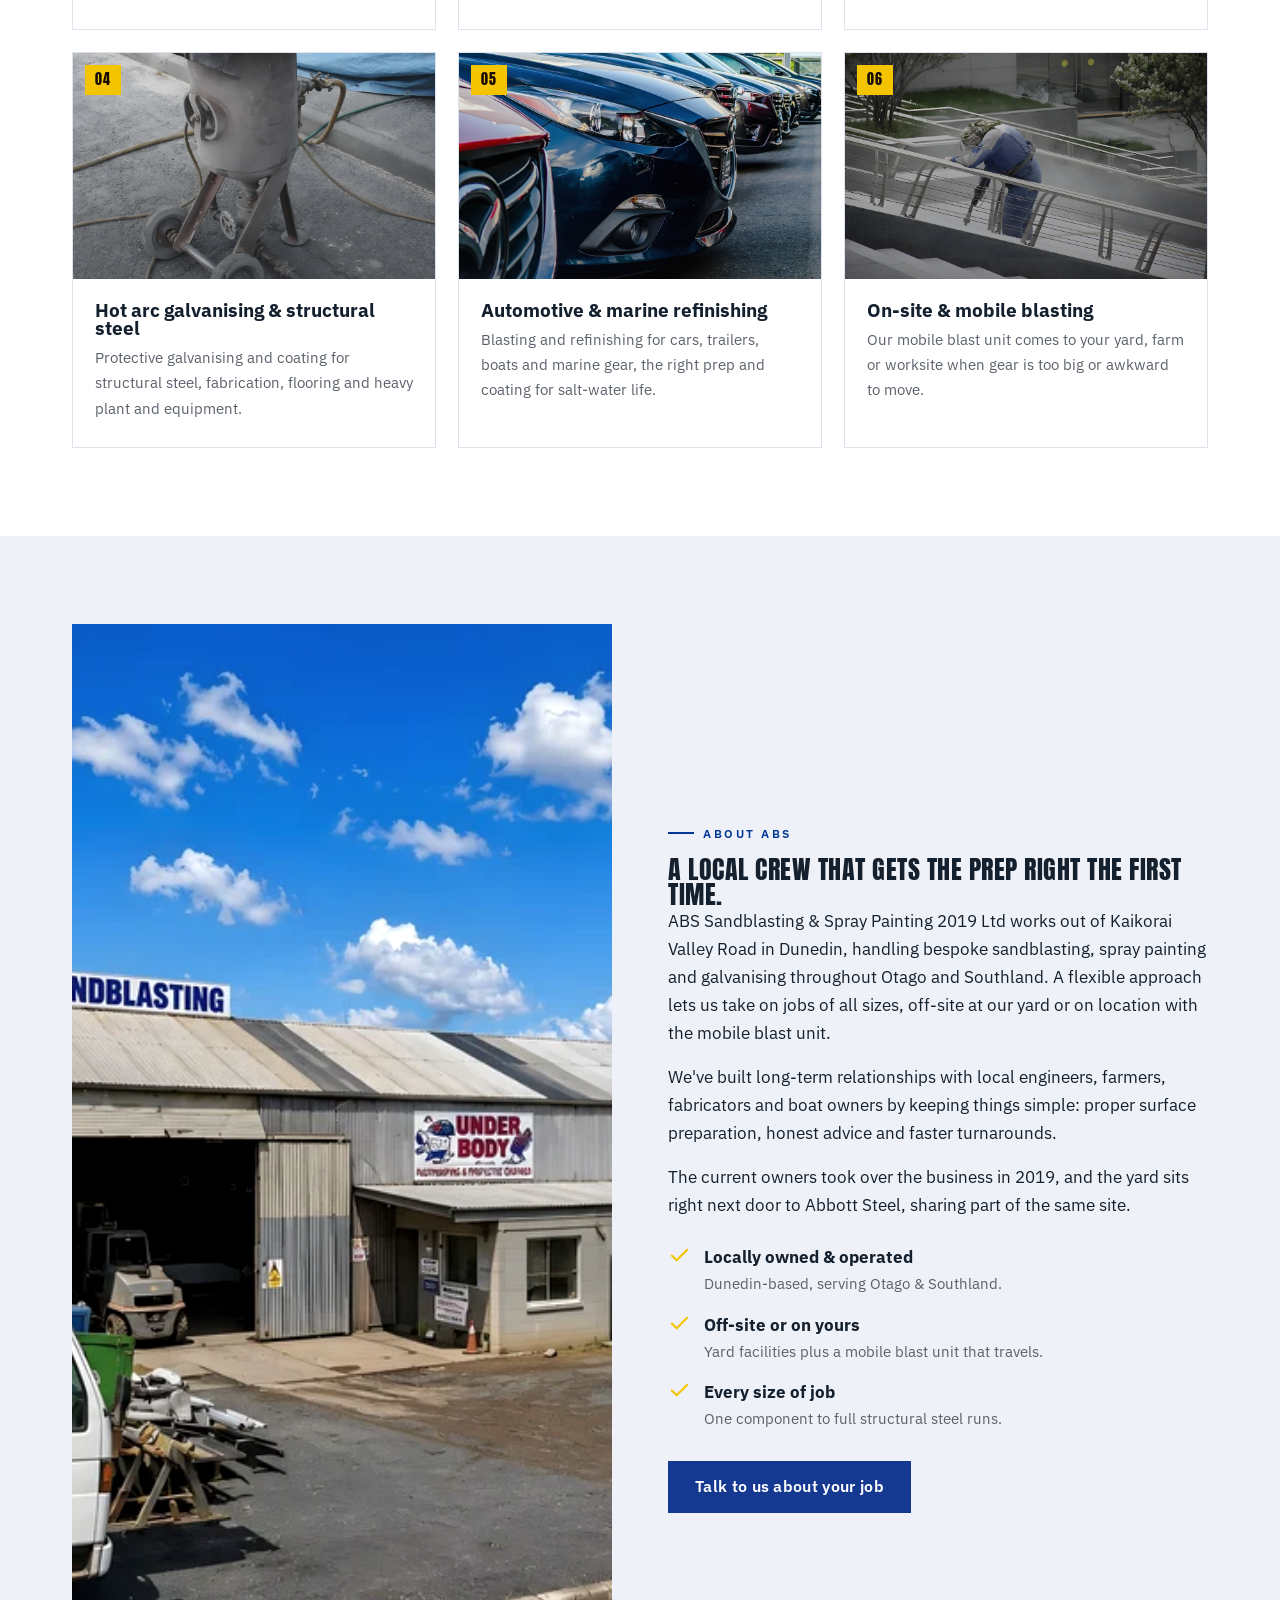
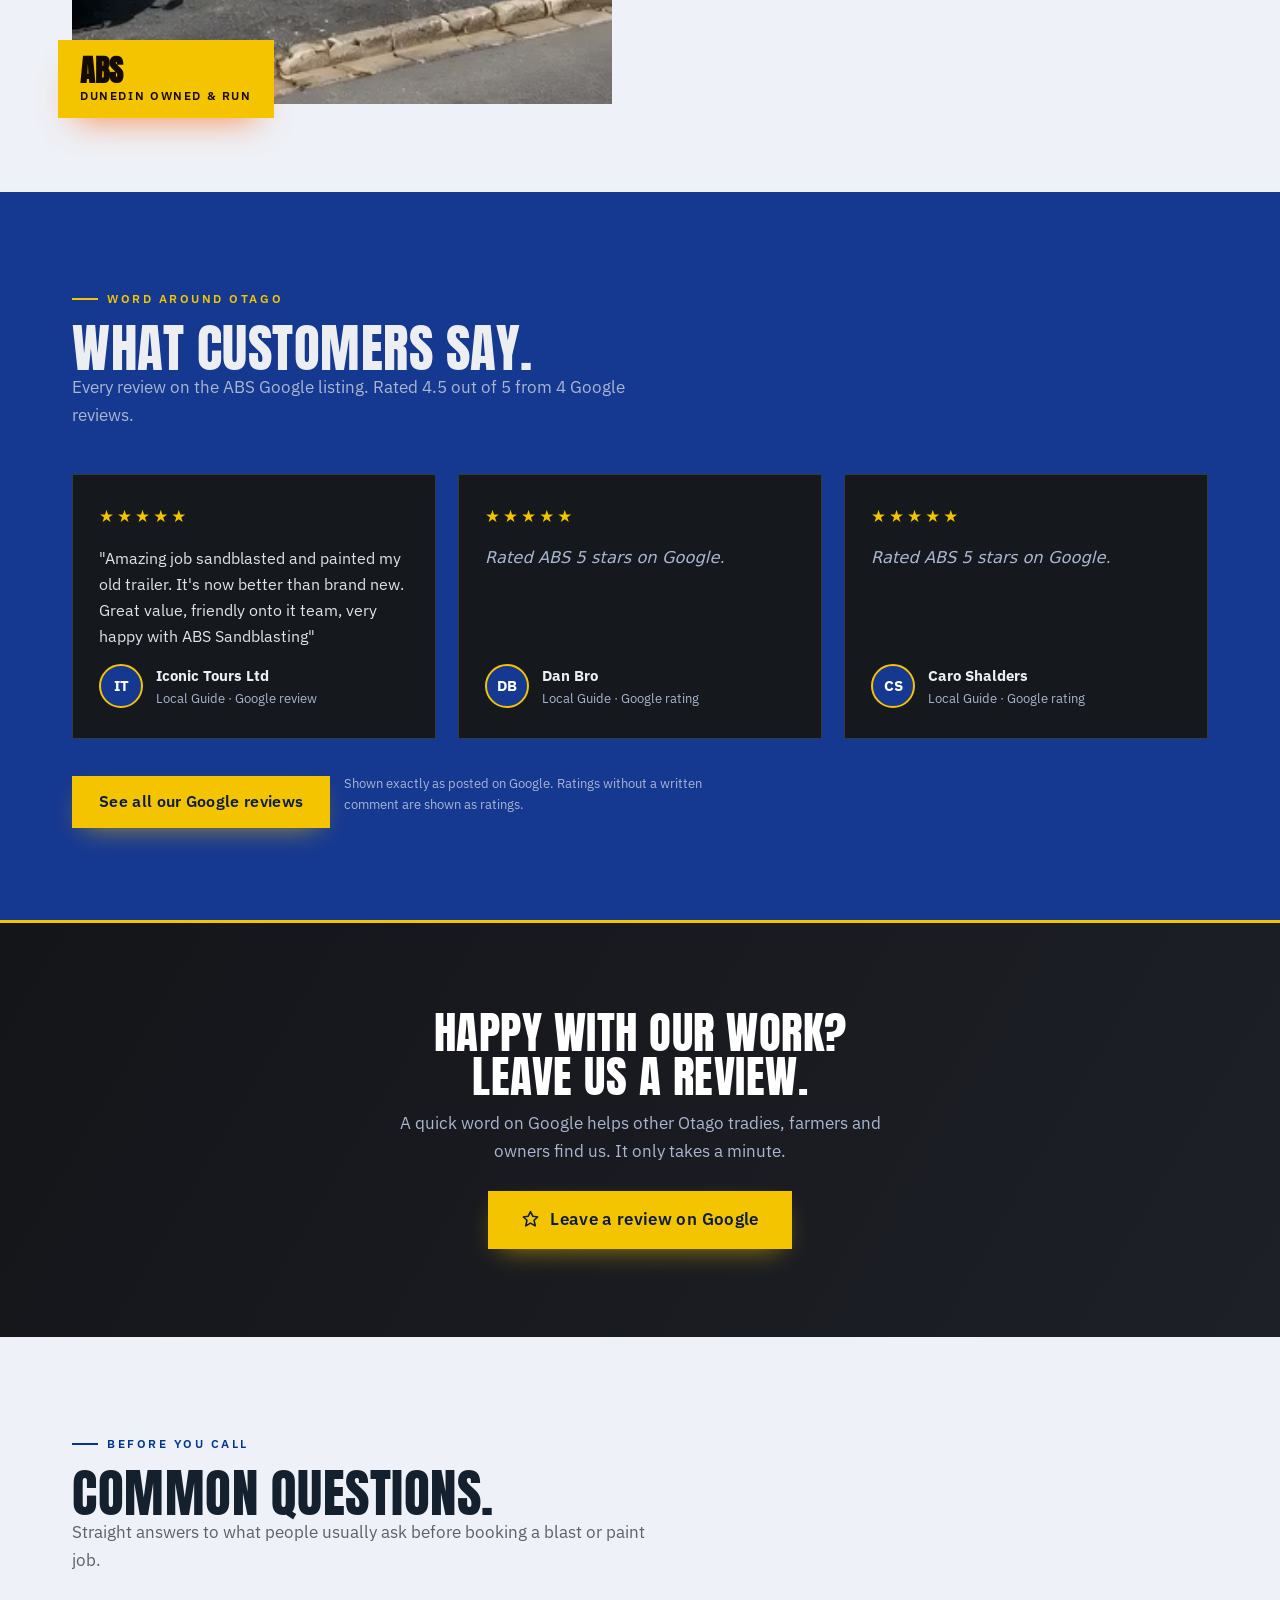
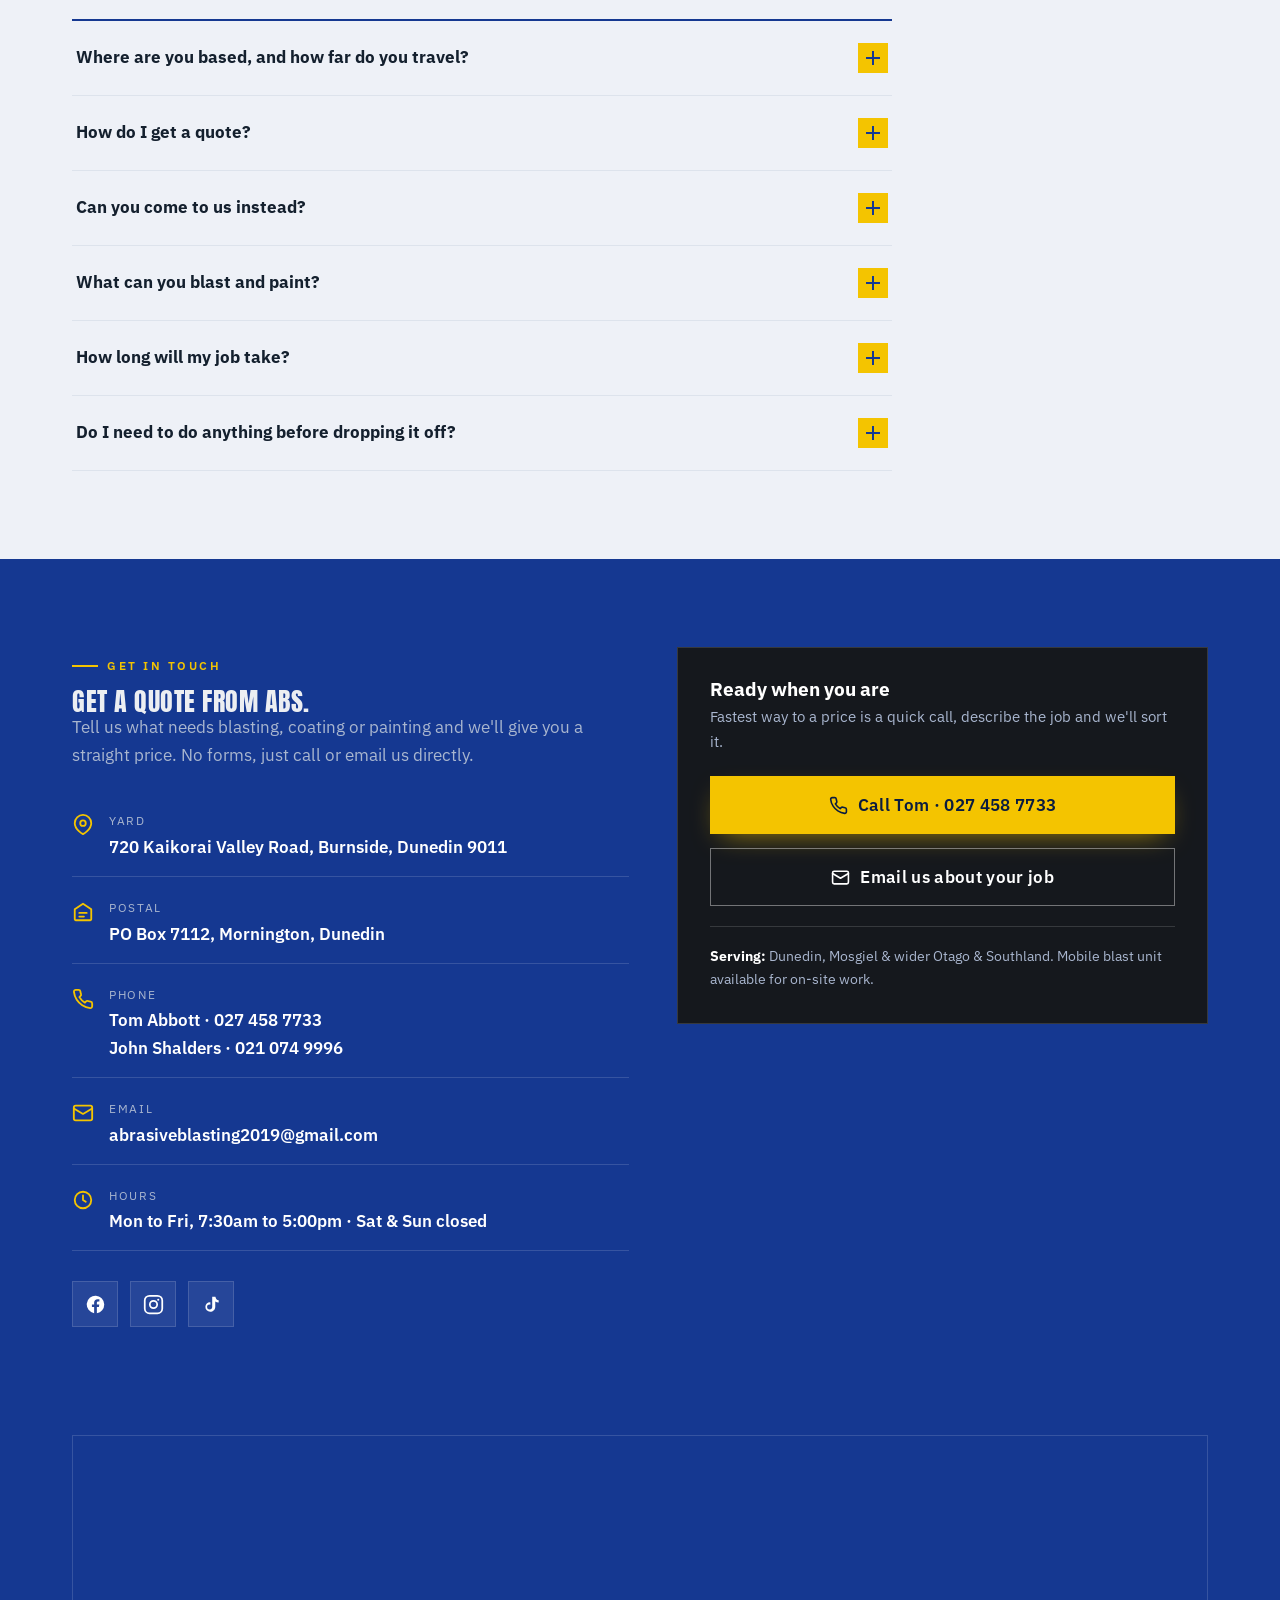
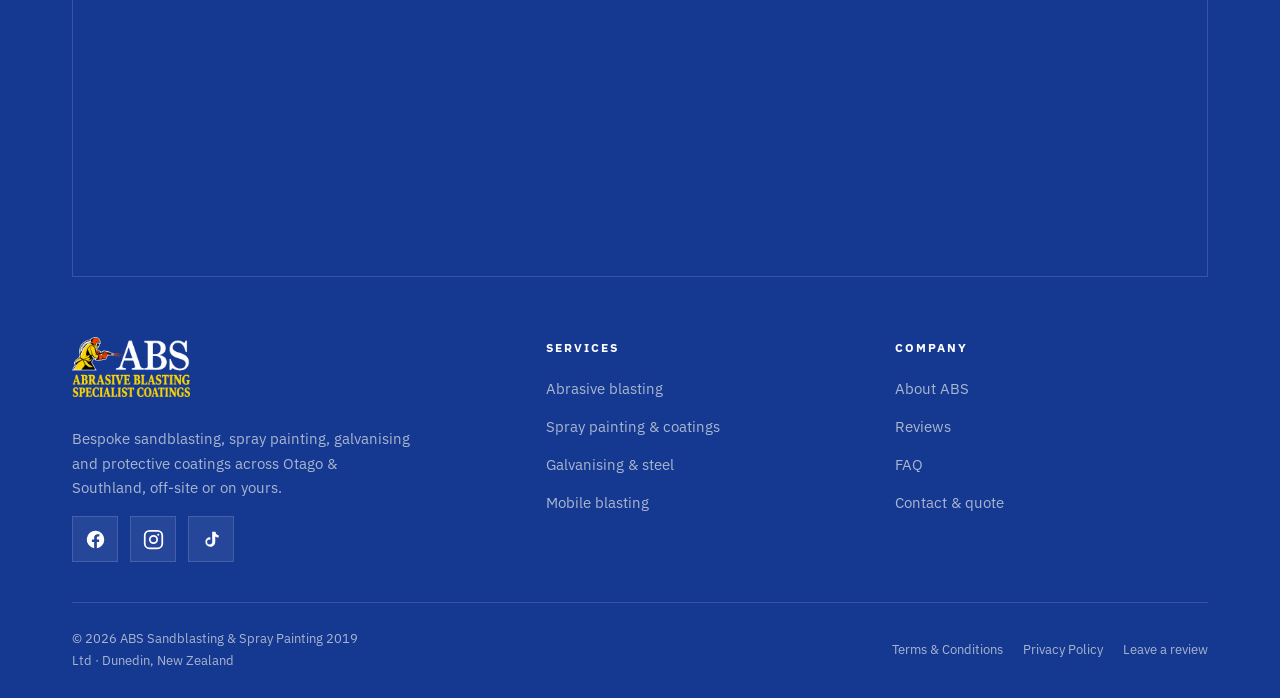
==== commit 78d6efd9: "Client's confirmed details: 2019 Ltd name, 720 Kaikorai Valley Rd, PO Box, Tom and John's mobiles, b" ====
--- a/index.html
+++ b/index.html
@@ -3,12 +3,12 @@
 <head>
 <meta charset="UTF-8">
 <meta name="viewport" content="width=device-width, initial-scale=1">
-<title>ABS Sandblasting &amp; Spray Painting Ltd | Sandblasting &amp; Coatings, Dunedin</title>
-<meta name="description" content="Dunedin sandblasting, spray painting, hot arc galvanising and protective coatings for structural steel, plant, marine and automotive. Mobile blast unit serving Otago &amp; Southland. Call ABS on 03 488 2035.">
+<title>ABS Sandblasting &amp; Spray Painting 2019 Ltd | Sandblasting &amp; Coatings, Dunedin</title>
+<meta name="description" content="Dunedin sandblasting, spray painting, hot arc galvanising and protective coatings for structural steel, plant, marine and automotive. Mobile blast unit serving Otago &amp; Southland. Call ABS on 027 458 7733.">
 <link rel="icon" href="favicon.svg" type="image/svg+xml">
 <meta property="og:type" content="website">
-<meta property="og:title" content="ABS Sandblasting &amp; Spray Painting Ltd, Dunedin">
-<meta property="og:description" content="Abrasive blasting, spray painting, galvanising &amp; protective coatings across Otago &amp; Southland. Mobile blast unit. Call ABS on 03 488 2035.">
+<meta property="og:title" content="ABS Sandblasting &amp; Spray Painting 2019 Ltd, Dunedin">
+<meta property="og:description" content="Abrasive blasting, spray painting, galvanising &amp; protective coatings across Otago &amp; Southland. Mobile blast unit. Call ABS on 027 458 7733.">
 <meta property="og:image" content="img/og-premises.jpg">
 <meta property="og:image:width" content="1200">
 <meta property="og:image:height" content="675">
@@ -40,9 +40,9 @@
     <a href="#contact">Contact</a>
   </nav>
   <div class="nav-cta">
-    <a class="nav-phone" href="tel:+6434882035" aria-label="Call ABS on 03 488 2035">
+    <a class="nav-phone" href="tel:+64274587733" aria-label="Call Tom at ABS on 027 458 7733">
       <svg viewBox="0 0 24 24" fill="none" stroke="currentColor" stroke-width="2" stroke-linecap="round" stroke-linejoin="round"><path d="M22 16.92v3a2 2 0 0 1-2.18 2 19.79 19.79 0 0 1-8.63-3.07 19.5 19.5 0 0 1-6-6 19.79 19.79 0 0 1-3.07-8.67A2 2 0 0 1 4.11 2h3a2 2 0 0 1 2 1.72c.13.96.36 1.9.7 2.81a2 2 0 0 1-.45 2.11L8.09 9.91a16 16 0 0 0 6 6l1.27-1.27a2 2 0 0 1 2.11-.45c.9.34 1.85.57 2.81.7A2 2 0 0 1 22 16.92z"/></svg>
-      03 488 2035
+      027 458 7733
     </a>
     <a class="btn btn--primary" href="#contact">Get a quote</a>
     <button class="hamburger" aria-label="Open menu" aria-expanded="false"><span></span><span></span><span></span></button>
@@ -64,7 +64,7 @@
       <h1>Sandblasting, spray painting &amp; <em>protective coatings</em> that outlast the rust.</h1>
       <p class="hero-sub">Structural steel, plant, marine and automotive, stripped back, prepped properly and coated to last. Off-site at our Kaikorai Valley yard or on yours with the mobile blast unit.</p>
       <div class="hero-cta">
-        <a class="btn btn--primary btn--lg" href="tel:+6434882035">
+        <a class="btn btn--primary btn--lg" href="tel:+64274587733">
           <svg viewBox="0 0 24 24" fill="none" stroke="currentColor" stroke-width="2" stroke-linecap="round" stroke-linejoin="round"><path d="M22 16.92v3a2 2 0 0 1-2.18 2 19.79 19.79 0 0 1-8.63-3.07 19.5 19.5 0 0 1-6-6 19.79 19.79 0 0 1-3.07-8.67A2 2 0 0 1 4.11 2h3a2 2 0 0 1 2 1.72c.13.96.36 1.9.7 2.81a2 2 0 0 1-.45 2.11L8.09 9.91a16 16 0 0 0 6 6l1.27-1.27a2 2 0 0 1 2.11-.45c.9.34 1.85.57 2.81.7A2 2 0 0 1 22 16.92z"/></svg>
           Call us for a quote
         </a>
@@ -132,8 +132,9 @@
       <div class="about-copy reveal">
         <span class="eyebrow">About ABS</span>
         <h2>A local crew that gets the prep right the first time.</h2>
-        <p>ABS Sandblasting &amp; Spray Painting Ltd works out of Kaikorai Valley Road in Dunedin, handling bespoke sandblasting, spray painting and galvanising throughout Otago and Southland. A flexible approach lets us take on jobs of all sizes, off-site at our yard or on location with the mobile blast unit.</p>
+        <p>ABS Sandblasting &amp; Spray Painting 2019 Ltd works out of Kaikorai Valley Road in Dunedin, handling bespoke sandblasting, spray painting and galvanising throughout Otago and Southland. A flexible approach lets us take on jobs of all sizes, off-site at our yard or on location with the mobile blast unit.</p>
         <p>We've built long-term relationships with local engineers, farmers, fabricators and boat owners by keeping things simple: proper surface preparation, honest advice and faster turnarounds.</p>
+        <p>The current owners took over the business in 2019, and the yard sits right next door to Abbott Steel, sharing part of the same site.</p>
         <ul class="checklist">
           <li><svg viewBox="0 0 24 24" fill="none" stroke="currentColor" stroke-width="2.2" stroke-linecap="round" stroke-linejoin="round"><path d="M20 6L9 17l-5-5"/></svg><div><b>Locally owned &amp; operated</b><span>Dunedin-based, serving Otago &amp; Southland.</span></div></li>
           <li><svg viewBox="0 0 24 24" fill="none" stroke="currentColor" stroke-width="2.2" stroke-linecap="round" stroke-linejoin="round"><path d="M20 6L9 17l-5-5"/></svg><div><b>Off-site or on yours</b><span>Yard facilities plus a mobile blast unit that travels.</span></div></li>
@@ -200,11 +201,11 @@
     <div class="faq-list reveal">
       <details class="faq">
         <summary>Where are you based, and how far do you travel?</summary>
-        <p>Our yard is at 722 Kaikorai Valley Road, Burnside, Dunedin. We work across Dunedin, Mosgiel and the wider Otago and Southland area, either at the yard or on your site with the mobile blast unit.</p>
+        <p>Our yard is at 720 Kaikorai Valley Road, Burnside, Dunedin. We work across Dunedin, Mosgiel and the wider Otago and Southland area, either at the yard or on your site with the mobile blast unit.</p>
       </details>
       <details class="faq">
         <summary>How do I get a quote?</summary>
-        <p>Call us on <a href="tel:+6434882035">03 488 2035</a> (Monday to Friday, 7:30am to 5pm) or email us. It helps to tell us what the item is, roughly how big it is, what coating it has now, what finish you want and where it is. Photos make it quicker to give you a straight price.</p>
+        <p>Call Tom on <a href="tel:+64274587733">027 458 7733</a> or John on <a href="tel:+64210749996">021 074 9996</a> (Monday to Friday, 7:30am to 5pm), or email us. It helps to tell us what the item is, roughly how big it is, what coating it has now, what finish you want and where it is. Photos make it quicker to give you a straight price.</p>
       </details>
       <details class="faq">
         <summary>Can you come to us instead?</summary>
@@ -237,15 +238,19 @@
         <div class="contact-rows">
           <div class="crow">
             <svg viewBox="0 0 24 24" fill="none" stroke="currentColor" stroke-width="2" stroke-linecap="round" stroke-linejoin="round"><path d="M21 10c0 7-9 12-9 12s-9-5-9-12a9 9 0 0 1 18 0z"/><circle cx="12" cy="10" r="3"/></svg>
-            <div><div class="k">Yard</div><div class="v">722 Kaikorai Valley Road, Burnside, Dunedin 9011</div></div>
+            <div><div class="k">Yard</div><div class="v">720 Kaikorai Valley Road, Burnside, Dunedin 9011</div></div>
+          </div>
+          <div class="crow">
+            <svg viewBox="0 0 24 24" fill="none" stroke="currentColor" stroke-width="2" stroke-linecap="round" stroke-linejoin="round"><path d="M3 9l9-6 9 6v11a1 1 0 0 1-1 1H4a1 1 0 0 1-1-1z"/><path d="M8 13h8M8 17h5"/></svg>
+            <div><div class="k">Postal</div><div class="v">PO Box 7112, Mornington, Dunedin</div></div>
           </div>
           <div class="crow">
             <svg viewBox="0 0 24 24" fill="none" stroke="currentColor" stroke-width="2" stroke-linecap="round" stroke-linejoin="round"><path d="M22 16.92v3a2 2 0 0 1-2.18 2 19.79 19.79 0 0 1-8.63-3.07 19.5 19.5 0 0 1-6-6 19.79 19.79 0 0 1-3.07-8.67A2 2 0 0 1 4.11 2h3a2 2 0 0 1 2 1.72c.13.96.36 1.9.7 2.81a2 2 0 0 1-.45 2.11L8.09 9.91a16 16 0 0 0 6 6l1.27-1.27a2 2 0 0 1 2.11-.45c.9.34 1.85.57 2.81.7A2 2 0 0 1 22 16.92z"/></svg>
-            <div><div class="k">Phone</div><div class="v"><a href="tel:+6434882035">03 488 2035</a></div></div>
+            <div><div class="k">Phone</div><div class="v"><a href="tel:+64274587733">Tom Abbott · 027 458 7733</a><br><a href="tel:+64210749996">John Shalders · 021 074 9996</a></div></div>
           </div>
           <div class="crow">
             <svg viewBox="0 0 24 24" fill="none" stroke="currentColor" stroke-width="2" stroke-linecap="round" stroke-linejoin="round"><path d="M4 4h16a2 2 0 0 1 2 2v12a2 2 0 0 1-2 2H4a2 2 0 0 1-2-2V6a2 2 0 0 1 2-2z"/><path d="M22 7l-10 6L2 7"/></svg>
-            <div><div class="k">Email</div><div class="v"><a data-gmail data-user="abbott.steel" data-domain="xtra.co.nz" data-su="Sandblasting%20%26%20spray%20painting%20enquiry" data-body="Hi%20ABS%2C%0A%0AI%27d%20like%20a%20quote%20for%3A%0A%0AItem%20%2F%20job%3A%0ALocation%3A%0ATimeframe%3A%0A%0AThanks%2C" href="#"><span data-email-text>Email ABS</span></a></div></div>
+            <div><div class="k">Email</div><div class="v"><a data-gmail data-user="abrasiveblasting2019" data-domain="gmail.com" data-su="Sandblasting%20%26%20spray%20painting%20enquiry" data-body="Hi%20ABS%2C%0A%0AI%27d%20like%20a%20quote%20for%3A%0A%0AItem%20%2F%20job%3A%0ALocation%3A%0ATimeframe%3A%0A%0AThanks%2C" href="#"><span data-email-text>Email ABS</span></a></div></div>
           </div>
           <div class="crow">
             <svg viewBox="0 0 24 24" fill="none" stroke="currentColor" stroke-width="2" stroke-linecap="round" stroke-linejoin="round"><circle cx="12" cy="12" r="9"/><path d="M12 7v5l3 2"/></svg>
@@ -268,11 +273,11 @@
         <h3>Ready when you are</h3>
         <p>Fastest way to a price is a quick call, describe the job and we'll sort it.</p>
         <div class="contact-btns">
-          <a class="btn btn--primary btn--lg btn--block" href="tel:+6434882035">
+          <a class="btn btn--primary btn--lg btn--block" href="tel:+64274587733">
             <svg viewBox="0 0 24 24" fill="none" stroke="currentColor" stroke-width="2" stroke-linecap="round" stroke-linejoin="round"><path d="M22 16.92v3a2 2 0 0 1-2.18 2 19.79 19.79 0 0 1-8.63-3.07 19.5 19.5 0 0 1-6-6 19.79 19.79 0 0 1-3.07-8.67A2 2 0 0 1 4.11 2h3a2 2 0 0 1 2 1.72c.13.96.36 1.9.7 2.81a2 2 0 0 1-.45 2.11L8.09 9.91a16 16 0 0 0 6 6l1.27-1.27a2 2 0 0 1 2.11-.45c.9.34 1.85.57 2.81.7A2 2 0 0 1 22 16.92z"/></svg>
-            Call ABS · 03 488 2035
-          </a>
-          <a class="btn btn--ghost btn--lg btn--block" data-gmail data-user="abbott.steel" data-domain="xtra.co.nz" data-su="Sandblasting%20%26%20spray%20painting%20enquiry" data-body="Hi%20ABS%2C%0A%0AI%27d%20like%20a%20quote%20for%3A%0A%0AItem%20%2F%20job%3A%0ALocation%3A%0ATimeframe%3A%0A%0AThanks%2C" href="#">
+            Call Tom · 027 458 7733
+          </a>
+          <a class="btn btn--ghost btn--lg btn--block" data-gmail data-user="abrasiveblasting2019" data-domain="gmail.com" data-su="Sandblasting%20%26%20spray%20painting%20enquiry" data-body="Hi%20ABS%2C%0A%0AI%27d%20like%20a%20quote%20for%3A%0A%0AItem%20%2F%20job%3A%0ALocation%3A%0ATimeframe%3A%0A%0AThanks%2C" href="#">
             <svg viewBox="0 0 24 24" fill="none" stroke="currentColor" stroke-width="2" stroke-linecap="round" stroke-linejoin="round"><path d="M4 4h16a2 2 0 0 1 2 2v12a2 2 0 0 1-2 2H4a2 2 0 0 1-2-2V6a2 2 0 0 1 2-2z"/><path d="M22 7l-10 6L2 7"/></svg>
             Email us about your job
           </a>
@@ -288,7 +293,7 @@
   <div class="container">
     <div class="map-inner">
       <iframe class="map-frame" title="ABS Sandblasting &amp; Spray Painting location on Google Maps"
-        src="https://www.google.com/maps?q=722%20Kaikorai%20Valley%20Road,%20Burnside,%20Dunedin&output=embed"
+        src="https://www.google.com/maps?q=720%20Kaikorai%20Valley%20Road,%20Burnside,%20Dunedin&output=embed"
         loading="lazy" referrerpolicy="no-referrer-when-downgrade" allowfullscreen></iframe>
     </div>
   </div>
@@ -335,7 +340,7 @@
       </div>
     </div>
     <div class="footer-bottom">
-      <p>© <span id="year">2026</span> ABS Sandblasting &amp; Spray Painting Ltd · Dunedin, New Zealand</p>
+      <p>© <span id="year">2026</span> ABS Sandblasting &amp; Spray Painting 2019 Ltd · Dunedin, New Zealand</p>
       <div class="fl">
         <a href="terms.html">Terms &amp; Conditions</a>
         <a href="privacy.html">Privacy Policy</a>
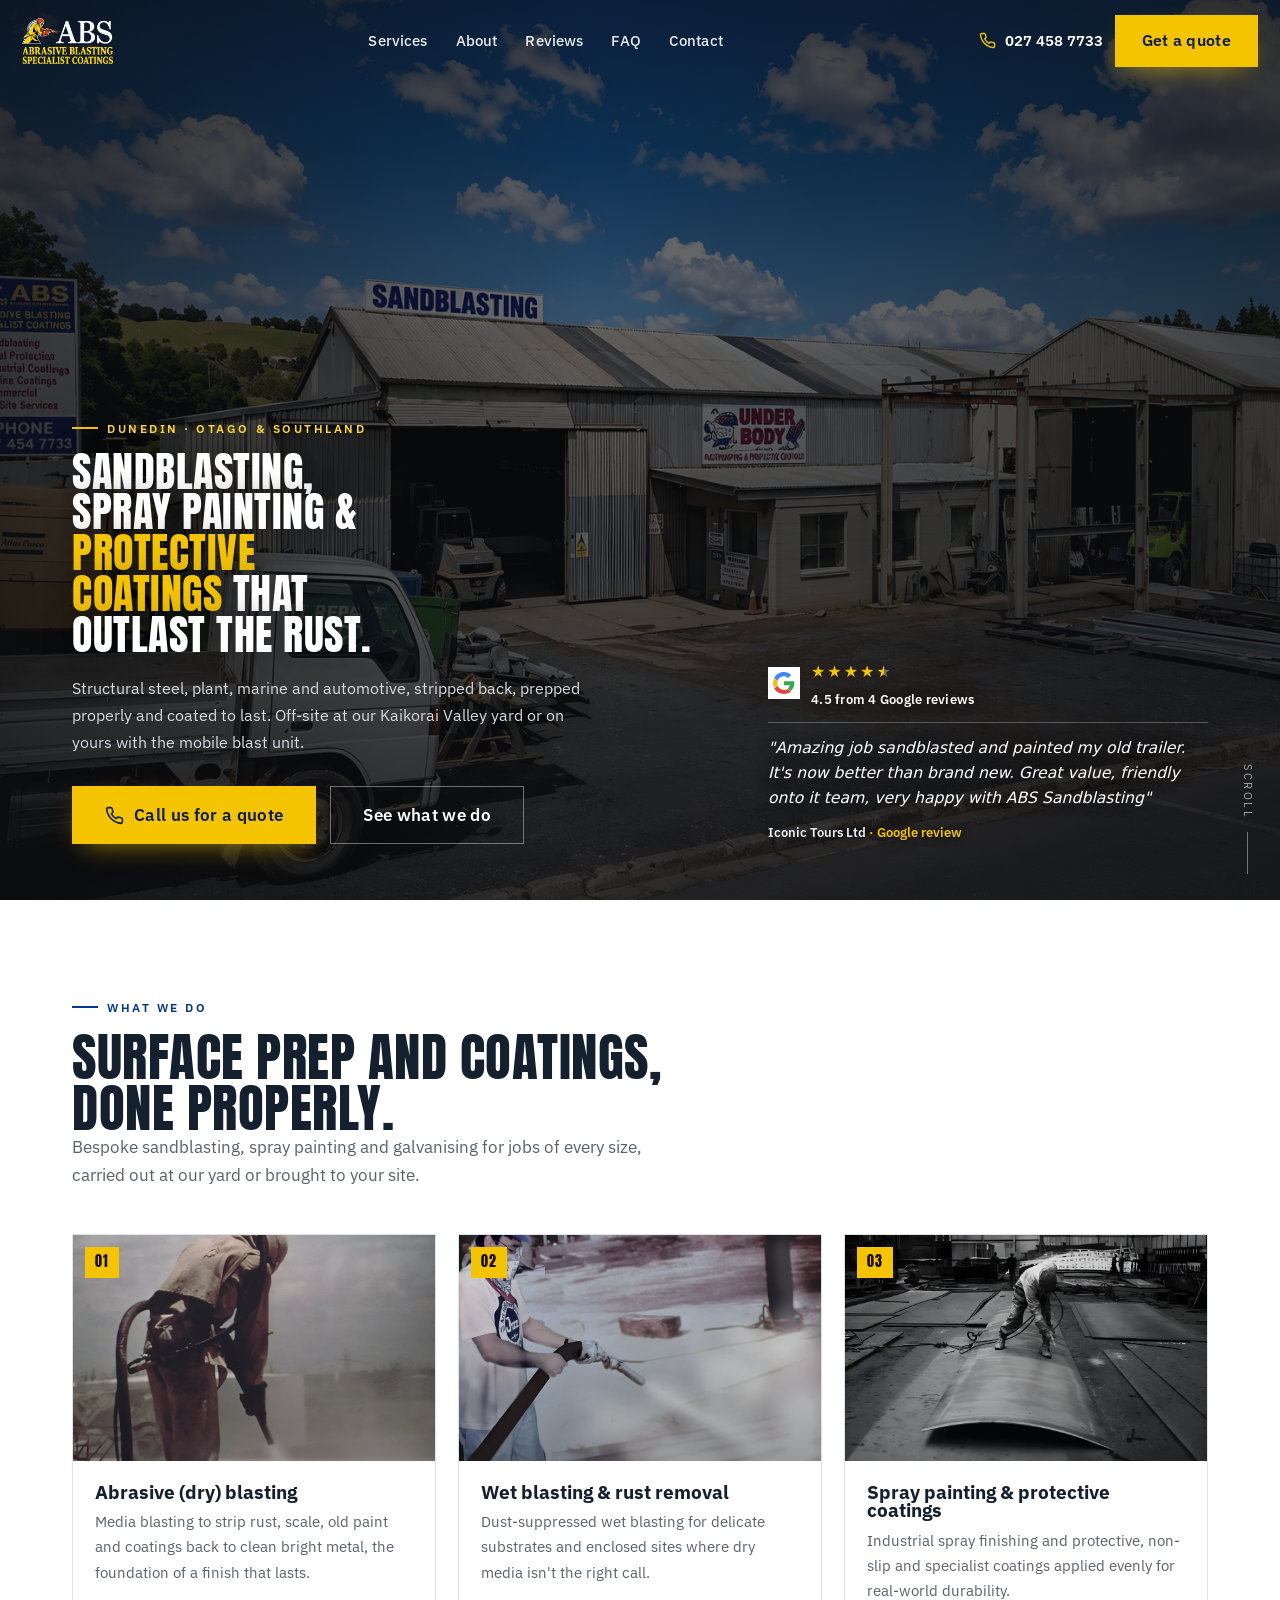
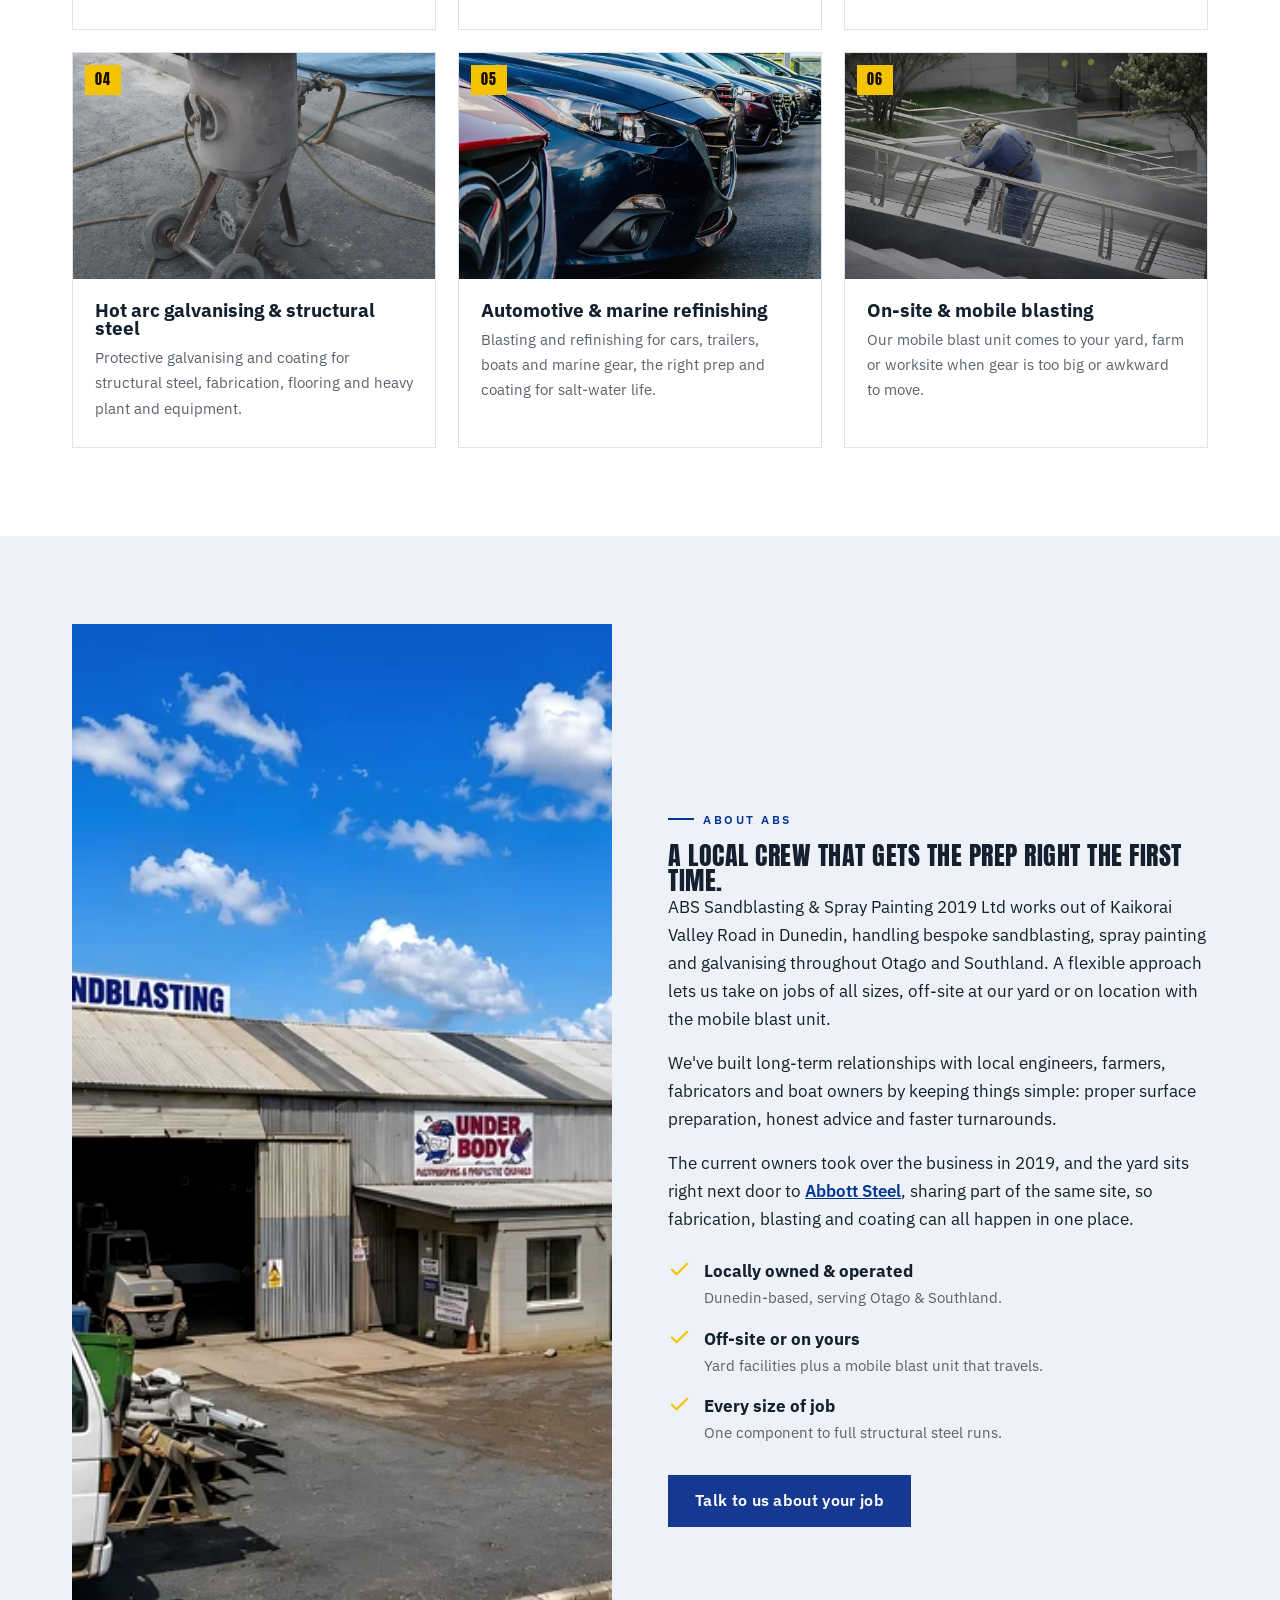
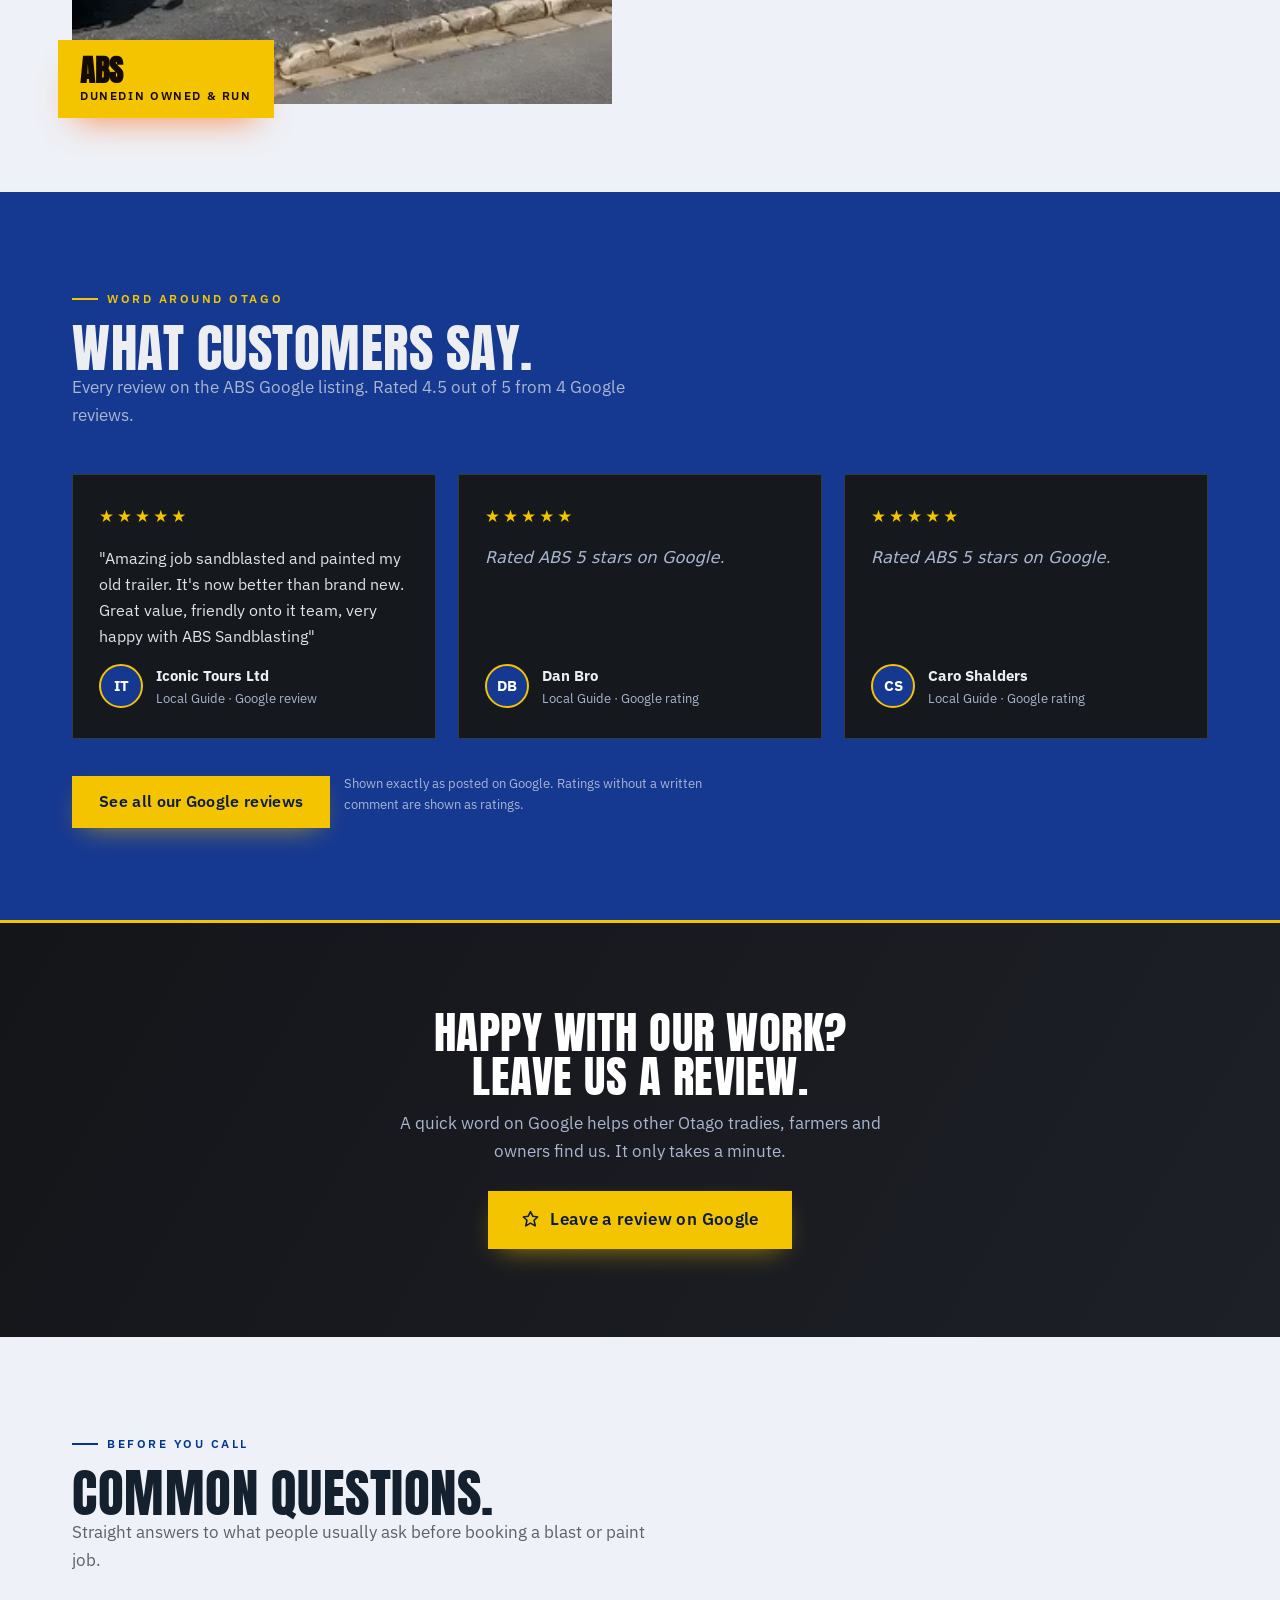
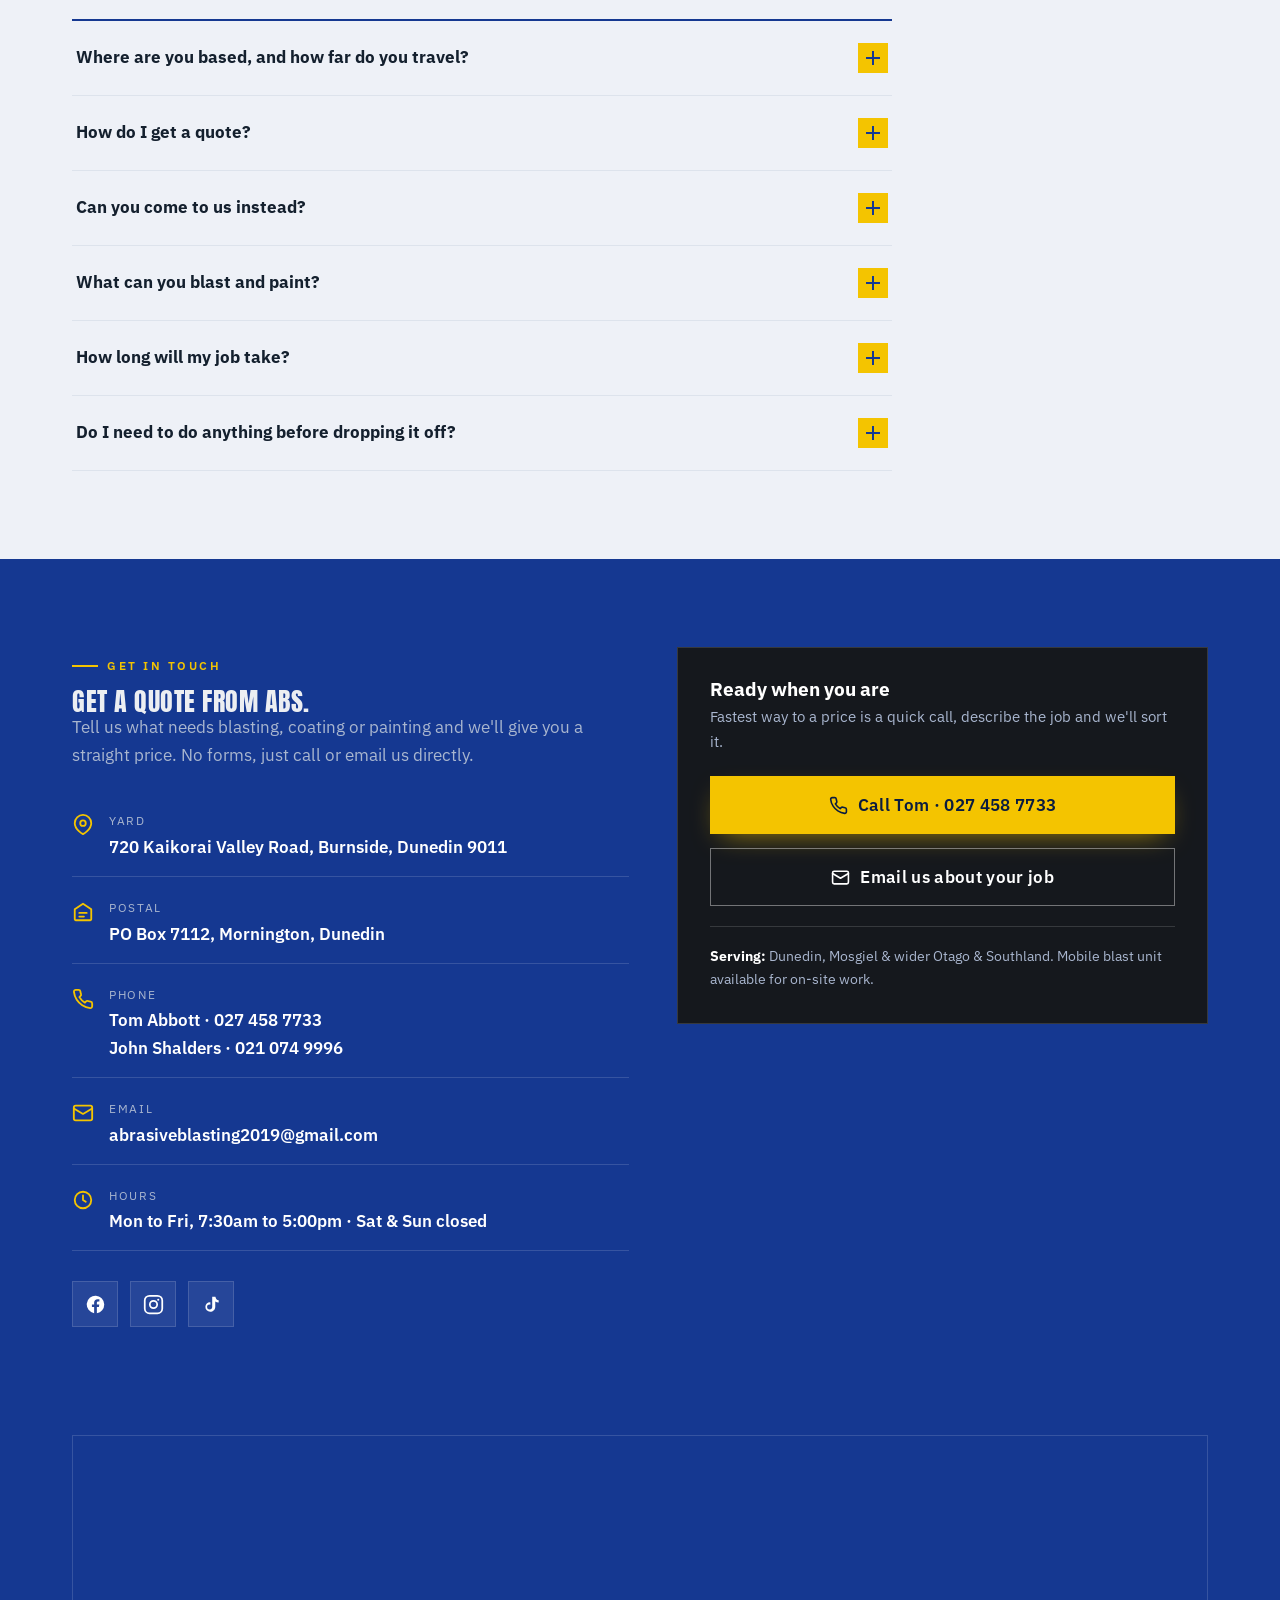
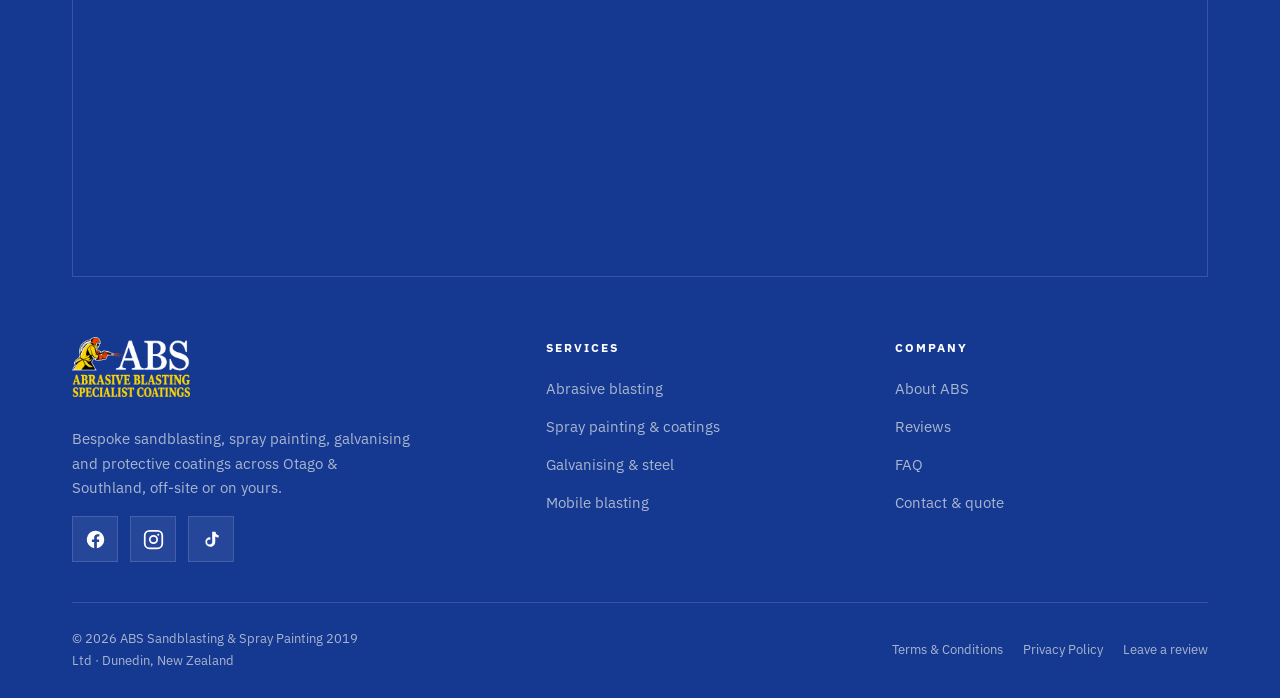
==== commit 5afbc014: "Link to Abbott Steel next door Co-Authored-By: Claude Opus 5.5 <noreply@anthropic.com>" ====
--- a/index.html
+++ b/index.html
@@ -134,7 +134,7 @@
         <h2>A local crew that gets the prep right the first time.</h2>
         <p>ABS Sandblasting &amp; Spray Painting 2019 Ltd works out of Kaikorai Valley Road in Dunedin, handling bespoke sandblasting, spray painting and galvanising throughout Otago and Southland. A flexible approach lets us take on jobs of all sizes, off-site at our yard or on location with the mobile blast unit.</p>
         <p>We've built long-term relationships with local engineers, farmers, fabricators and boat owners by keeping things simple: proper surface preparation, honest advice and faster turnarounds.</p>
-        <p>The current owners took over the business in 2019, and the yard sits right next door to Abbott Steel, sharing part of the same site.</p>
+        <p>The current owners took over the business in 2019, and the yard sits right next door to <a href="https://www.abbottsteel.co.nz" target="_blank" rel="noopener" style="color:var(--blue);font-weight:600;text-decoration:underline">Abbott Steel</a>, sharing part of the same site, so fabrication, blasting and coating can all happen in one place.</p>
         <ul class="checklist">
           <li><svg viewBox="0 0 24 24" fill="none" stroke="currentColor" stroke-width="2.2" stroke-linecap="round" stroke-linejoin="round"><path d="M20 6L9 17l-5-5"/></svg><div><b>Locally owned &amp; operated</b><span>Dunedin-based, serving Otago &amp; Southland.</span></div></li>
           <li><svg viewBox="0 0 24 24" fill="none" stroke="currentColor" stroke-width="2.2" stroke-linecap="round" stroke-linejoin="round"><path d="M20 6L9 17l-5-5"/></svg><div><b>Off-site or on yours</b><span>Yard facilities plus a mobile blast unit that travels.</span></div></li>
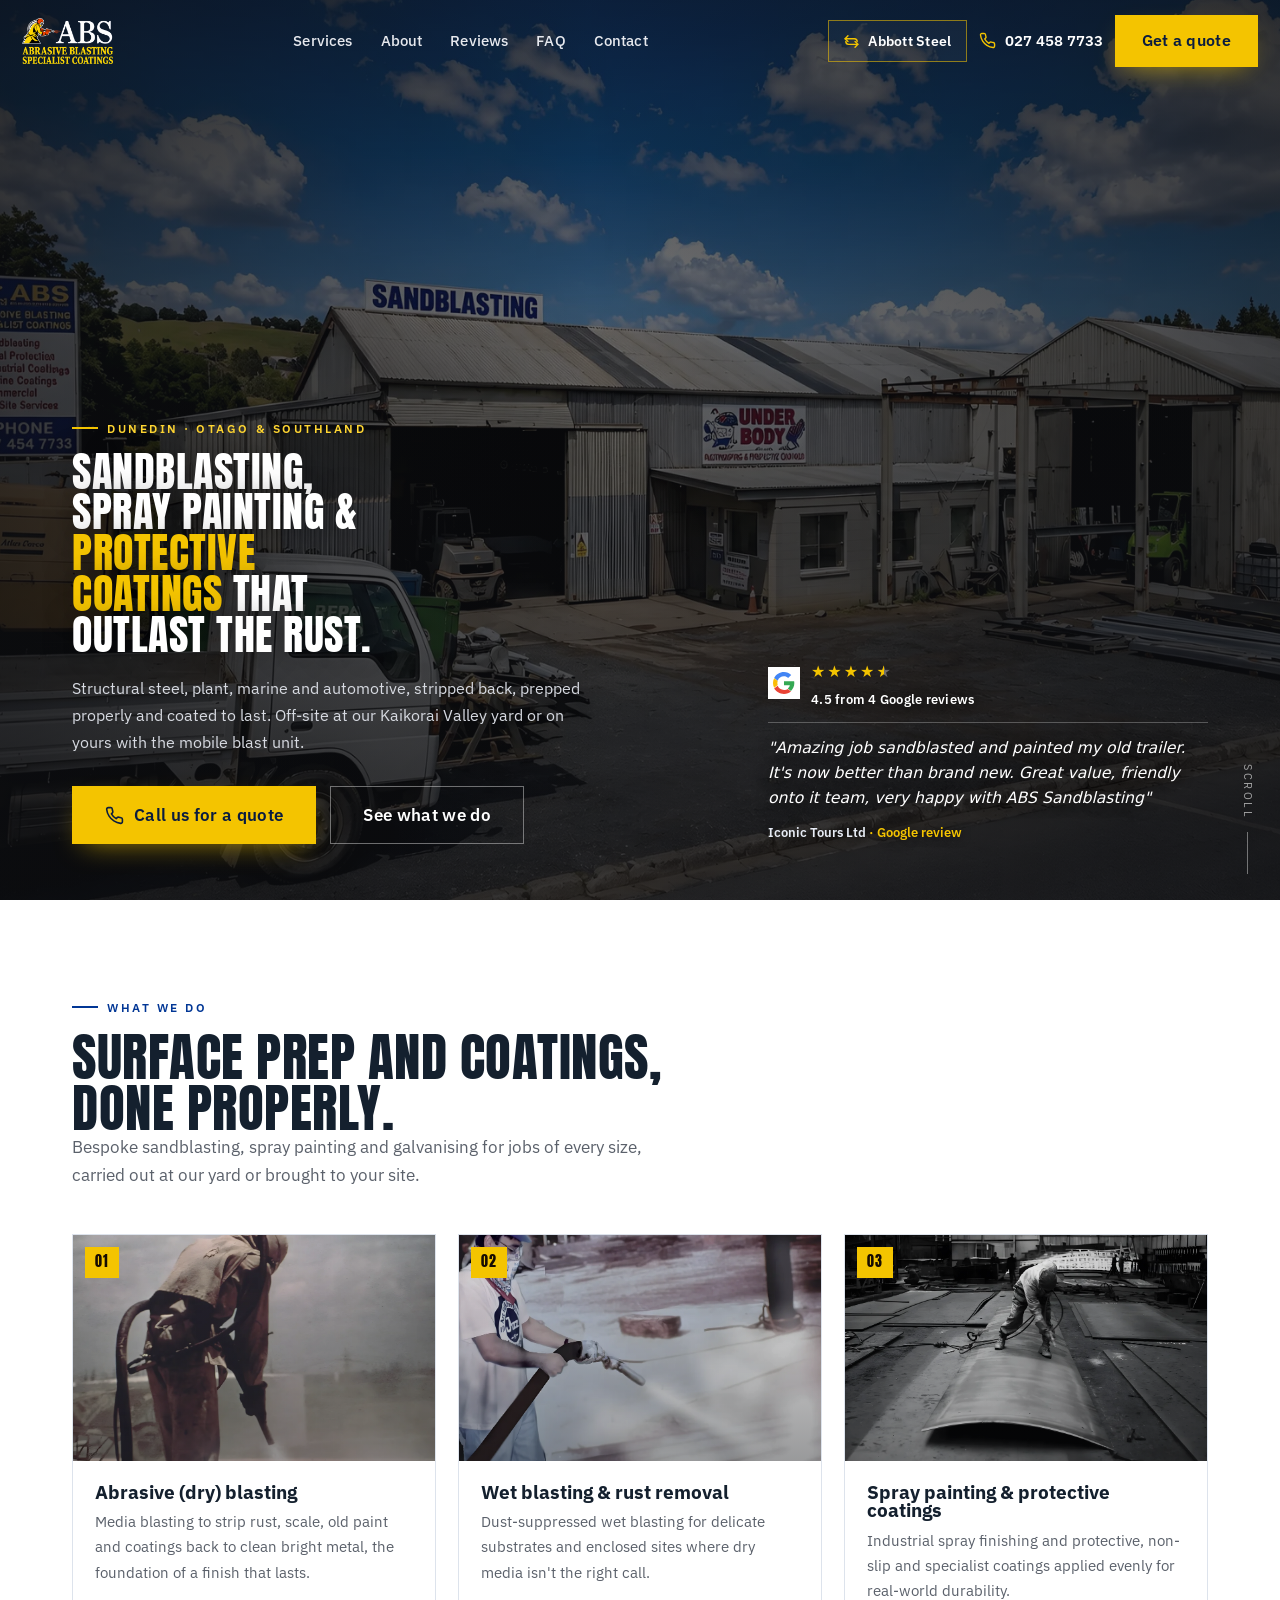
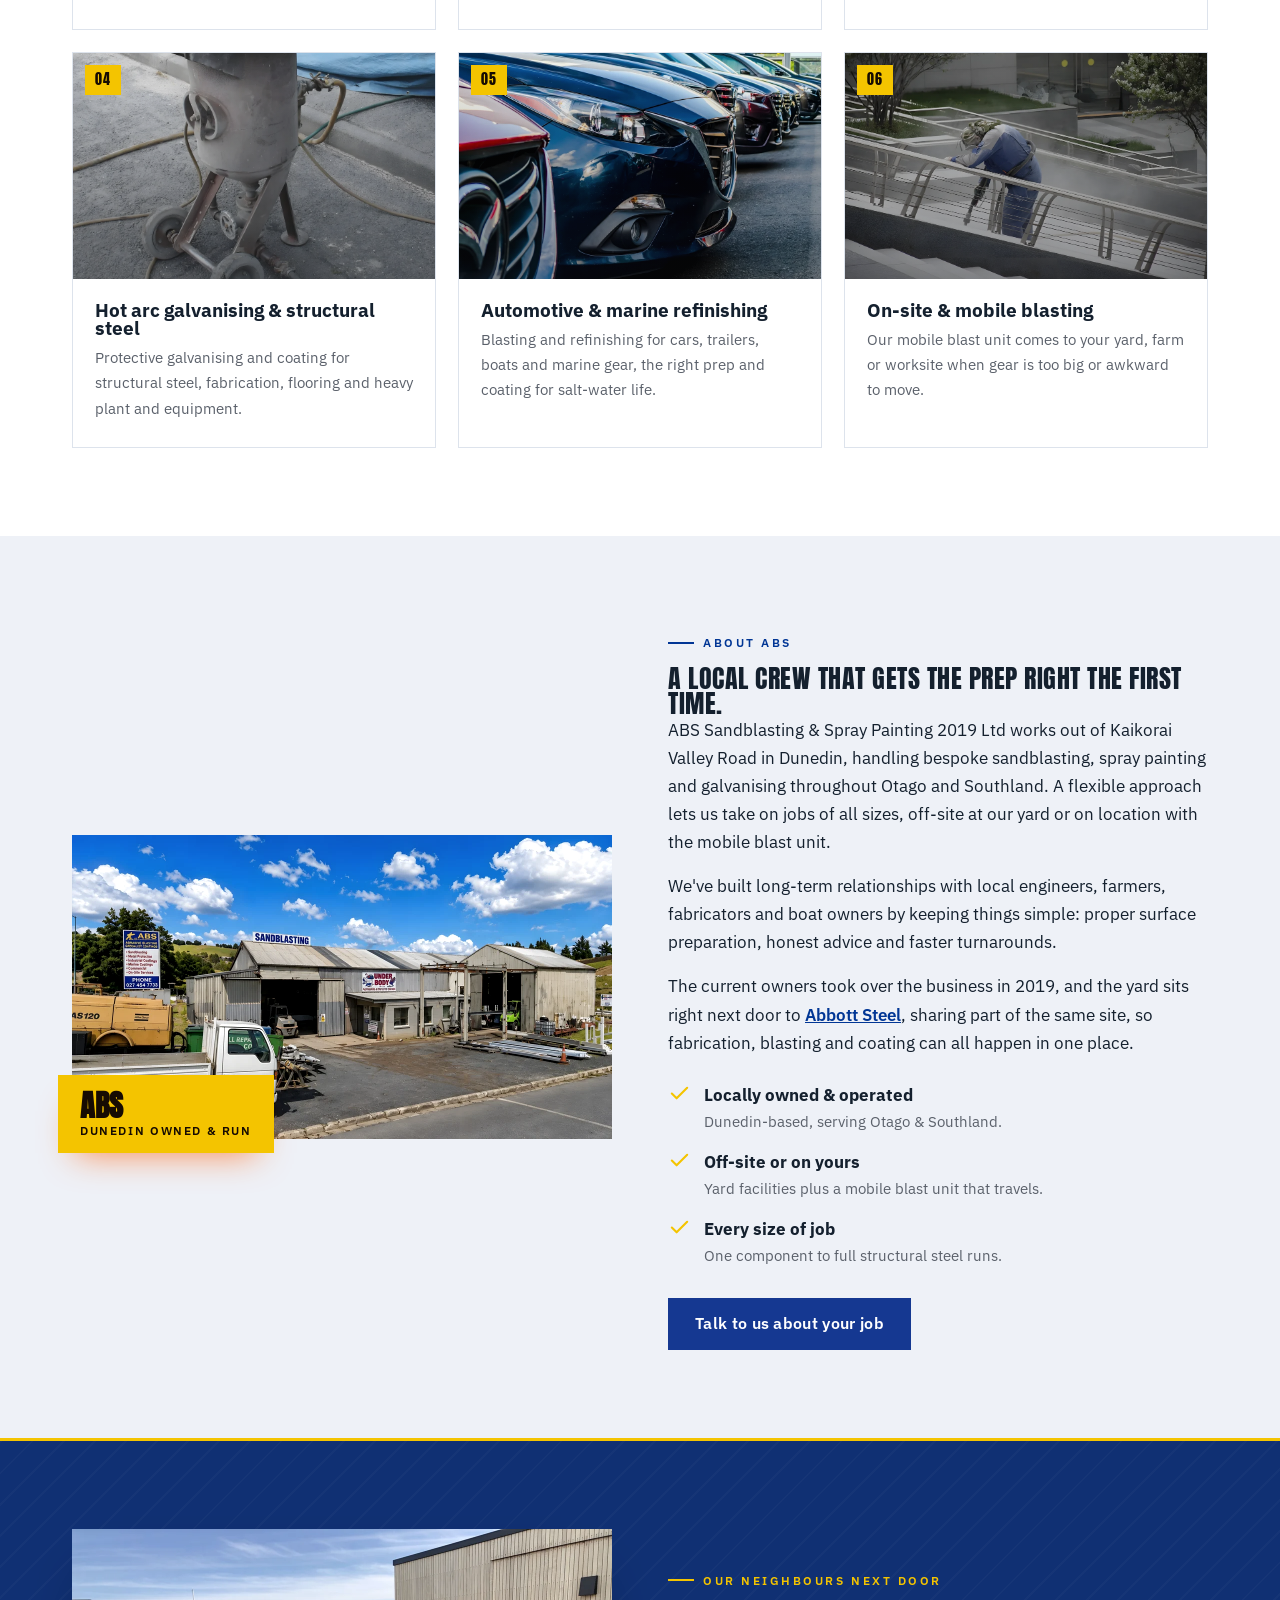
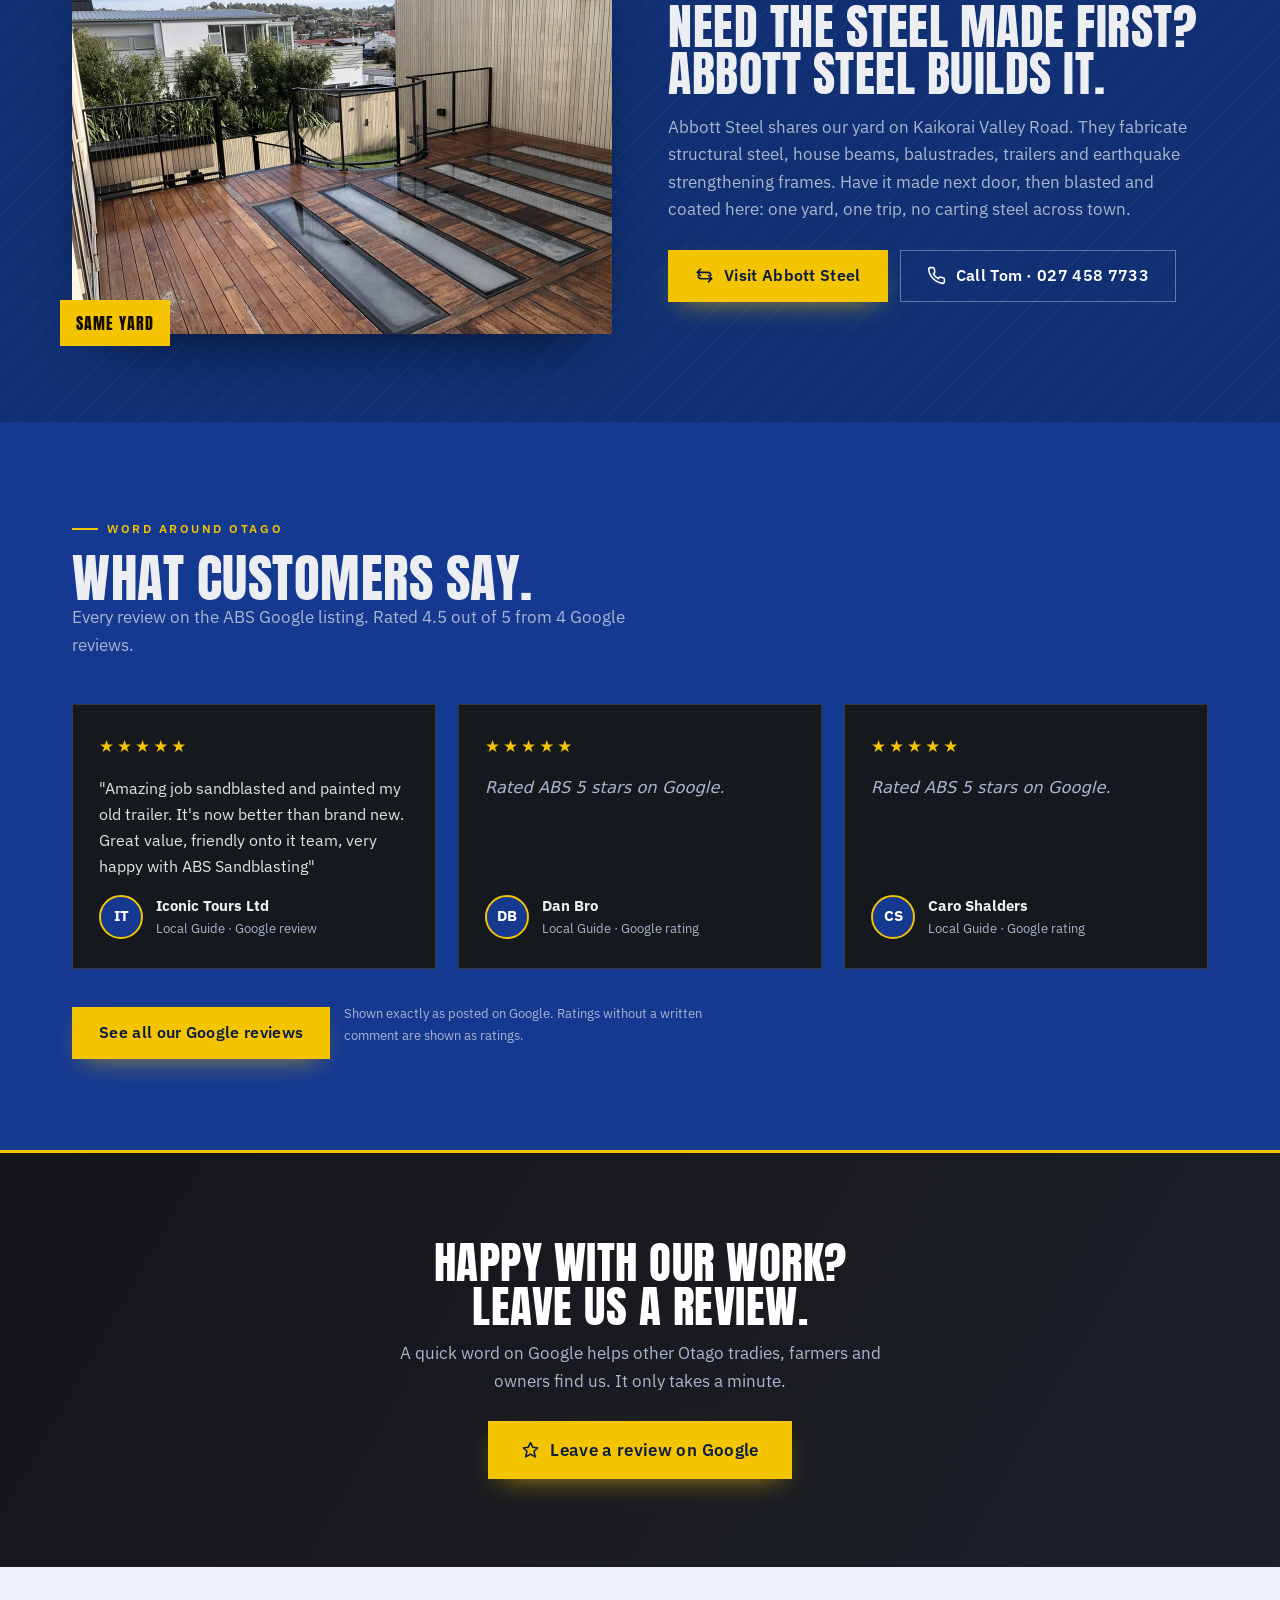
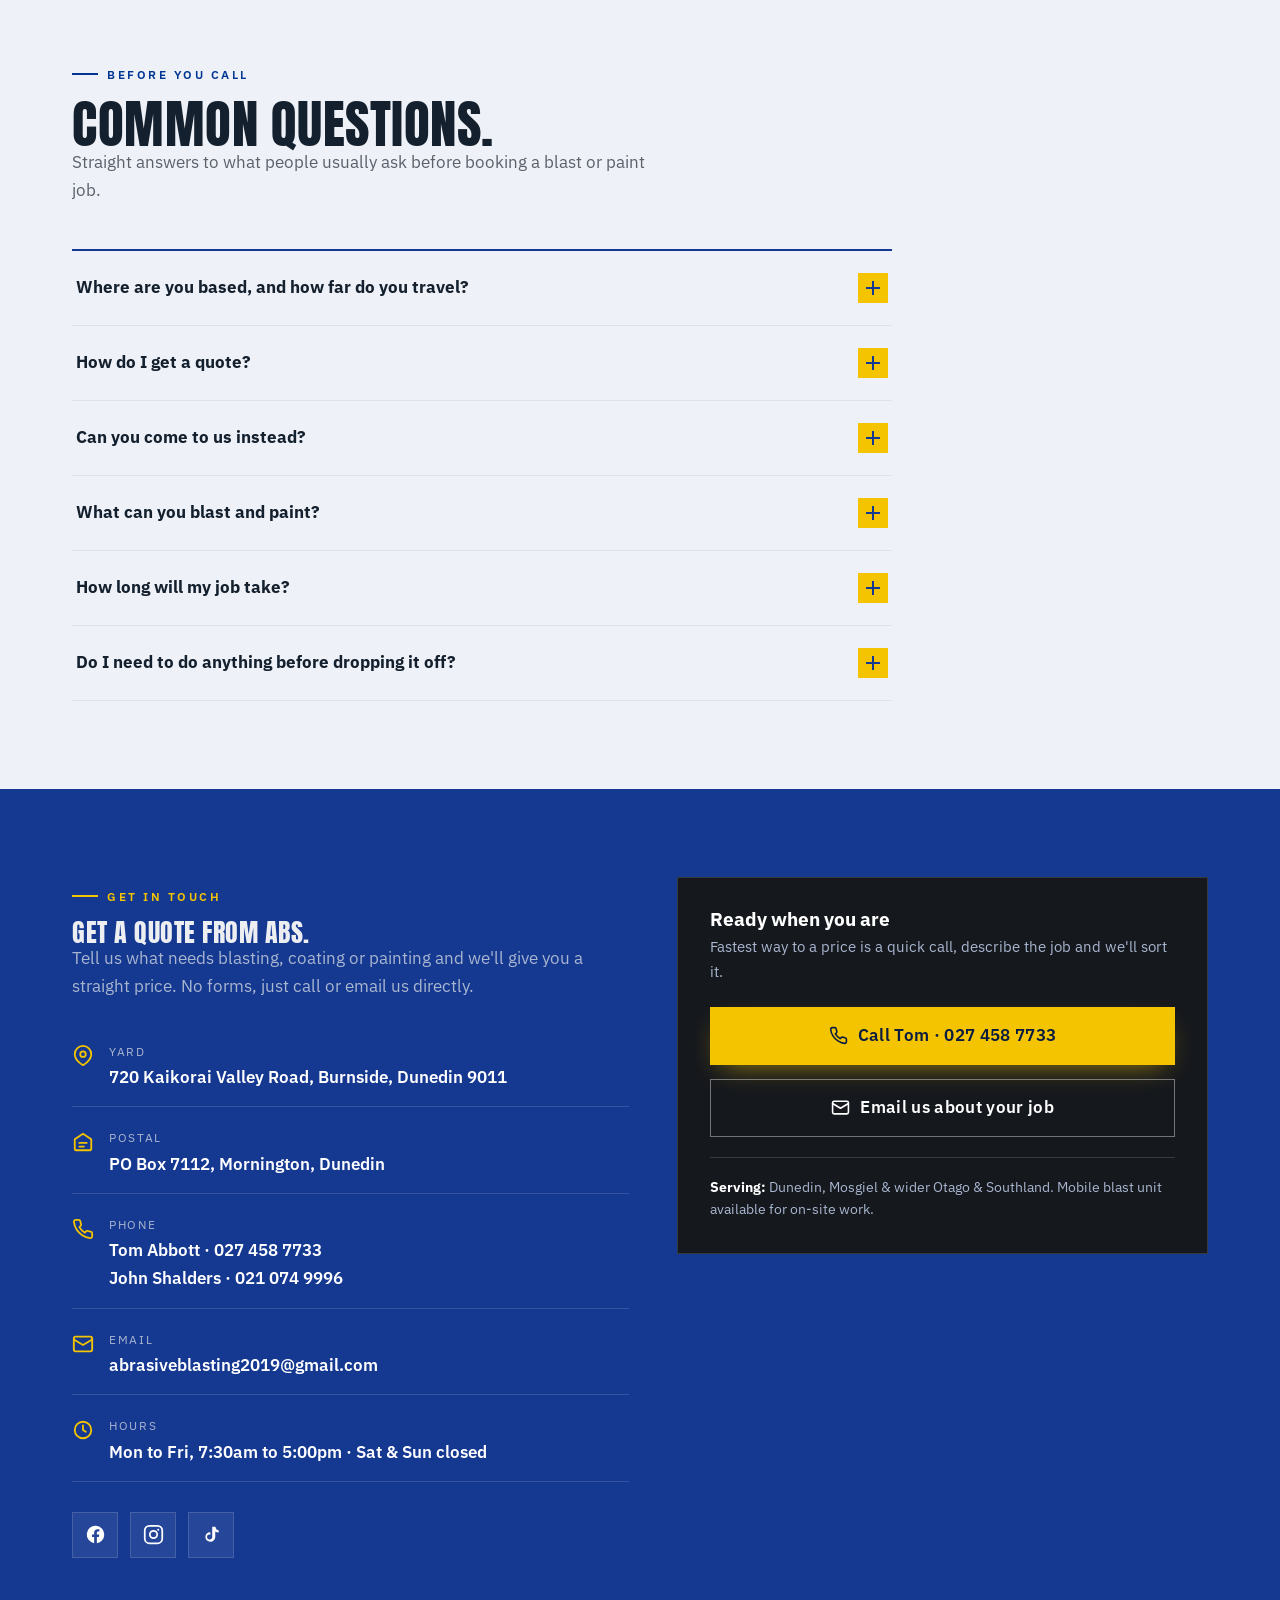
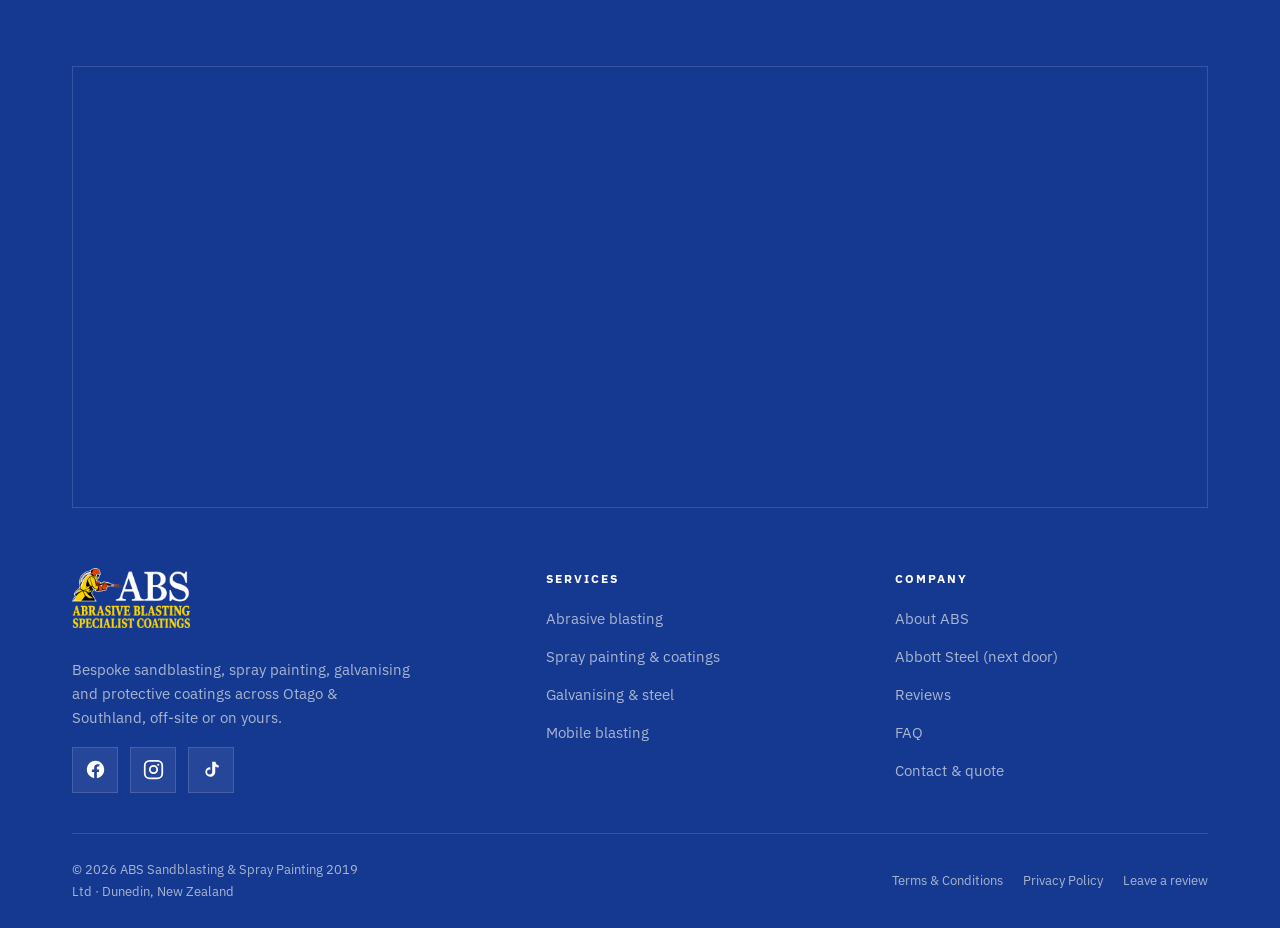
==== commit 16939413: "Switch button to Abbott Steel in the nav, and a 'same yard' referral section Co-Authored-By: Claude " ====
--- a/index.html
+++ b/index.html
@@ -40,6 +40,7 @@
     <a href="#contact">Contact</a>
   </nav>
   <div class="nav-cta">
+    <a class="nav-switch" href="https://www.abbottsteel.co.nz" target="_blank" rel="noopener" title="Switch to Abbott Steel, our steel fabrication business next door" aria-label="Switch to Abbott Steel"><svg viewBox="0 0 24 24" width="17" height="17" fill="none" stroke="currentColor" stroke-width="2" stroke-linecap="round" stroke-linejoin="round" aria-hidden="true"><path d="M7 4L3 8l4 4"/><path d="M3 8h13a4 4 0 0 1 4 4"/><path d="M17 20l4-4-4-4"/><path d="M21 16H8a4 4 0 0 1-4-4"/></svg><span>Abbott Steel</span></a>
     <a class="nav-phone" href="tel:+64274587733" aria-label="Call Tom at ABS on 027 458 7733">
       <svg viewBox="0 0 24 24" fill="none" stroke="currentColor" stroke-width="2" stroke-linecap="round" stroke-linejoin="round"><path d="M22 16.92v3a2 2 0 0 1-2.18 2 19.79 19.79 0 0 1-8.63-3.07 19.5 19.5 0 0 1-6-6 19.79 19.79 0 0 1-3.07-8.67A2 2 0 0 1 4.11 2h3a2 2 0 0 1 2 1.72c.13.96.36 1.9.7 2.81a2 2 0 0 1-.45 2.11L8.09 9.91a16 16 0 0 0 6 6l1.27-1.27a2 2 0 0 1 2.11-.45c.9.34 1.85.57 2.81.7A2 2 0 0 1 22 16.92z"/></svg>
       027 458 7733
@@ -146,6 +147,25 @@
   </div>
 </section>
 
+<!-- Sister business -->
+<section class="sister" id="abbott">
+  <div class="container sister-grid">
+    <div class="sister-media reveal">
+      <img src="img/abbott-balustrade-1920.webp" srcset="img/abbott-balustrade-1080.webp 1080w, img/abbott-balustrade-1920.webp 1920w" sizes="(max-width:960px) 100vw, 540px" alt="Steel balustrade on a timber deck, made by Abbott Steel" loading="lazy" width="1920" height="1440">
+      <span class="sister-tag">Same yard</span>
+    </div>
+    <div class="sister-copy reveal">
+      <span class="eyebrow">Our neighbours next door</span>
+      <h2>Need the steel made first? Abbott Steel builds it.</h2>
+      <p>Abbott Steel shares our yard on Kaikorai Valley Road. They fabricate structural steel, house beams, balustrades, trailers and earthquake strengthening frames. Have it made next door, then blasted and coated here: one yard, one trip, no carting steel across town.</p>
+      <div class="sister-btns">
+        <a class="btn btn--primary" href="https://www.abbottsteel.co.nz" target="_blank" rel="noopener"><svg viewBox="0 0 24 24" width="17" height="17" fill="none" stroke="currentColor" stroke-width="2" stroke-linecap="round" stroke-linejoin="round" aria-hidden="true"><path d="M7 4L3 8l4 4"/><path d="M3 8h13a4 4 0 0 1 4 4"/><path d="M17 20l4-4-4-4"/><path d="M21 16H8a4 4 0 0 1-4-4"/></svg> Visit Abbott Steel</a>
+        <a class="btn btn--ghost" href="tel:+64274587733"><svg viewBox="0 0 24 24" width="17" height="17" fill="none" stroke="currentColor" stroke-width="2" stroke-linecap="round" stroke-linejoin="round"><path d="M22 16.92v3a2 2 0 0 1-2.18 2 19.79 19.79 0 0 1-8.63-3.07 19.5 19.5 0 0 1-6-6 19.79 19.79 0 0 1-3.07-8.67A2 2 0 0 1 4.11 2h3a2 2 0 0 1 2 1.72c.13.96.36 1.9.7 2.81a2 2 0 0 1-.45 2.11L8.09 9.91a16 16 0 0 0 6 6l1.27-1.27a2 2 0 0 1 2.11-.45c.9.34 1.85.57 2.81.7A2 2 0 0 1 22 16.92z"/></svg> Call Tom · 027 458 7733</a>
+      </div>
+    </div>
+  </div>
+</section>
+
 <!-- Reviews -->
 <section class="section section--ink" id="reviews">
   <div class="container">
@@ -333,6 +353,7 @@
         <h4>Company</h4>
         <ul class="footer-links">
           <li><a href="#about">About ABS</a></li>
+          <li><a href="https://www.abbottsteel.co.nz" target="_blank" rel="noopener">Abbott Steel (next door)</a></li>
           <li><a href="#reviews">Reviews</a></li>
           <li><a href="#faq">FAQ</a></li>
           <li><a href="#contact">Contact &amp; quote</a></li>
--- a/styles.css
+++ b/styles.css
@@ -34,7 +34,7 @@
   -webkit-font-smoothing:antialiased;
   overflow-x:hidden;
 }
-img{max-width:100%;display:block;image-orientation:from-image}
+img{max-width:100%;height:auto;display:block;image-orientation:from-image}
 a{color:inherit;text-decoration:none}
 h1,h2,h3{font-family:"Anton",Impact,sans-serif;font-weight:400;line-height:.98;letter-spacing:.5px;text-transform:uppercase;margin:0}
 p{margin:0 0 1rem}
@@ -197,7 +197,7 @@
 /* ---------- About ---------- */
 .about-grid{display:grid;grid-template-columns:1fr 1fr;gap:56px;align-items:center}
 .about-figure{position:relative}
-.about-figure img{width:100%;aspect-ratio:4/3;object-fit:cover;border-radius:var(--radius);filter:saturate(.82) contrast(1.05)}
+.about-figure img{width:100%;height:auto;aspect-ratio:auto;object-fit:contain;border-radius:var(--radius);filter:saturate(.82) contrast(1.05)}
 .about-tag{position:absolute;left:-14px;bottom:-14px;background:var(--accent);color:#160b02;
   padding:16px 22px;border-radius:0;font-family:"Anton",sans-serif;line-height:.95;box-shadow:0 18px 34px -18px rgba(255,106,26,.8)}
 .about-tag b{display:block;font-size:1.9rem}
@@ -369,3 +369,27 @@
 .faq p{margin:0;padding:0 50px 24px 4px;color:var(--muted);max-width:68ch}
 .faq p a{color:var(--blue);font-weight:600;text-decoration:underline;text-underline-offset:3px}
 @media (max-width:520px){.faq p{padding-right:4px}.faq summary{font-size:1rem;padding:18px 2px}}
+
+/* ---------- Switch to Abbott Steel + sister band ---------- */
+.nav-switch{flex:none;display:inline-flex;align-items:center;gap:8px;height:42px;padding:0 14px;border:1.5px solid rgba(244,196,0,.55);color:#fff;font-weight:600;font-size:.85rem;letter-spacing:.02em;background:rgba(255,255,255,.04);transition:background .25s,border-color .25s,color .25s}
+.nav-switch svg{color:var(--accent);transition:transform .45s var(--ease)}
+.nav-switch:hover{background:var(--accent);border-color:var(--accent);color:#160b02}
+.nav-switch:hover svg{color:#160b02;transform:rotate(180deg)}
+.nav-switch:focus-visible{outline:3px solid var(--accent);outline-offset:3px}
+@media (max-width:1100px){.nav-switch span{display:none}.nav-switch{width:44px;padding:0;justify-content:center}}
+@media (max-width:760px){.nav .nav-switch{display:inline-flex}}
+.sister{background:var(--ink-2);color:#eceef2;padding:88px 0;border-top:3px solid var(--accent);position:relative;overflow:hidden}
+.sister::before{content:"";position:absolute;inset:0;background:repeating-linear-gradient(135deg,rgba(255,255,255,.025) 0 2px,transparent 2px 22px);pointer-events:none}
+.sister-grid{position:relative;display:grid;grid-template-columns:1fr 1fr;gap:56px;align-items:center}
+.sister-media{position:relative}
+.sister-media img{width:100%;height:auto;filter:saturate(.82) contrast(1.05);box-shadow:0 30px 60px -30px rgba(0,0,0,.7)}
+.sister-tag{position:absolute;left:-12px;bottom:-12px;background:var(--accent);color:#160b02;font-family:"Anton",sans-serif;letter-spacing:.06em;text-transform:uppercase;padding:10px 16px;font-size:1rem}
+.sister .eyebrow{color:var(--gold)}
+.sister .eyebrow::before{background:var(--gold)}
+.sister h2{font-size:clamp(1.9rem,4.4vw,3rem);margin-bottom:16px}
+.sister p{color:var(--muted-d);font-size:1.04rem;max-width:56ch}
+.sister-btns{display:flex;flex-wrap:wrap;gap:12px;margin-top:26px}
+.sister .btn--ghost{color:#fff;border-color:rgba(255,255,255,.35)}
+.sister .btn svg{flex:none}
+@media (max-width:960px){.sister-grid{grid-template-columns:1fr;gap:36px}.sister-tag{left:12px}}
+@media (max-width:760px){.sister{padding:64px 0}}
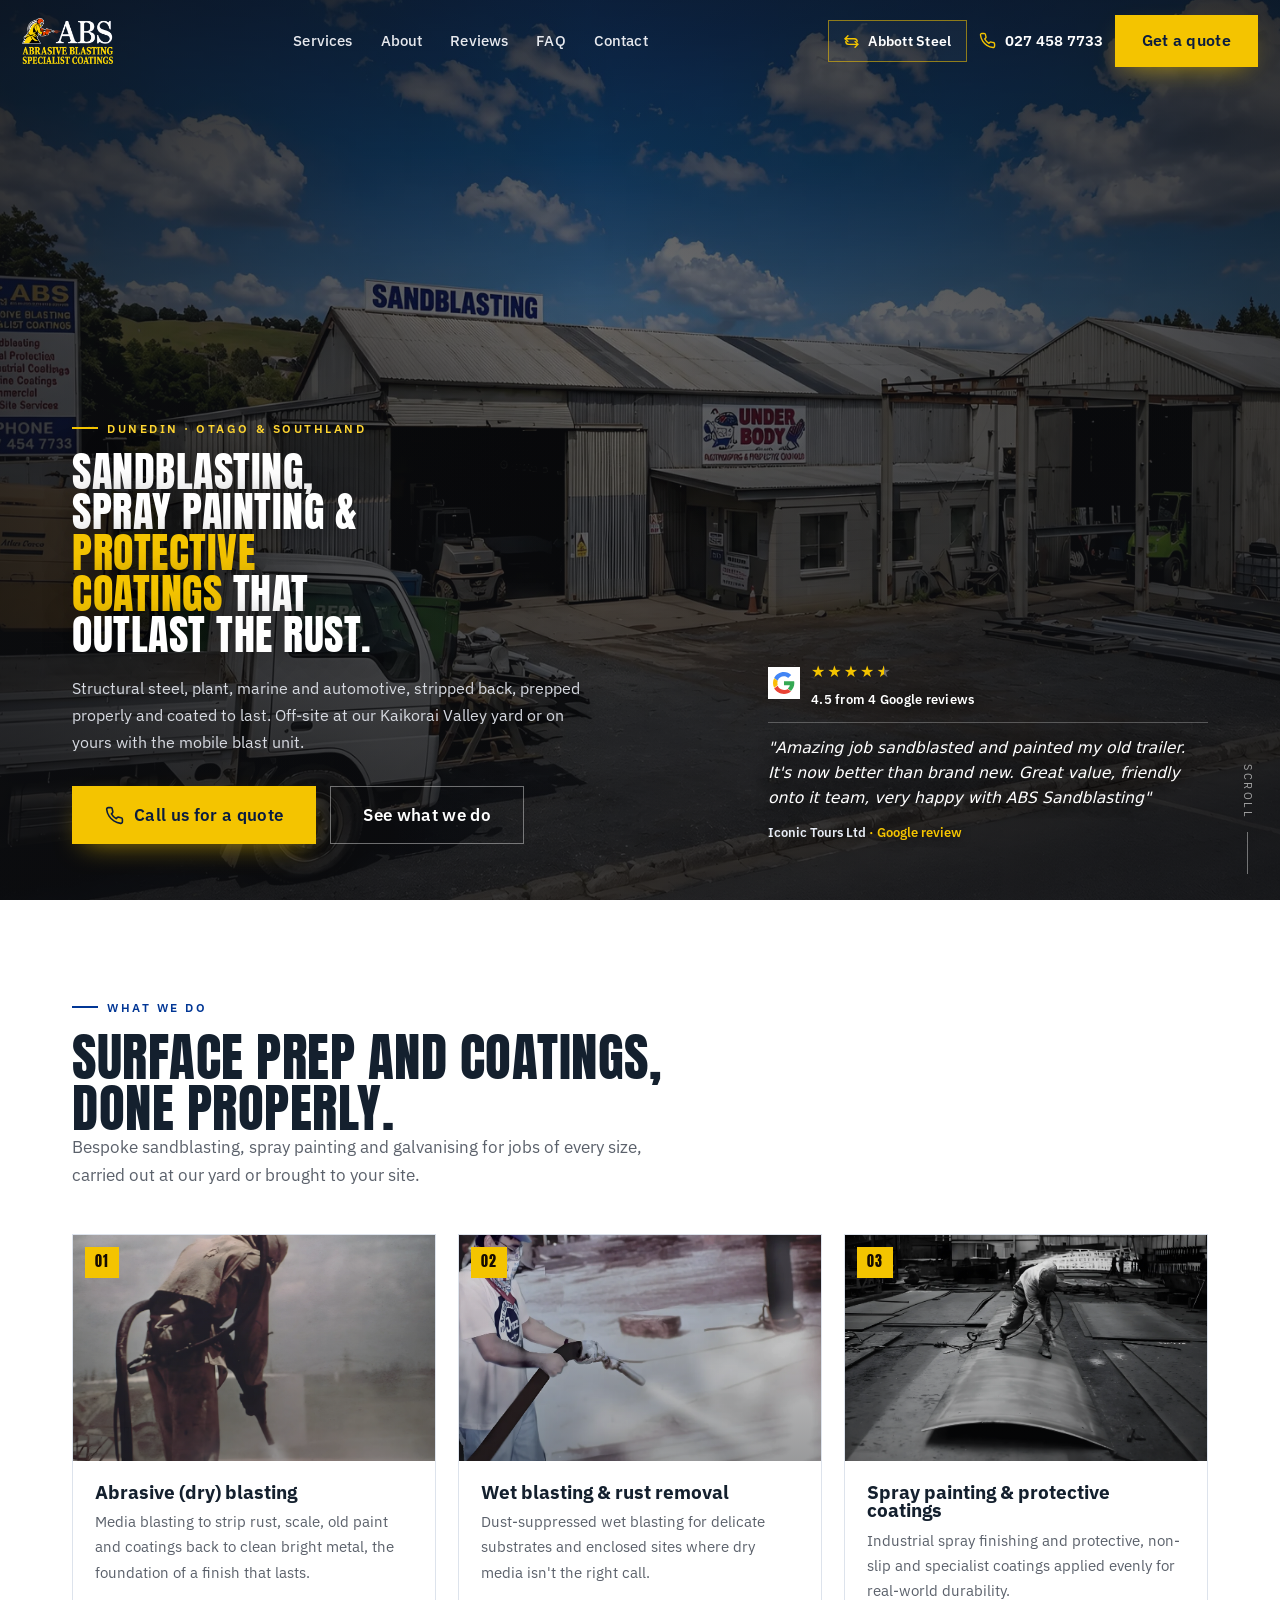
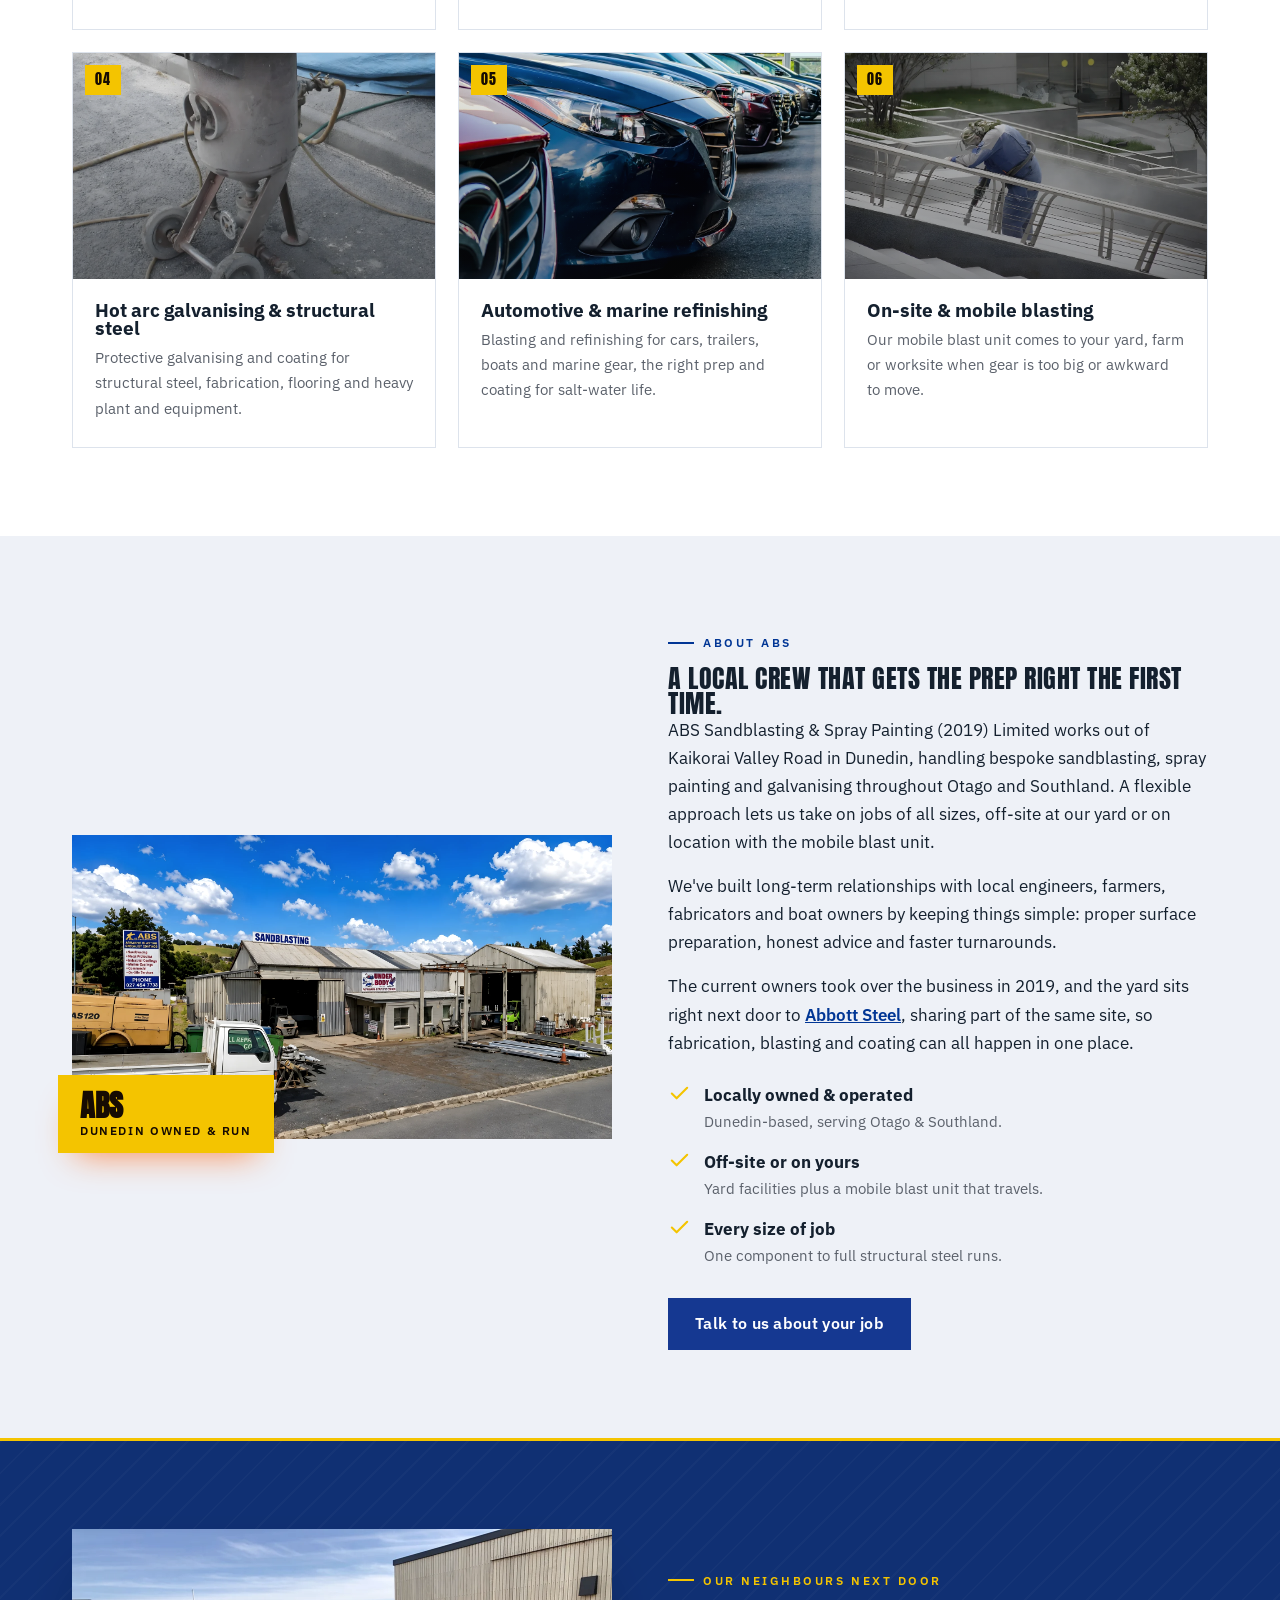
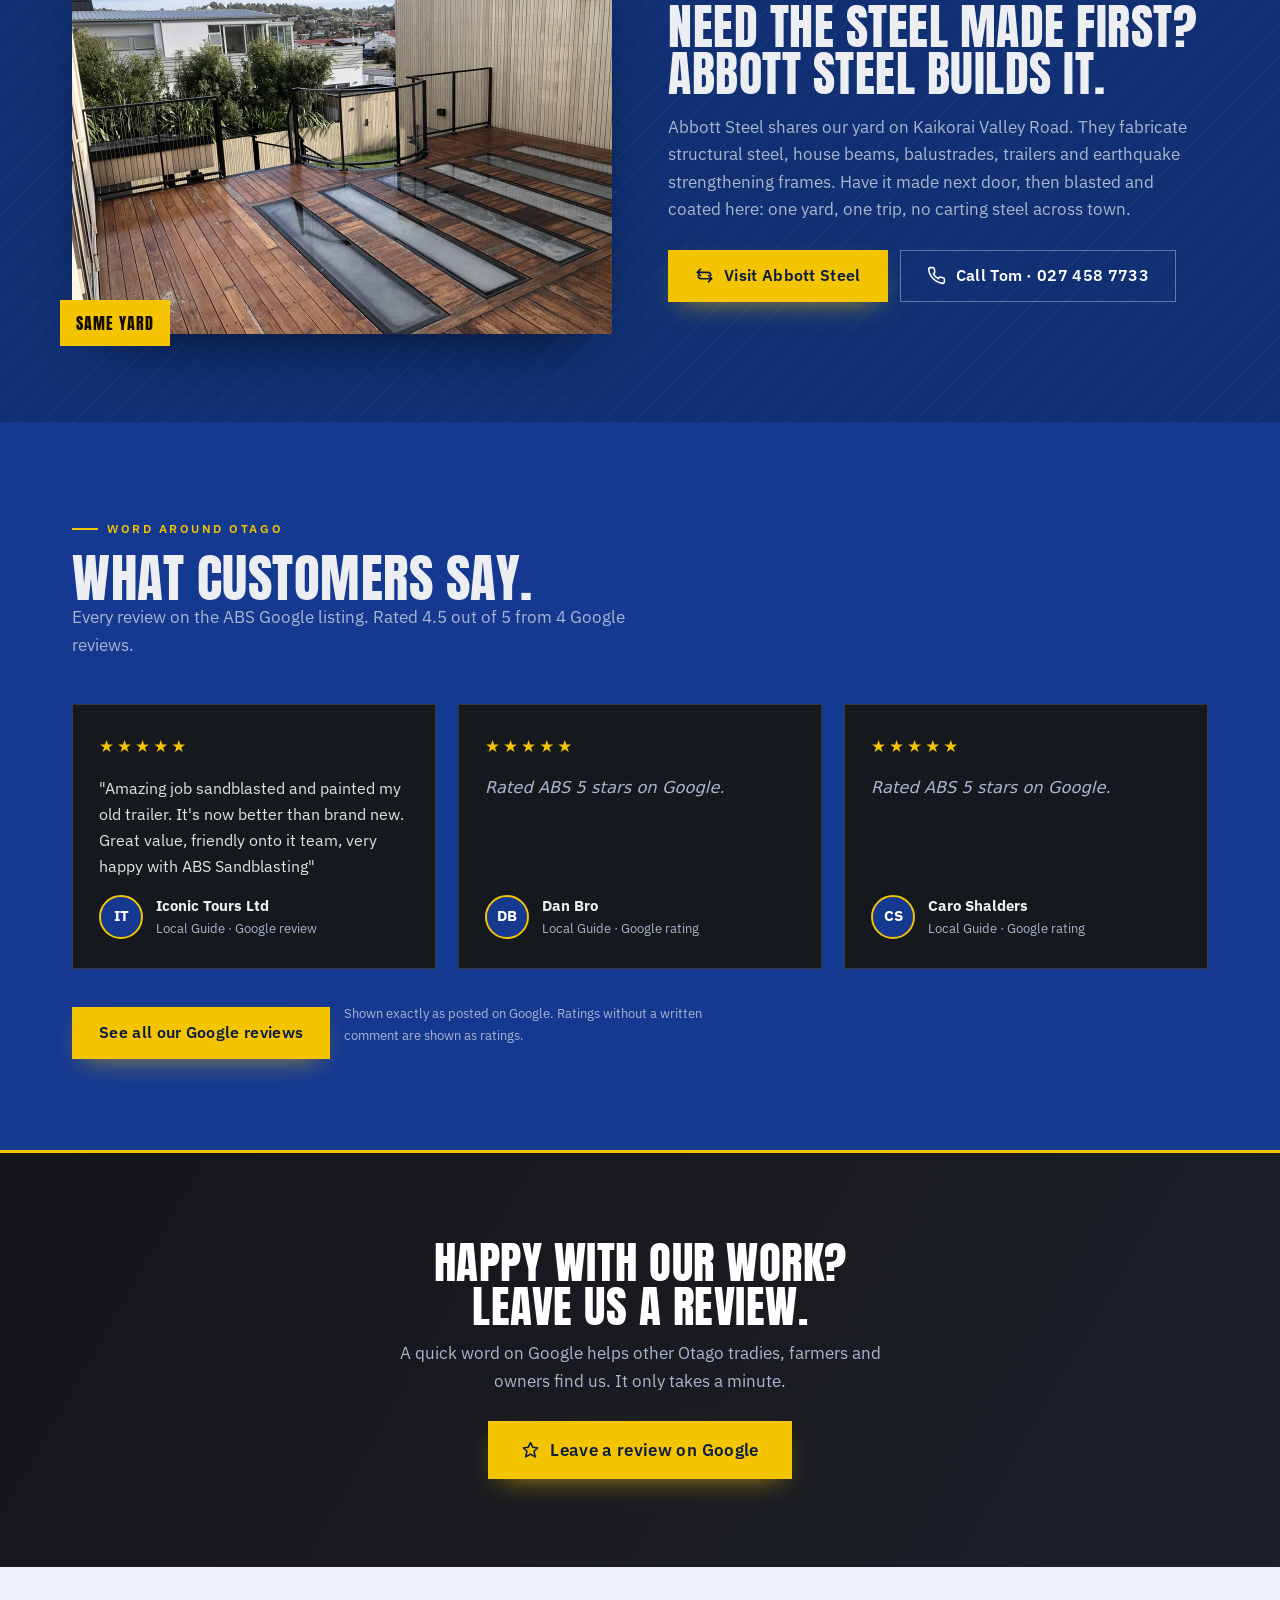
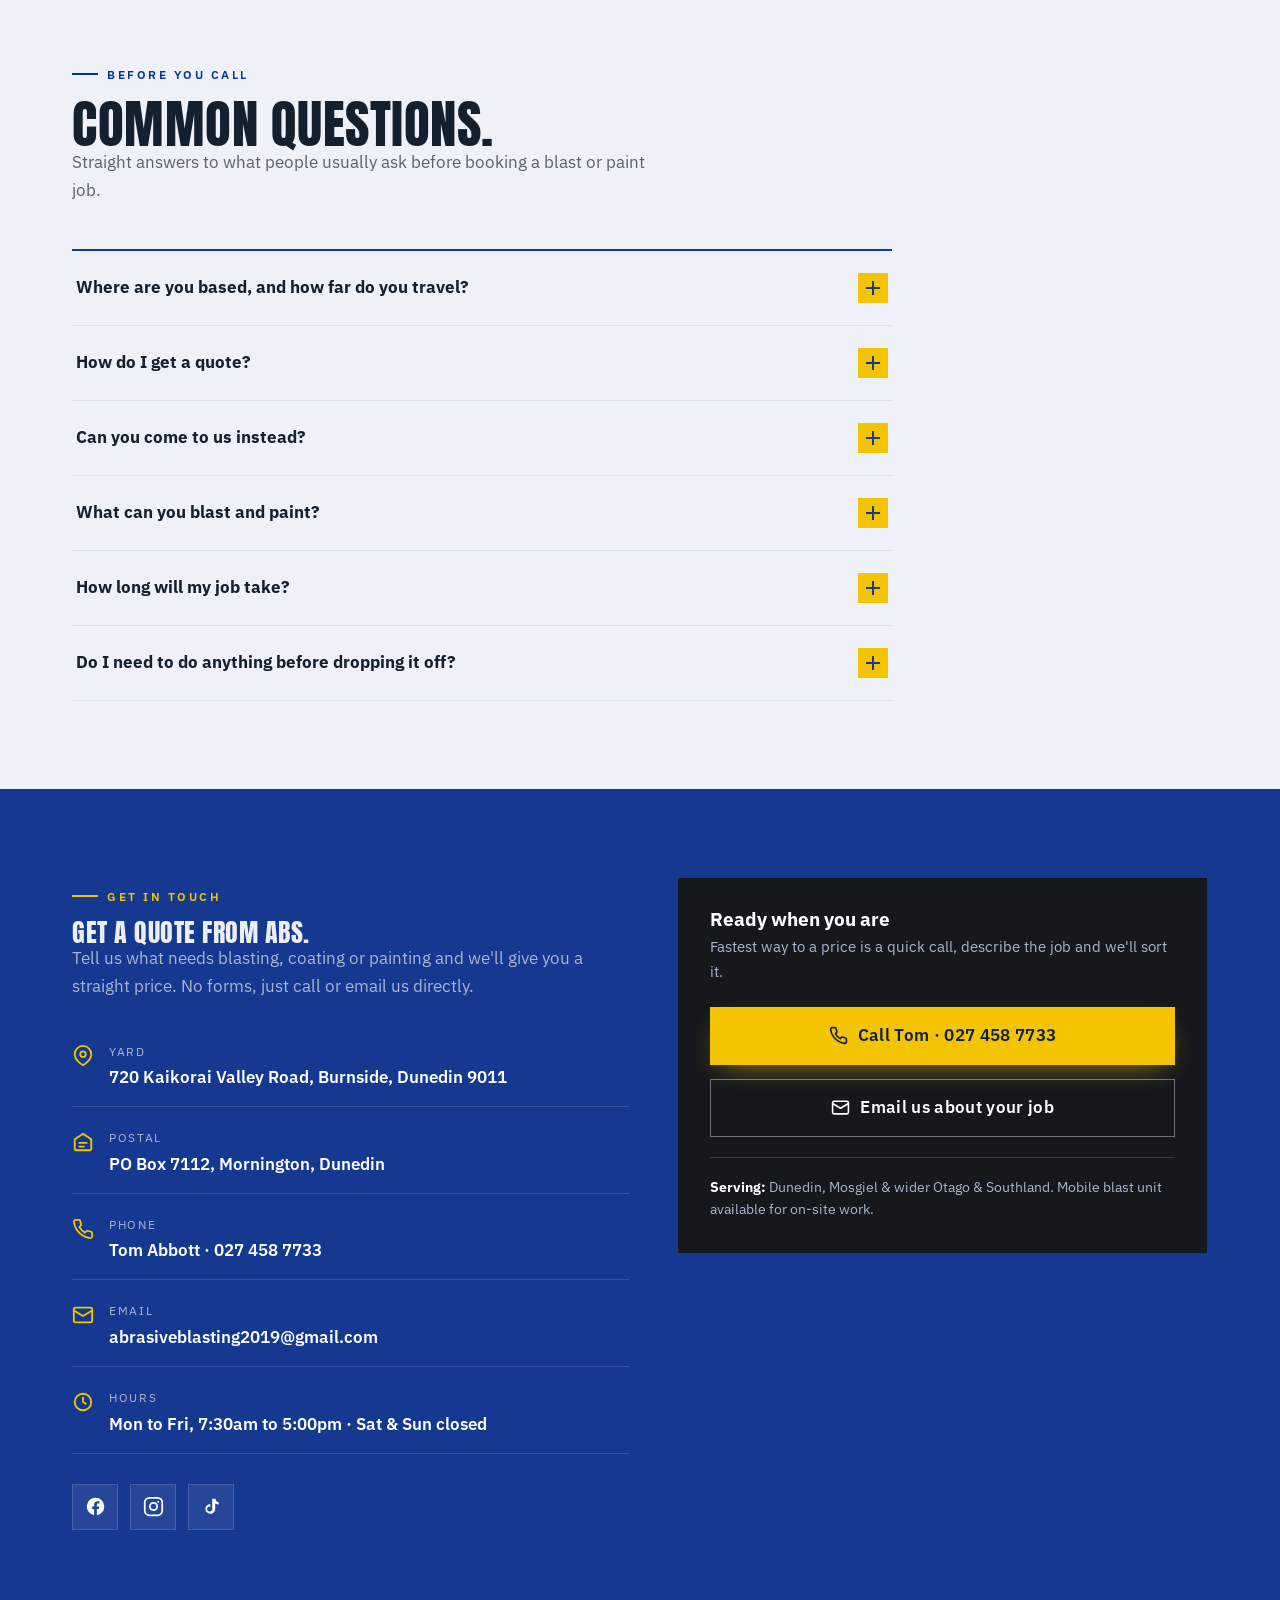
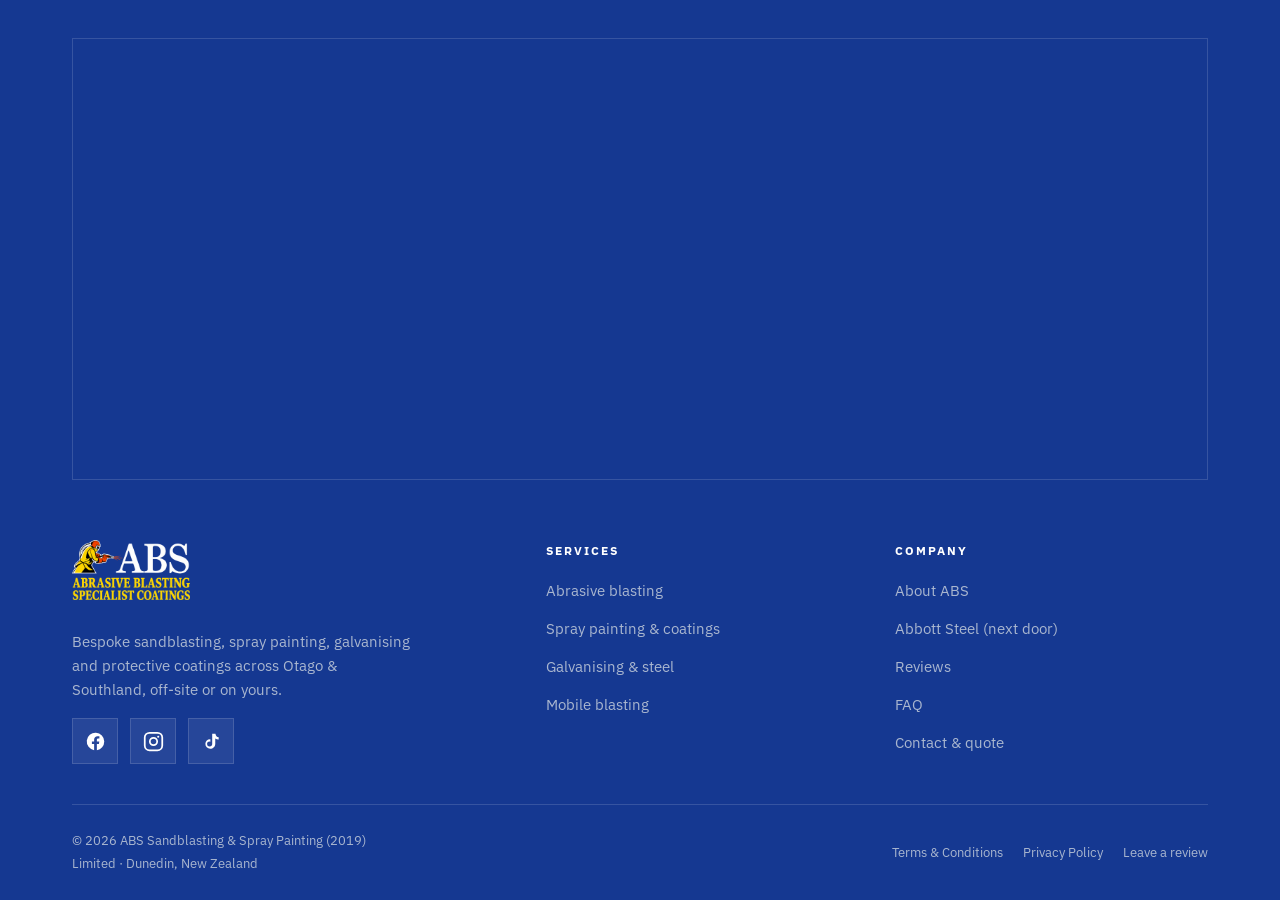
==== commit 03fd9eeb: "Company name as ABS Sandblasting & Spray Painting (2019) Limited; Tom Abbott 027 458 7733 the only p" ====
--- a/index.html
+++ b/index.html
@@ -3,11 +3,11 @@
 <head>
 <meta charset="UTF-8">
 <meta name="viewport" content="width=device-width, initial-scale=1">
-<title>ABS Sandblasting &amp; Spray Painting 2019 Ltd | Sandblasting &amp; Coatings, Dunedin</title>
+<title>ABS Sandblasting &amp; Spray Painting (2019) Limited | Sandblasting &amp; Coatings, Dunedin</title>
 <meta name="description" content="Dunedin sandblasting, spray painting, hot arc galvanising and protective coatings for structural steel, plant, marine and automotive. Mobile blast unit serving Otago &amp; Southland. Call ABS on 027 458 7733.">
 <link rel="icon" href="favicon.svg" type="image/svg+xml">
 <meta property="og:type" content="website">
-<meta property="og:title" content="ABS Sandblasting &amp; Spray Painting 2019 Ltd, Dunedin">
+<meta property="og:title" content="ABS Sandblasting &amp; Spray Painting (2019) Limited, Dunedin">
 <meta property="og:description" content="Abrasive blasting, spray painting, galvanising &amp; protective coatings across Otago &amp; Southland. Mobile blast unit. Call ABS on 027 458 7733.">
 <meta property="og:image" content="img/og-premises.jpg">
 <meta property="og:image:width" content="1200">
@@ -22,15 +22,15 @@
 
 <!-- Opening animation -->
 <div id="loader" aria-hidden="true">
-  <img class="loader-logo" src="img/logo.png" alt="ABS Sandblasting &amp; Spray Painting">
+  <img class="loader-logo" src="img/logo.png" alt="ABS Sandblasting &amp; Spray Painting (2019) Limited">
   <div class="loader-bar"><i></i></div>
   <div class="loader-tag">Sandblasting &amp; Spray Painting</div>
 </div>
 
 <!-- Nav -->
 <header class="nav" id="nav">
-  <a class="brand" href="#top" aria-label="ABS Sandblasting &amp; Spray Painting home">
-    <img class="brand-logo" src="img/logo.png" alt="ABS Sandblasting &amp; Spray Painting">
+  <a class="brand" href="#top" aria-label="ABS Sandblasting &amp; Spray Painting (2019) Limited home">
+    <img class="brand-logo" src="img/logo.png" alt="ABS Sandblasting &amp; Spray Painting (2019) Limited">
   </a>
   <nav class="nav-links" aria-label="Primary">
     <a href="#services">Services</a>
@@ -133,7 +133,7 @@
       <div class="about-copy reveal">
         <span class="eyebrow">About ABS</span>
         <h2>A local crew that gets the prep right the first time.</h2>
-        <p>ABS Sandblasting &amp; Spray Painting 2019 Ltd works out of Kaikorai Valley Road in Dunedin, handling bespoke sandblasting, spray painting and galvanising throughout Otago and Southland. A flexible approach lets us take on jobs of all sizes, off-site at our yard or on location with the mobile blast unit.</p>
+        <p>ABS Sandblasting &amp; Spray Painting (2019) Limited works out of Kaikorai Valley Road in Dunedin, handling bespoke sandblasting, spray painting and galvanising throughout Otago and Southland. A flexible approach lets us take on jobs of all sizes, off-site at our yard or on location with the mobile blast unit.</p>
         <p>We've built long-term relationships with local engineers, farmers, fabricators and boat owners by keeping things simple: proper surface preparation, honest advice and faster turnarounds.</p>
         <p>The current owners took over the business in 2019, and the yard sits right next door to <a href="https://www.abbottsteel.co.nz" target="_blank" rel="noopener" style="color:var(--blue);font-weight:600;text-decoration:underline">Abbott Steel</a>, sharing part of the same site, so fabrication, blasting and coating can all happen in one place.</p>
         <ul class="checklist">
@@ -225,7 +225,7 @@
       </details>
       <details class="faq">
         <summary>How do I get a quote?</summary>
-        <p>Call Tom on <a href="tel:+64274587733">027 458 7733</a> or John on <a href="tel:+64210749996">021 074 9996</a> (Monday to Friday, 7:30am to 5pm), or email us. It helps to tell us what the item is, roughly how big it is, what coating it has now, what finish you want and where it is. Photos make it quicker to give you a straight price.</p>
+        <p>Call Tom on <a href="tel:+64274587733">027 458 7733</a> (Monday to Friday, 7:30am to 5pm), or email us. It helps to tell us what the item is, roughly how big it is, what coating it has now, what finish you want and where it is. Photos make it quicker to give you a straight price.</p>
       </details>
       <details class="faq">
         <summary>Can you come to us instead?</summary>
@@ -266,7 +266,7 @@
           </div>
           <div class="crow">
             <svg viewBox="0 0 24 24" fill="none" stroke="currentColor" stroke-width="2" stroke-linecap="round" stroke-linejoin="round"><path d="M22 16.92v3a2 2 0 0 1-2.18 2 19.79 19.79 0 0 1-8.63-3.07 19.5 19.5 0 0 1-6-6 19.79 19.79 0 0 1-3.07-8.67A2 2 0 0 1 4.11 2h3a2 2 0 0 1 2 1.72c.13.96.36 1.9.7 2.81a2 2 0 0 1-.45 2.11L8.09 9.91a16 16 0 0 0 6 6l1.27-1.27a2 2 0 0 1 2.11-.45c.9.34 1.85.57 2.81.7A2 2 0 0 1 22 16.92z"/></svg>
-            <div><div class="k">Phone</div><div class="v"><a href="tel:+64274587733">Tom Abbott · 027 458 7733</a><br><a href="tel:+64210749996">John Shalders · 021 074 9996</a></div></div>
+            <div><div class="k">Phone</div><div class="v"><a href="tel:+64274587733">Tom Abbott · 027 458 7733</a></div></div>
           </div>
           <div class="crow">
             <svg viewBox="0 0 24 24" fill="none" stroke="currentColor" stroke-width="2" stroke-linecap="round" stroke-linejoin="round"><path d="M4 4h16a2 2 0 0 1 2 2v12a2 2 0 0 1-2 2H4a2 2 0 0 1-2-2V6a2 2 0 0 1 2-2z"/><path d="M22 7l-10 6L2 7"/></svg>
@@ -312,7 +312,7 @@
 <section class="map-band">
   <div class="container">
     <div class="map-inner">
-      <iframe class="map-frame" title="ABS Sandblasting &amp; Spray Painting location on Google Maps"
+      <iframe class="map-frame" title="ABS Sandblasting &amp; Spray Painting (2019) Limited location on Google Maps"
         src="https://www.google.com/maps?q=720%20Kaikorai%20Valley%20Road,%20Burnside,%20Dunedin&output=embed"
         loading="lazy" referrerpolicy="no-referrer-when-downgrade" allowfullscreen></iframe>
     </div>
@@ -325,7 +325,7 @@
     <div class="footer-top">
       <div>
         <a class="brand" href="#top">
-          <img class="brand-logo" src="img/logo.png" alt="ABS Sandblasting &amp; Spray Painting">
+          <img class="brand-logo" src="img/logo.png" alt="ABS Sandblasting &amp; Spray Painting (2019) Limited">
         </a>
         <p>Bespoke sandblasting, spray painting, galvanising and protective coatings across Otago &amp; Southland, off-site or on yours.</p>
         <div class="socials" aria-label="Social media">
@@ -361,7 +361,7 @@
       </div>
     </div>
     <div class="footer-bottom">
-      <p>© <span id="year">2026</span> ABS Sandblasting &amp; Spray Painting 2019 Ltd · Dunedin, New Zealand</p>
+      <p>© <span id="year">2026</span> ABS Sandblasting &amp; Spray Painting (2019) Limited · Dunedin, New Zealand</p>
       <div class="fl">
         <a href="terms.html">Terms &amp; Conditions</a>
         <a href="privacy.html">Privacy Policy</a>
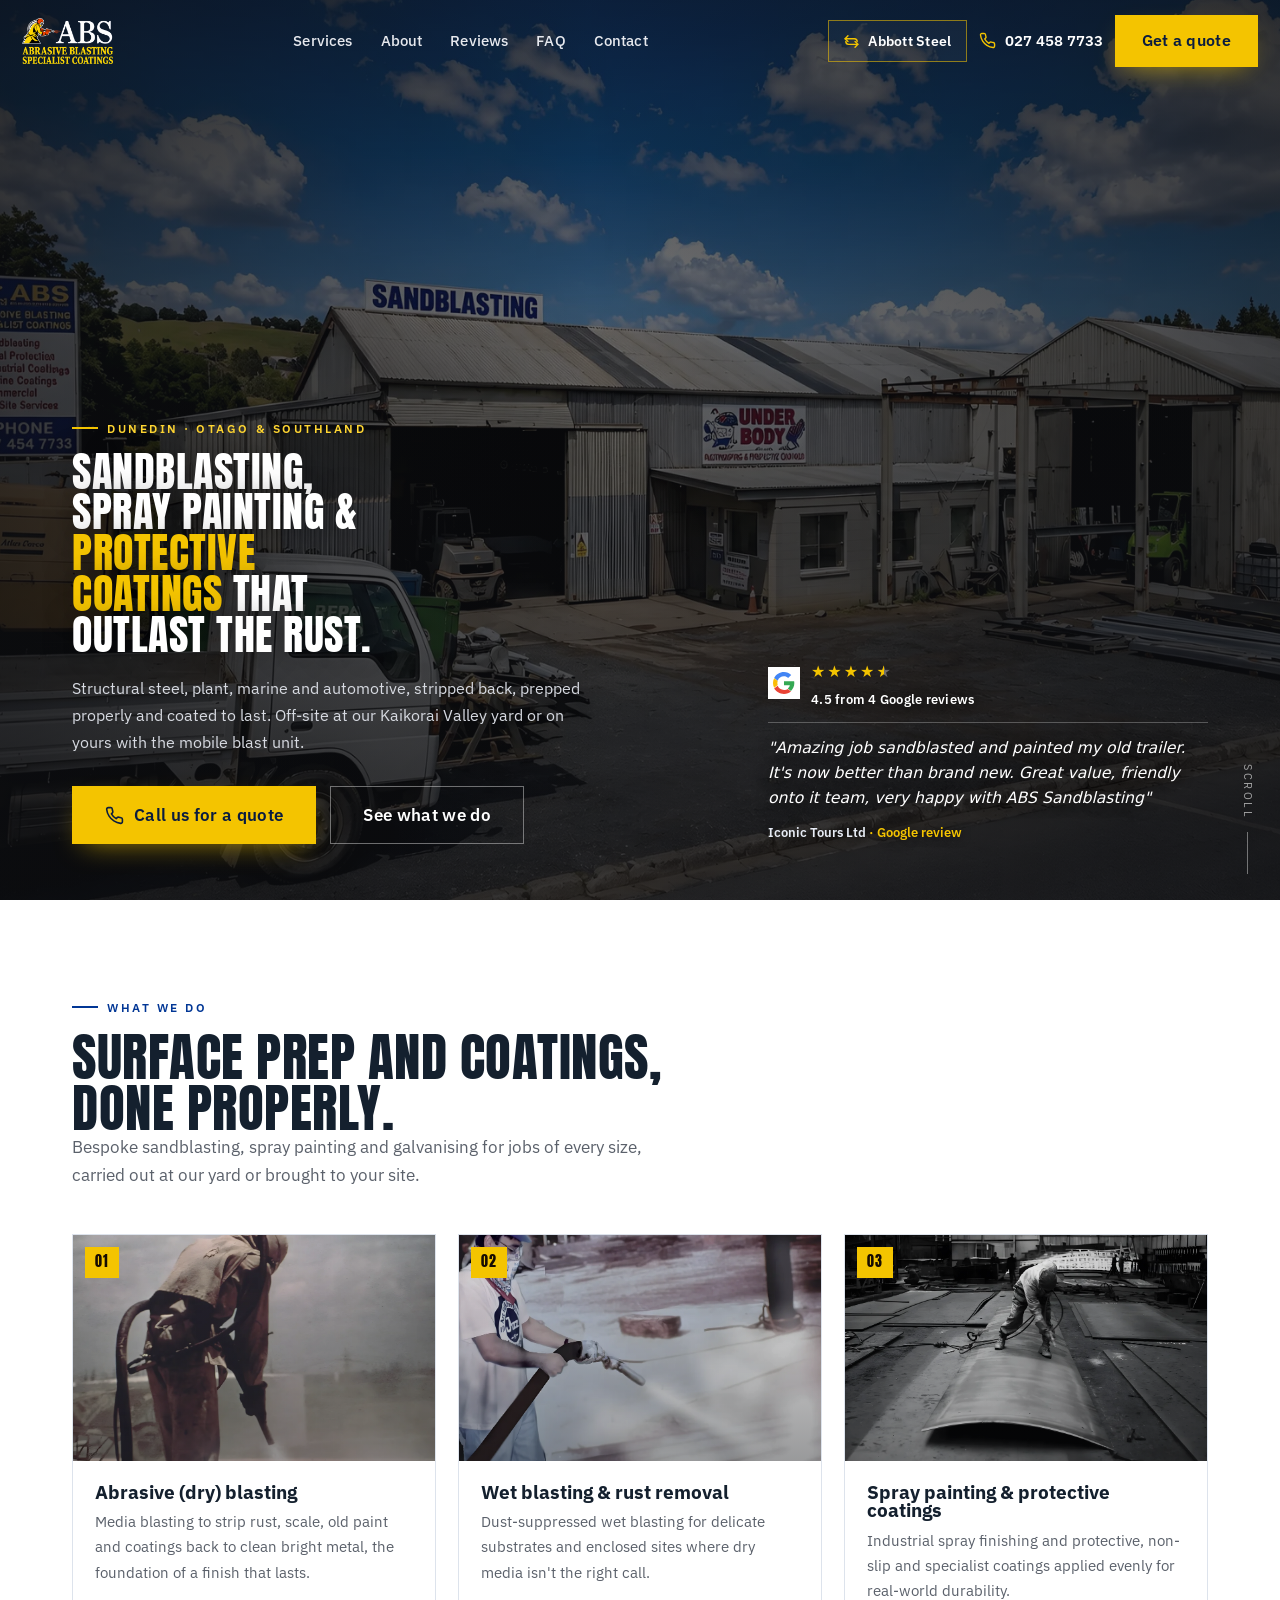
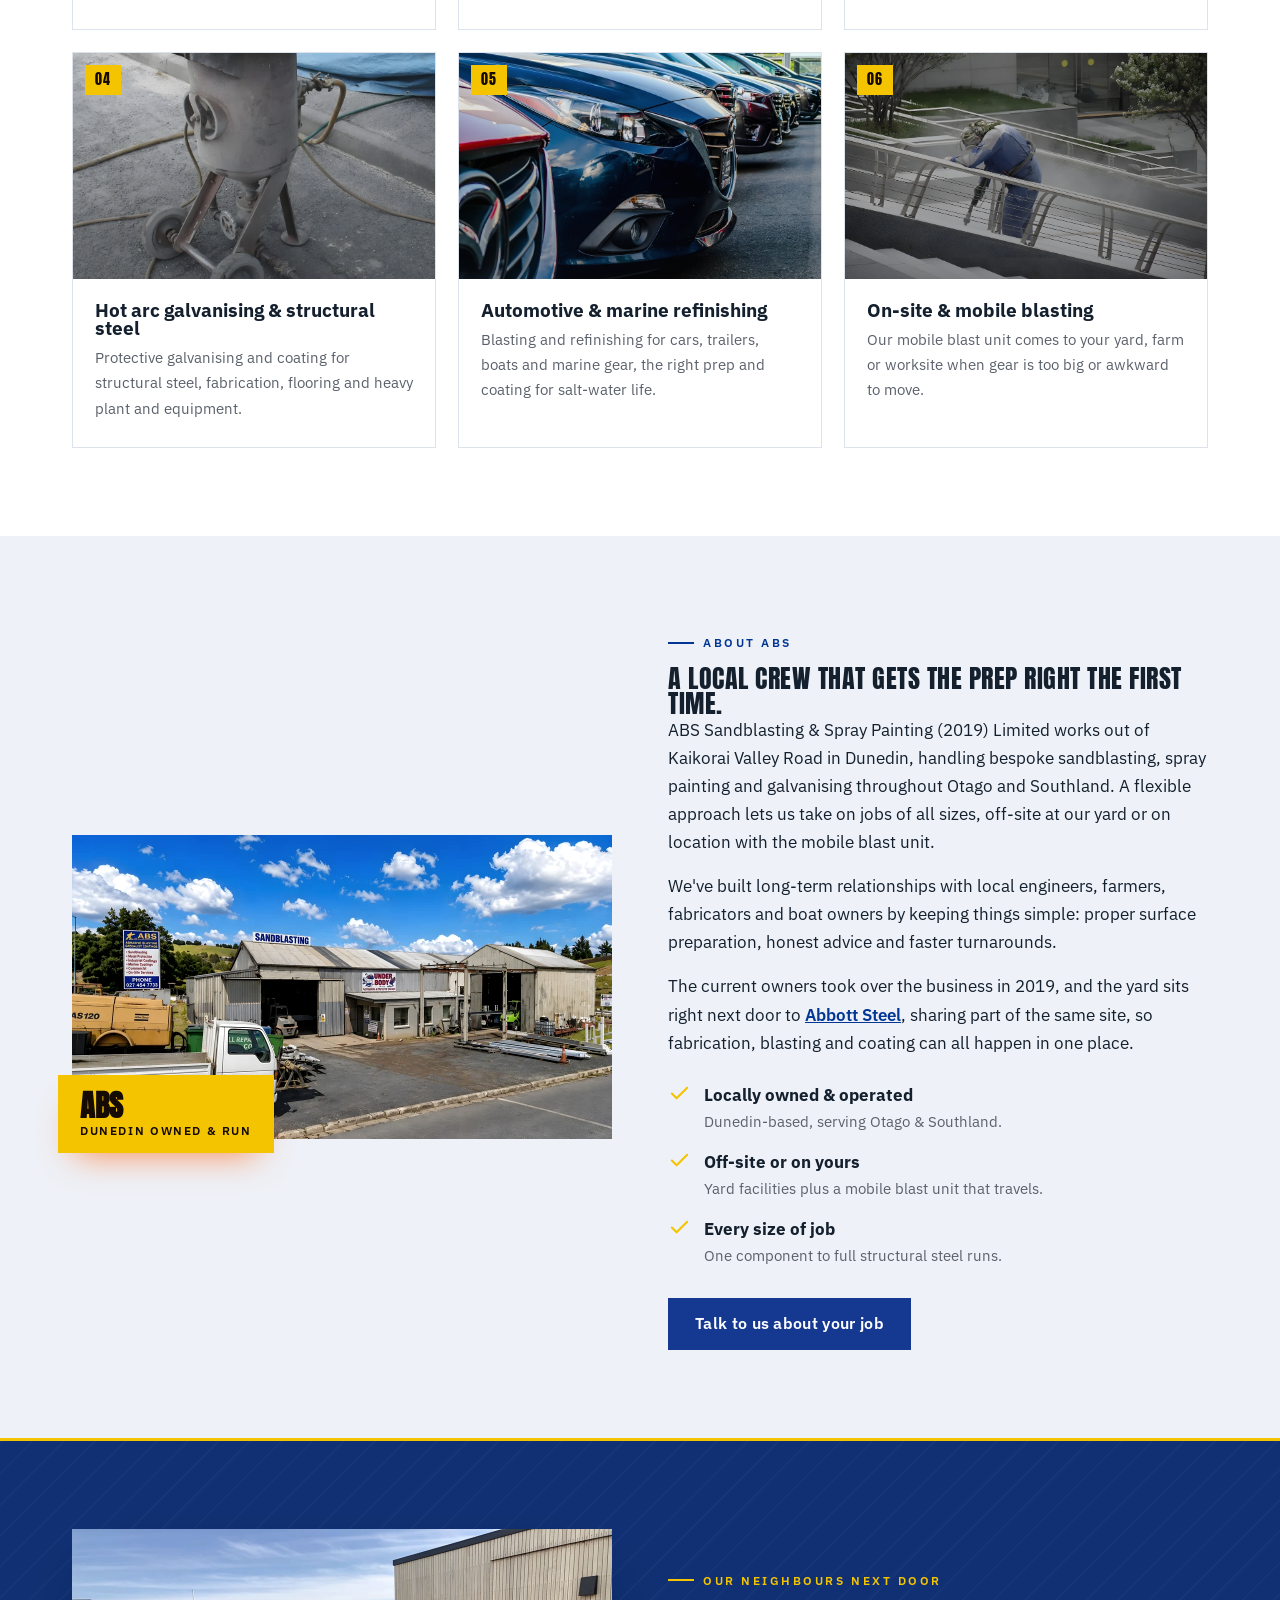
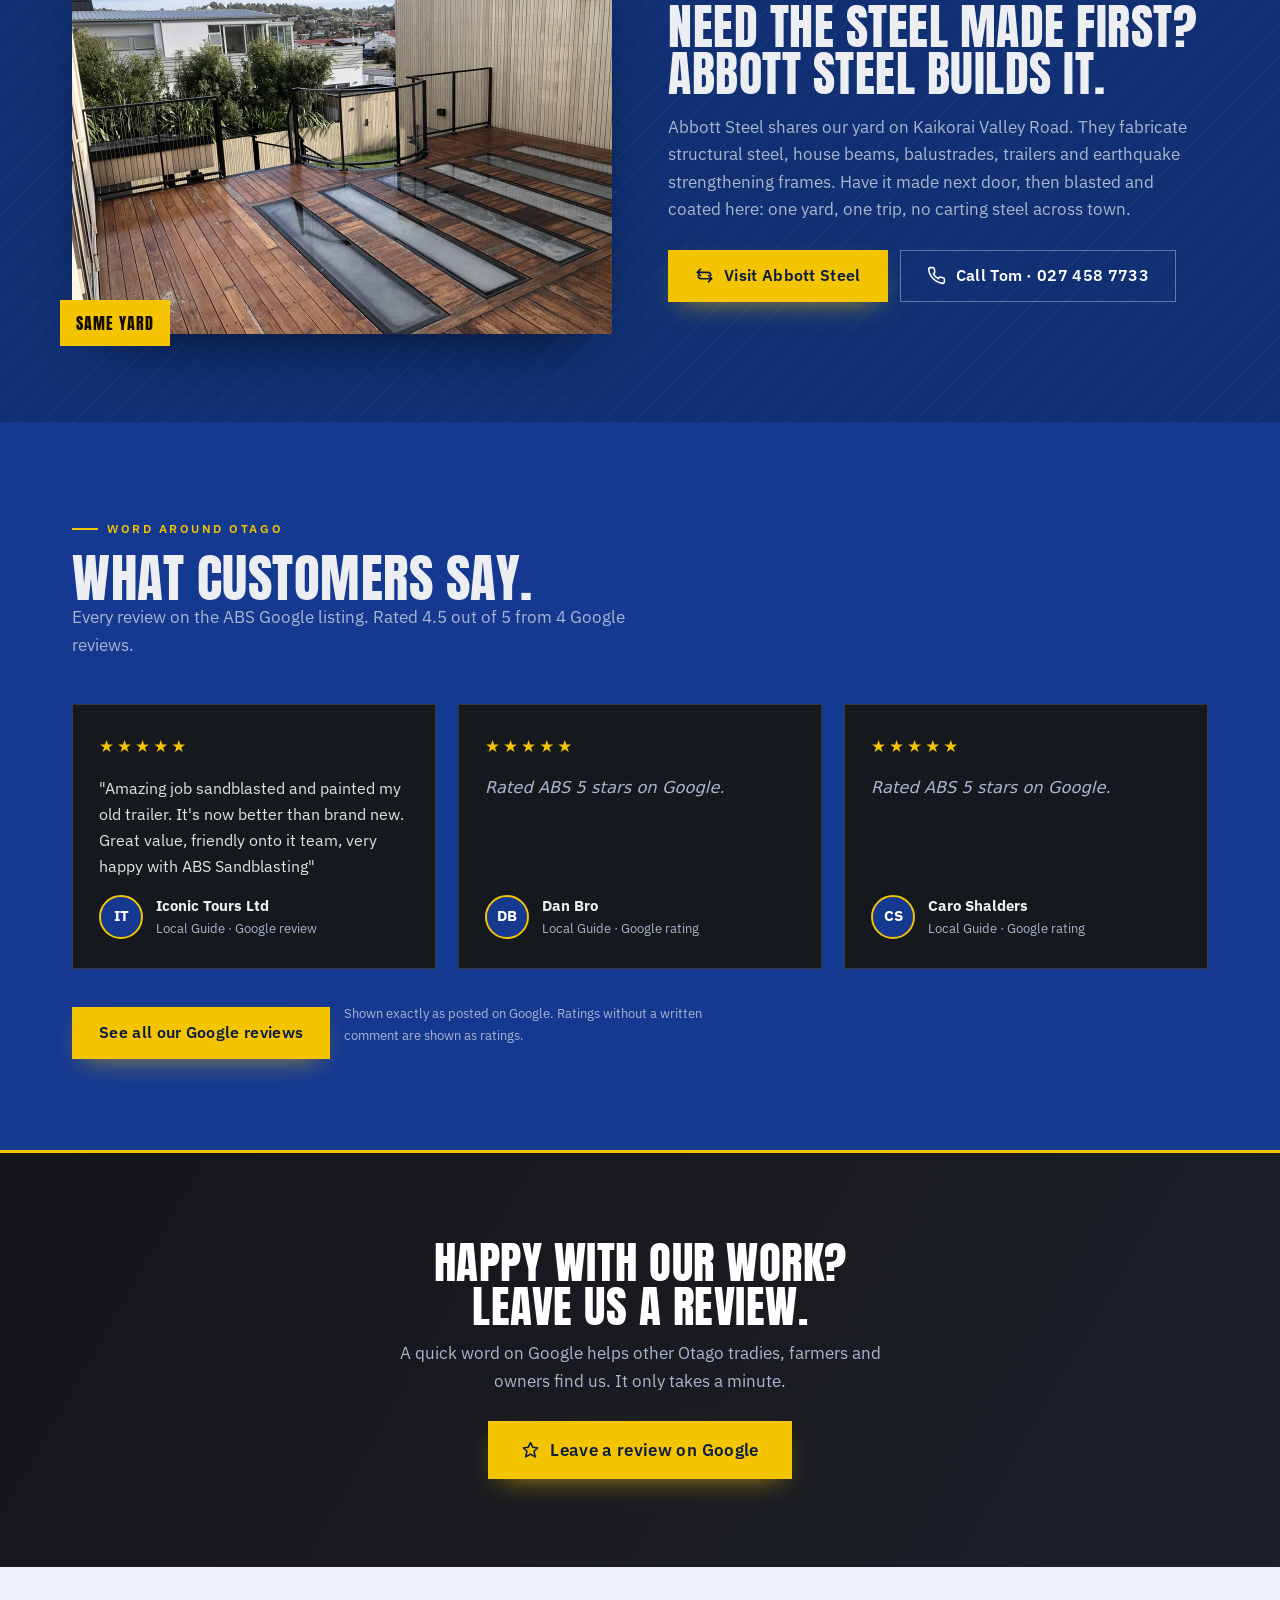
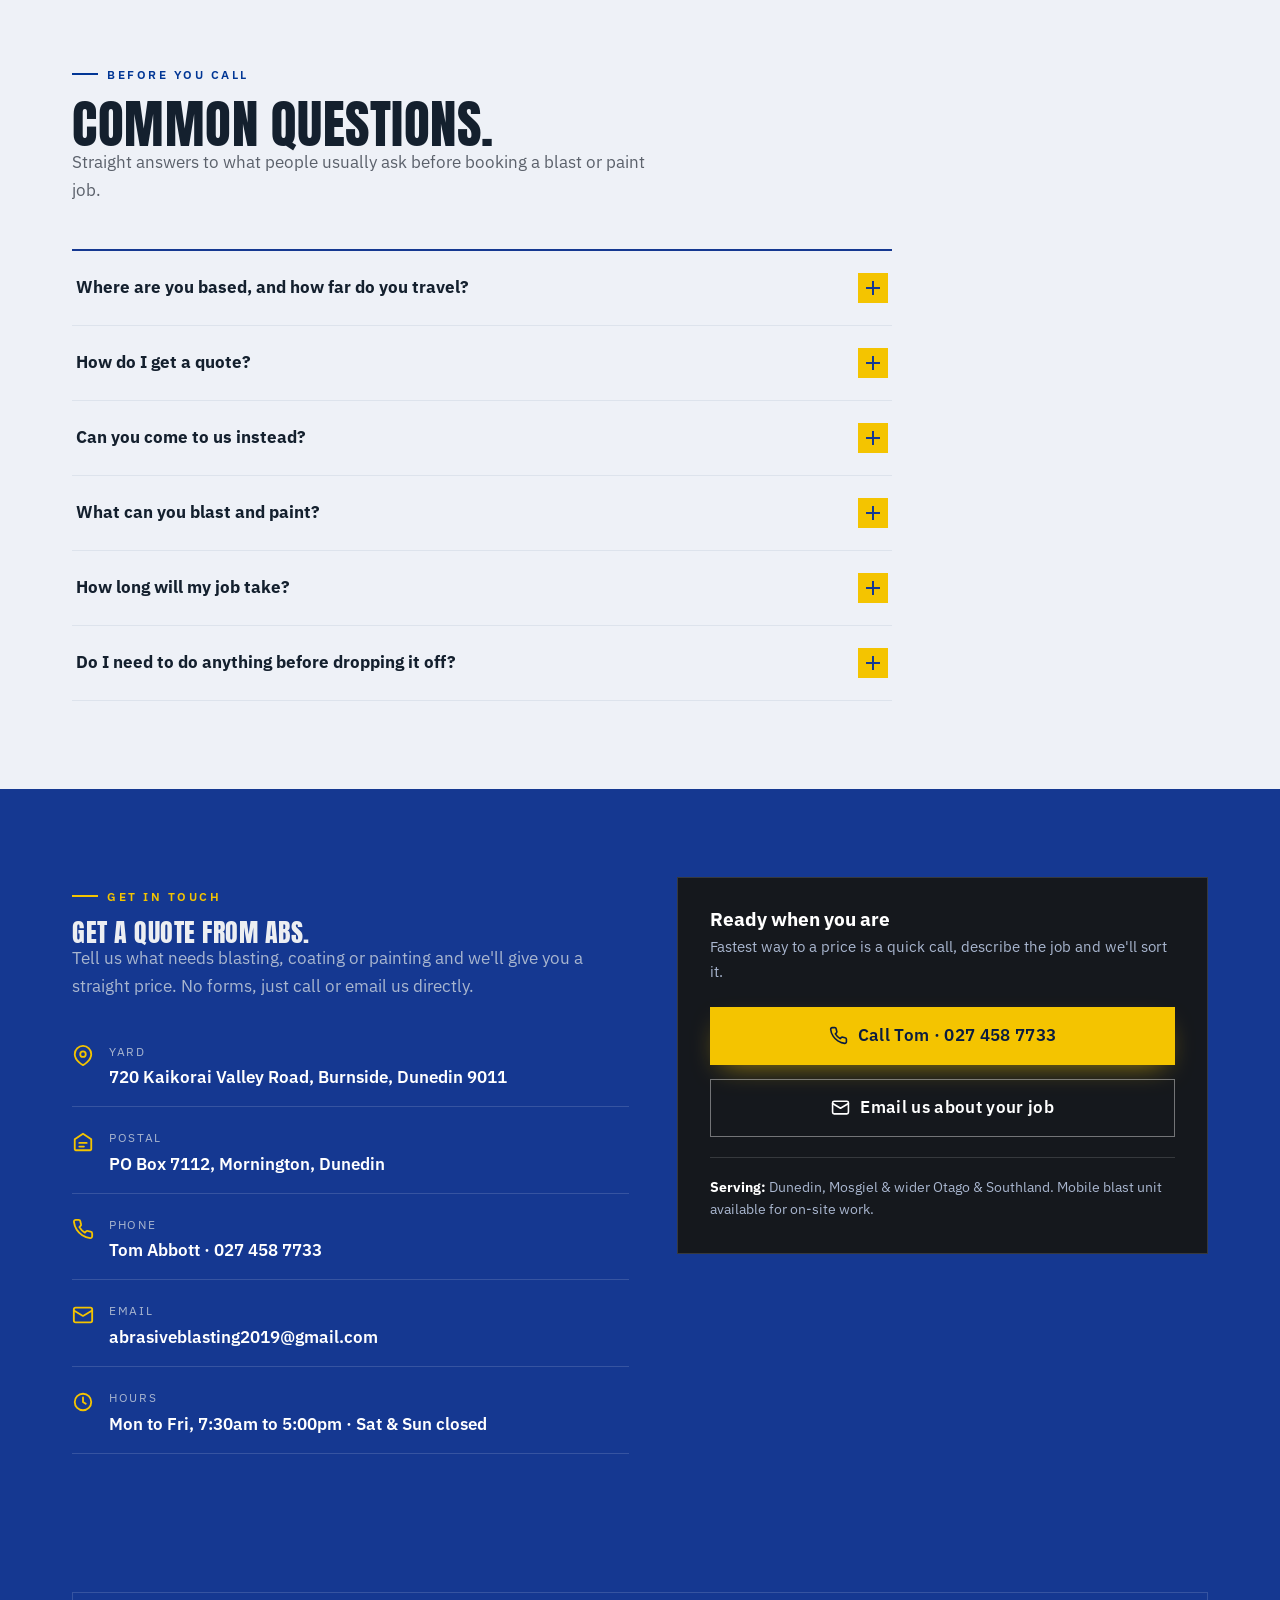
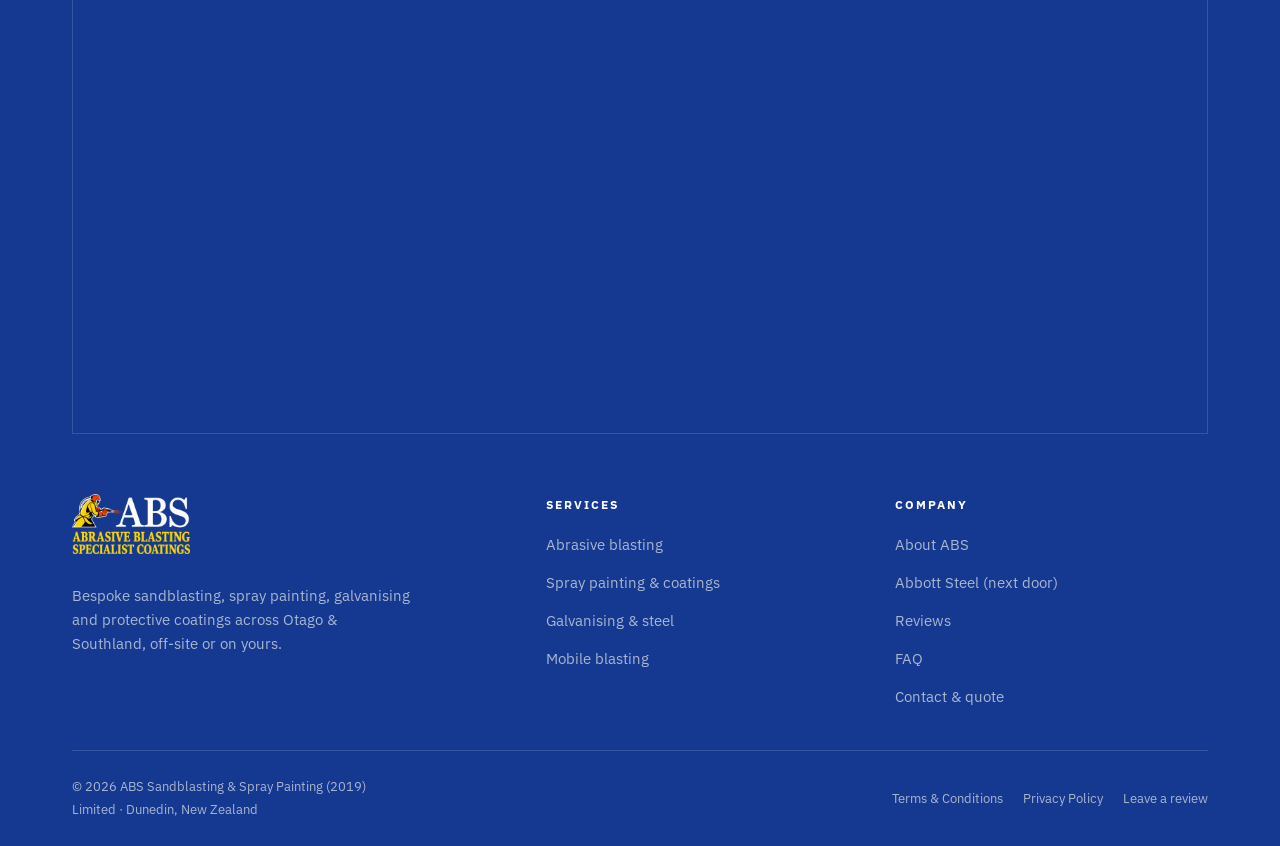
==== commit d6166071: "Remove social icons that only ran a Facebook, Instagram or TikTok search They were stand-ins from th" ====
--- a/index.html
+++ b/index.html
@@ -277,17 +277,6 @@
             <div><div class="k">Hours</div><div class="v">Mon to Fri, 7:30am to 5:00pm · Sat &amp; Sun closed</div></div>
           </div>
         </div>
-        <div class="socials" aria-label="Social media">
-          <a class="soc" href="https://www.facebook.com/search/top?q=ABS%20Sandblasting%20%26%20Spray%20Painting%20Dunedin" target="_blank" rel="noopener" aria-label="Find ABS on Facebook">
-            <svg viewBox="0 0 24 24" fill="currentColor"><path d="M22 12a10 10 0 1 0-11.56 9.88v-6.99H7.9V12h2.54V9.8c0-2.5 1.49-3.89 3.77-3.89 1.09 0 2.24.2 2.24.2v2.46h-1.26c-1.24 0-1.63.77-1.63 1.56V12h2.78l-.44 2.89h-2.34v6.99A10 10 0 0 0 22 12z"/></svg>
-          </a>
-          <a class="soc" href="https://www.instagram.com/explore/search/keyword/?q=ABS%20Sandblasting%20Dunedin" target="_blank" rel="noopener" aria-label="Find ABS on Instagram">
-            <svg viewBox="0 0 24 24" fill="none" stroke="currentColor" stroke-width="2"><rect x="2" y="2" width="20" height="20" rx="5.5"/><circle cx="12" cy="12" r="4.2"/><circle cx="17.4" cy="6.6" r="1.2" fill="currentColor" stroke="none"/></svg>
-          </a>
-          <a class="soc" href="https://www.tiktok.com/search?q=ABS%20Sandblasting%20Dunedin" target="_blank" rel="noopener" aria-label="Find ABS on TikTok">
-            <svg viewBox="0 0 24 24" fill="currentColor"><path d="M16.5 3c.3 2.2 1.6 3.8 3.7 4v2.6c-1.4.1-2.7-.3-3.9-1v6.1c0 3.4-2.6 5.7-5.8 5.7A5.6 5.6 0 0 1 5 14.7c.1-3 2.6-5.4 5.7-5.2v2.7a2.9 2.9 0 0 0-1-.2 2.9 2.9 0 0 0 .3 5.8c1.6 0 2.8-1.2 2.8-2.9V3h3.7z"/></svg>
-          </a>
-        </div>
       </div>
       <div class="contact-card reveal">
         <h3>Ready when you are</h3>
@@ -328,17 +317,6 @@
           <img class="brand-logo" src="img/logo.png" alt="ABS Sandblasting &amp; Spray Painting (2019) Limited">
         </a>
         <p>Bespoke sandblasting, spray painting, galvanising and protective coatings across Otago &amp; Southland, off-site or on yours.</p>
-        <div class="socials" aria-label="Social media">
-          <a class="soc" href="https://www.facebook.com/search/top?q=ABS%20Sandblasting%20%26%20Spray%20Painting%20Dunedin" target="_blank" rel="noopener" aria-label="Find ABS on Facebook">
-            <svg viewBox="0 0 24 24" fill="currentColor"><path d="M22 12a10 10 0 1 0-11.56 9.88v-6.99H7.9V12h2.54V9.8c0-2.5 1.49-3.89 3.77-3.89 1.09 0 2.24.2 2.24.2v2.46h-1.26c-1.24 0-1.63.77-1.63 1.56V12h2.78l-.44 2.89h-2.34v6.99A10 10 0 0 0 22 12z"/></svg>
-          </a>
-          <a class="soc" href="https://www.instagram.com/explore/search/keyword/?q=ABS%20Sandblasting%20Dunedin" target="_blank" rel="noopener" aria-label="Find ABS on Instagram">
-            <svg viewBox="0 0 24 24" fill="none" stroke="currentColor" stroke-width="2"><rect x="2" y="2" width="20" height="20" rx="5.5"/><circle cx="12" cy="12" r="4.2"/><circle cx="17.4" cy="6.6" r="1.2" fill="currentColor" stroke="none"/></svg>
-          </a>
-          <a class="soc" href="https://www.tiktok.com/search?q=ABS%20Sandblasting%20Dunedin" target="_blank" rel="noopener" aria-label="Find ABS on TikTok">
-            <svg viewBox="0 0 24 24" fill="currentColor"><path d="M16.5 3c.3 2.2 1.6 3.8 3.7 4v2.6c-1.4.1-2.7-.3-3.9-1v6.1c0 3.4-2.6 5.7-5.8 5.7A5.6 5.6 0 0 1 5 14.7c.1-3 2.6-5.4 5.7-5.2v2.7a2.9 2.9 0 0 0-1-.2 2.9 2.9 0 0 0 .3 5.8c1.6 0 2.8-1.2 2.8-2.9V3h3.7z"/></svg>
-          </a>
-        </div>
       </div>
       <div>
         <h4>Services</h4>
